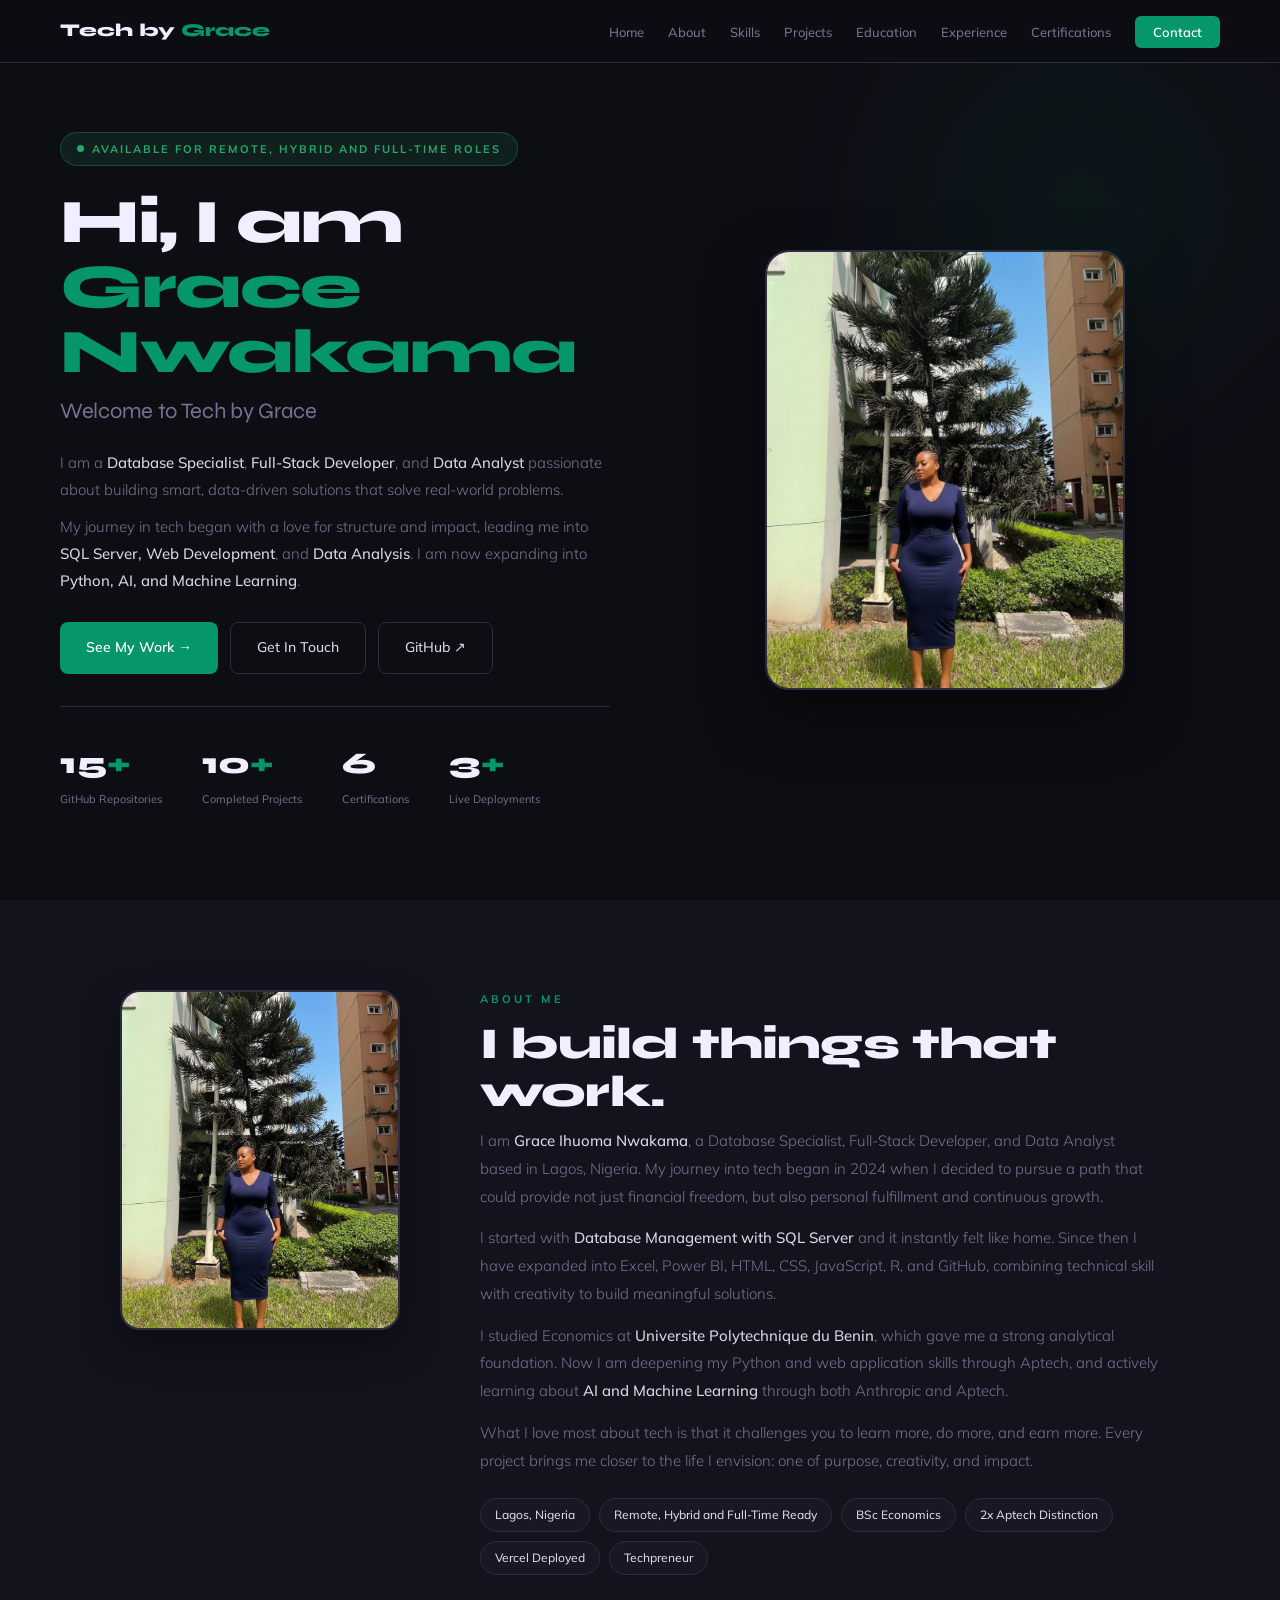
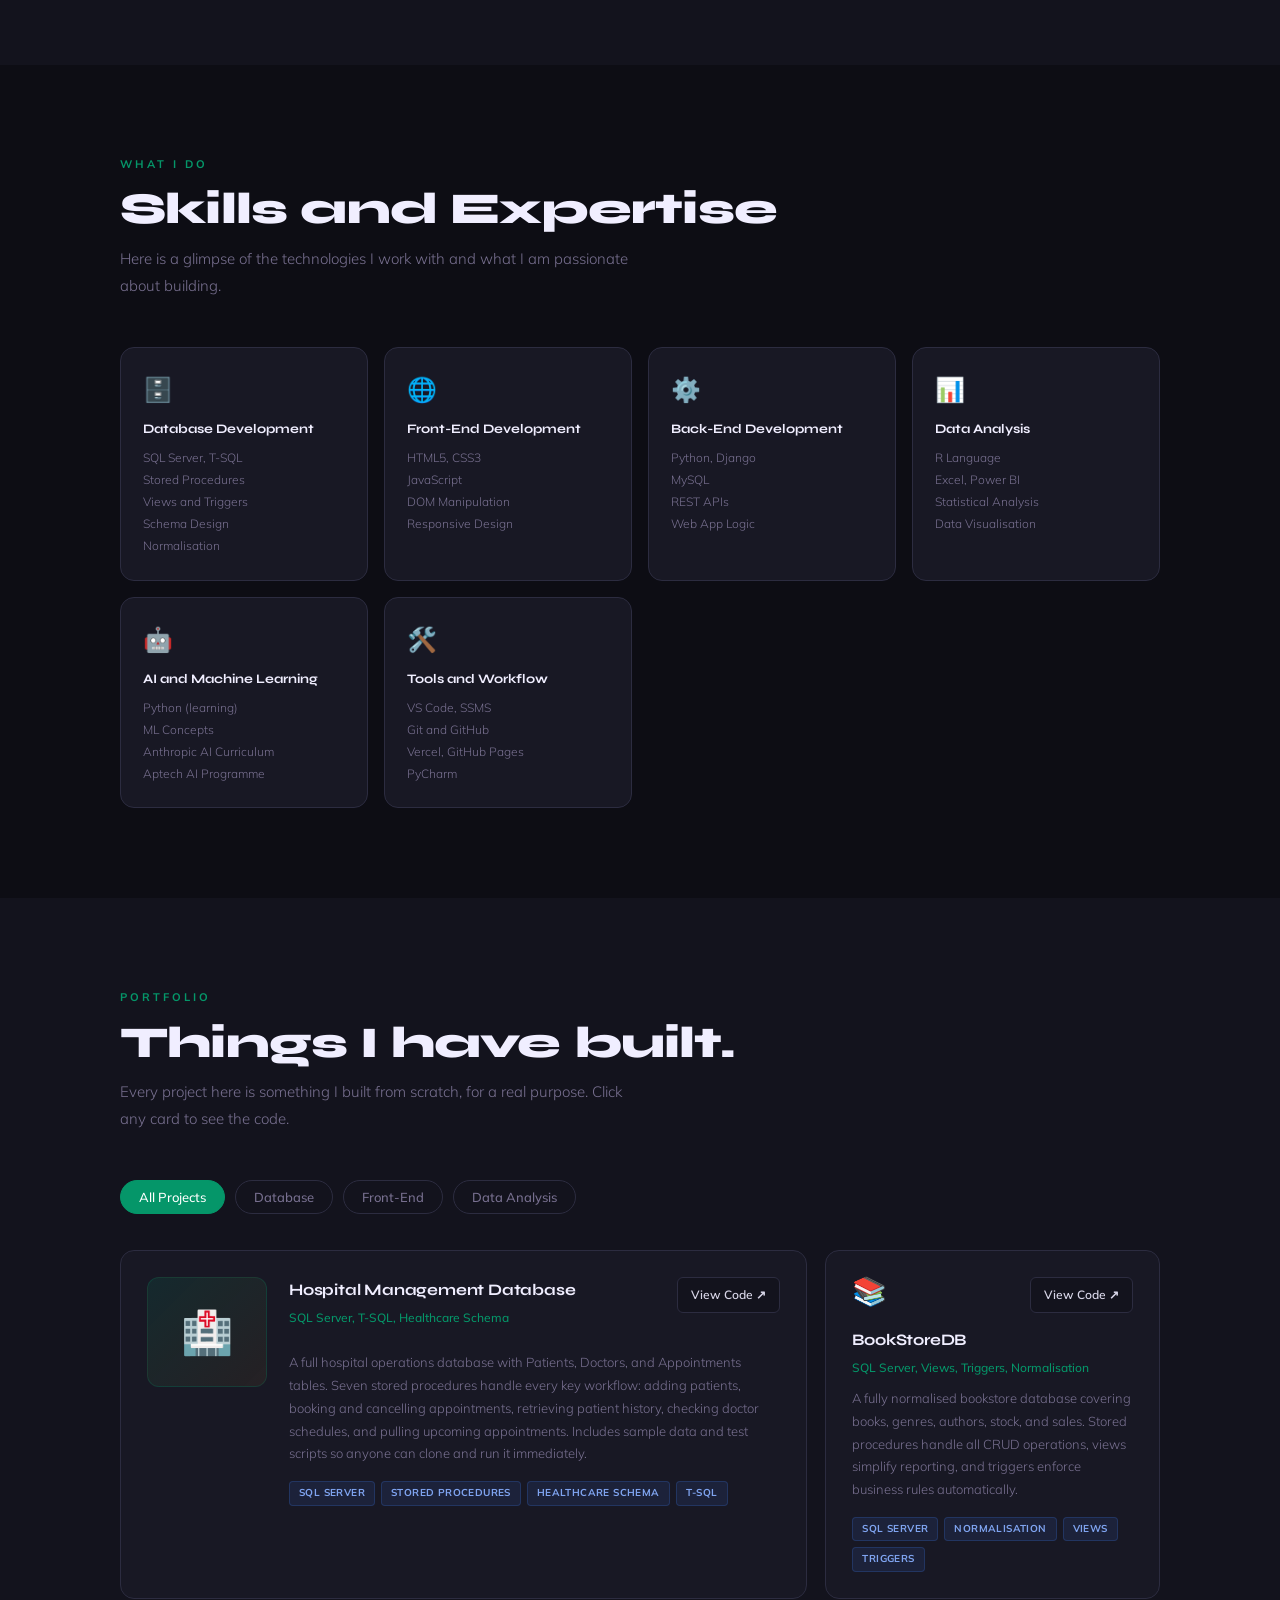
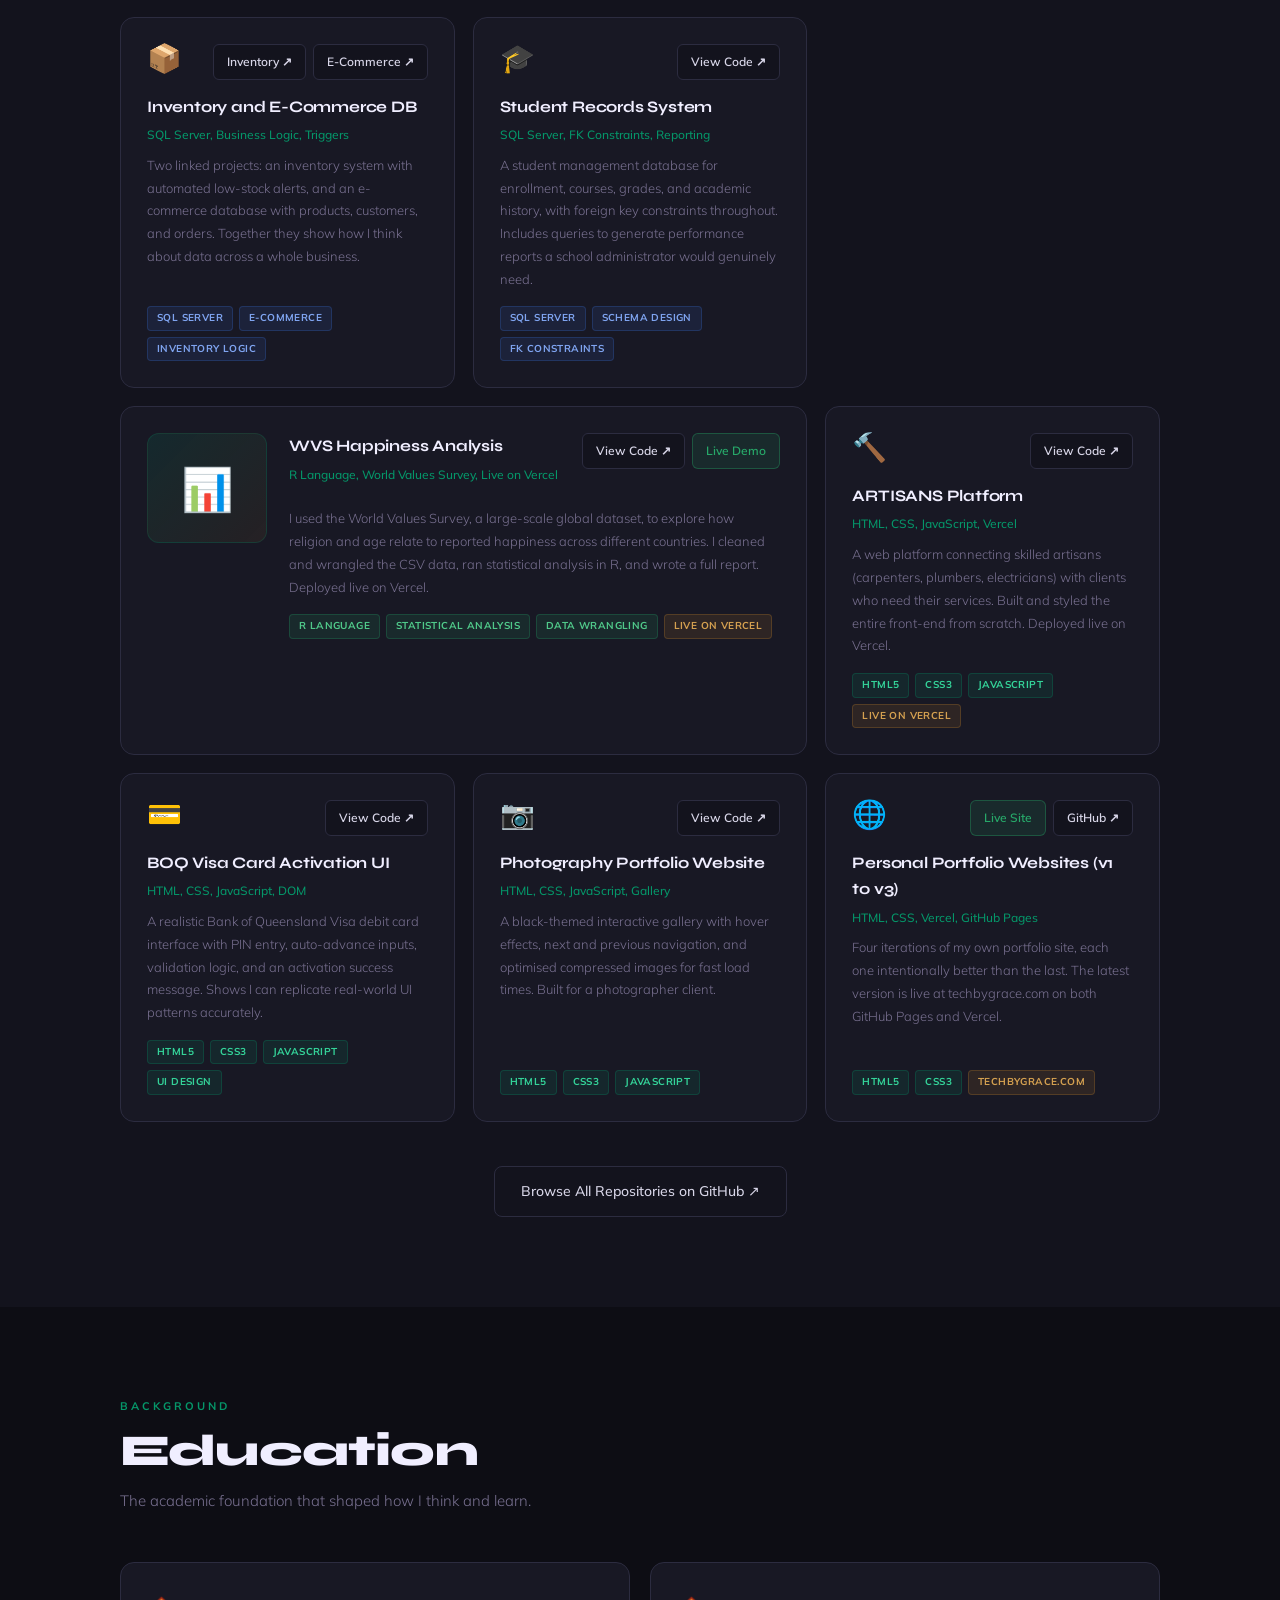
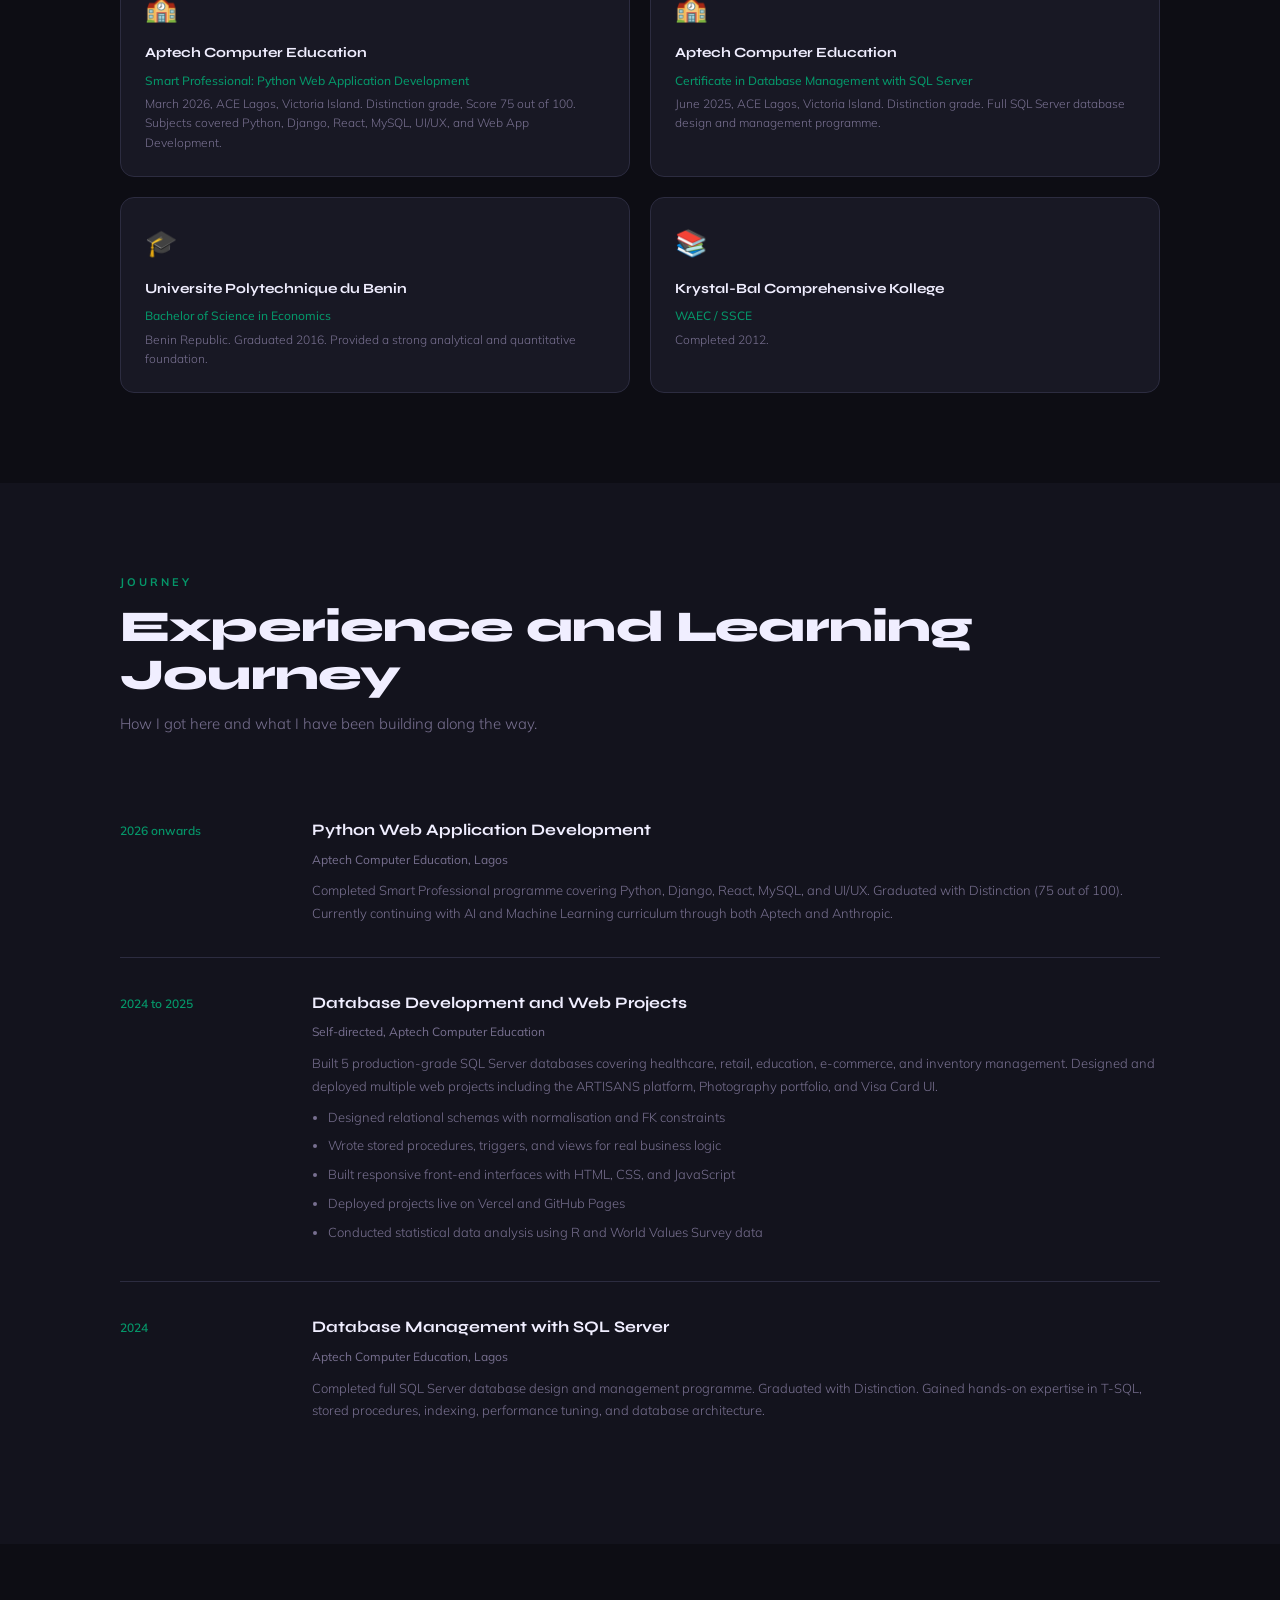
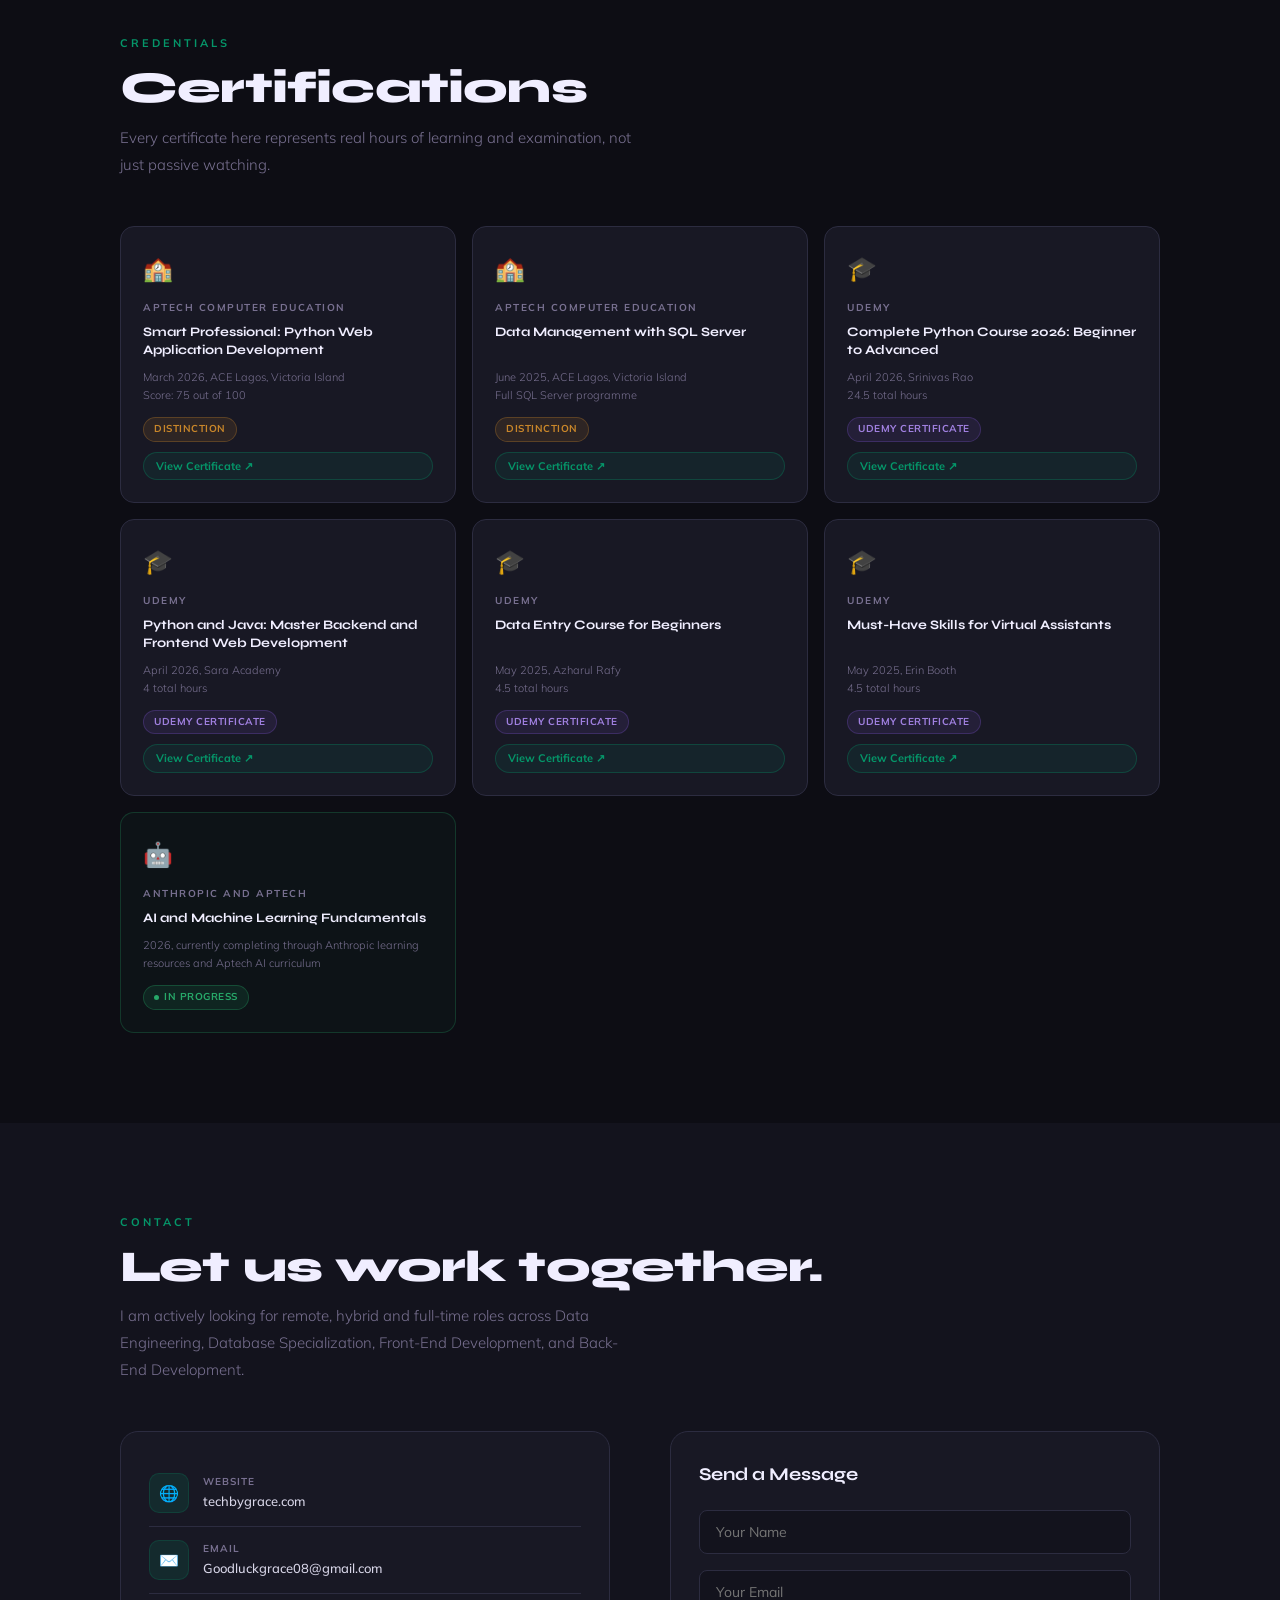
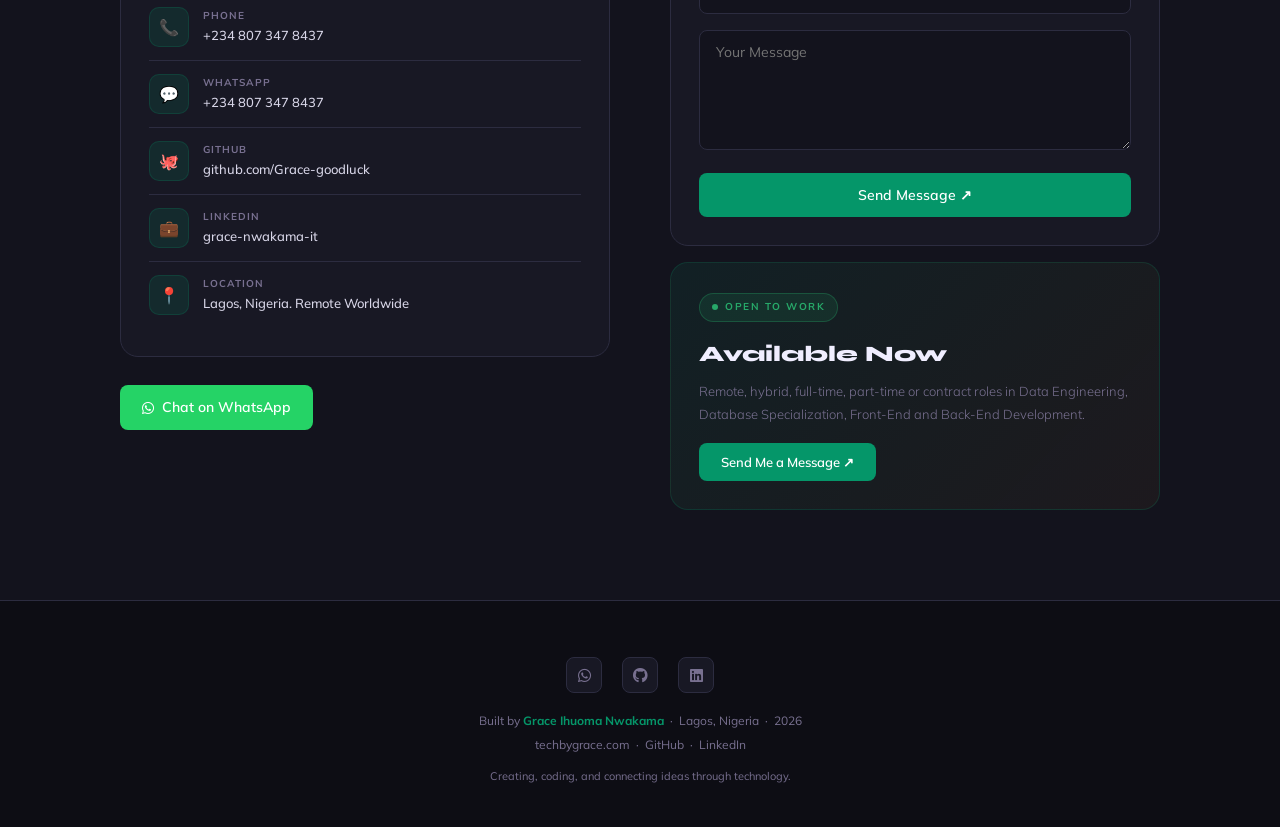
==== index.html @ 63e9a7b1 "Update index.html" ====
<!DOCTYPE html>
<html lang="en">
<head>
<meta charset="UTF-8">
<meta name="viewport" content="width=device-width, initial-scale=1.0">
<title>Tech by Grace | Grace Ihuoma Nwakama</title>
<link href="https://fonts.googleapis.com/css2?family=Syne:wght@400;700;800&family=Mulish:wght@300;400;500;600&display=swap" rel="stylesheet">
<link rel="stylesheet" href="https://cdnjs.cloudflare.com/ajax/libs/font-awesome/6.5.0/css/all.min.css">
<style>
*,*::before,*::after{margin:0;padding:0;box-sizing:border-box;}
:root{
  --bg:#0d0d14;
  --surface:#13131d;
  --card:#181824;
  --card2:#1e1e2c;
  --border:#2c2c40;
  --accent:#059669;
  --accent-dim:rgba(5,150,105,0.15);
  --gold:#c8862a;
  --green:#27a869;
  --green-dim:rgba(39,168,105,0.12);
  --text:#d8d6e8;
  --muted:#787090;
  --white:#f0eeff;
  --fd:'Syne',sans-serif;
  --fb:'Mulish',sans-serif;
  --rad:14px;
}
html{scroll-behavior:smooth;}
body{font-family:var(--fb);background-color:var(--bg);color:var(--text);line-height:1.65;overflow-x:hidden;}

/* NAV */
nav{position:fixed;top:0;left:0;right:0;z-index:200;display:flex;justify-content:space-between;align-items:center;padding:16px 60px;background-color:rgba(13,13,20,0.97);border-bottom:1px solid var(--border);}
.logo{font-family:var(--fd);font-weight:800;font-size:18px;color:var(--white);text-decoration:none;}
.logo em{color:var(--accent);font-style:normal;}
.nav-links{display:flex;gap:24px;list-style:none;align-items:center;}
.nav-links a{color:var(--muted);text-decoration:none;font-size:13px;font-weight:500;transition:color 0.2s;}
.nav-links a:hover{color:var(--white);}
.nav-btn{background:var(--accent)!important;color:white!important;padding:8px 18px;border-radius:6px;font-weight:600!important;}
.menu-toggle{display:none;flex-direction:column;gap:5px;cursor:pointer;padding:4px;}
.menu-toggle span{width:24px;height:2px;background:var(--white);border-radius:2px;transition:all 0.3s;}
@media(max-width:900px){
  nav{padding:14px 20px;}
  .menu-toggle{display:flex;}
  .nav-links{display:none;position:absolute;top:60px;left:0;right:0;background:rgba(13,13,20,0.98);flex-direction:column;padding:20px;gap:16px;border-bottom:1px solid var(--border);}
  .nav-links.open{display:flex;}
}

/* HERO */
#home{min-height:100vh;display:grid;grid-template-columns:1fr 1fr;align-items:center;gap:60px;padding:120px 60px 80px;position:relative;background-color:var(--bg);}
.hero-glow{position:absolute;pointer-events:none;border-radius:50%;width:600px;height:600px;background:radial-gradient(circle,rgba(5,150,105,0.08) 0%,transparent 70%);top:-100px;right:-100px;}

.avail-badge{display:inline-flex;align-items:center;gap:8px;background-color:var(--green-dim);border:1px solid rgba(39,168,105,0.3);color:var(--green);font-size:11px;font-weight:700;letter-spacing:2px;text-transform:uppercase;padding:7px 16px;border-radius:100px;margin-bottom:24px;width:fit-content;}
.avail-badge::before{content:'';width:7px;height:7px;background:var(--green);border-radius:50%;animation:blink 2s infinite;}
@keyframes blink{0%,100%{opacity:1;}50%{opacity:0.3;}}

.hero-text h1{font-family:var(--fd);font-size:clamp(36px,5vw,62px);font-weight:800;line-height:1.05;letter-spacing:-1.5px;color:var(--white);margin-bottom:8px;}
.hero-text h1 em{color:var(--accent);font-style:normal;}
.hero-text h2{font-family:var(--fd);font-size:clamp(16px,2vw,22px);font-weight:400;color:var(--muted);margin-bottom:20px;letter-spacing:-0.3px;}
.hero-text p{font-size:15px;color:var(--muted);font-weight:300;line-height:1.8;margin-bottom:10px;}
.hero-text p strong{color:var(--text);font-weight:500;}
.hero-btns{display:flex;gap:12px;flex-wrap:wrap;margin-top:28px;}

.btn-fill{display:inline-flex;align-items:center;gap:8px;background:var(--accent);color:white;text-decoration:none;padding:13px 26px;border-radius:8px;font-weight:600;font-size:14px;font-family:var(--fb);transition:opacity 0.2s,transform 0.2s;}
.btn-fill:hover{opacity:0.88;transform:translateY(-2px);}
.btn-ghost{display:inline-flex;align-items:center;gap:8px;background:transparent;color:var(--text);text-decoration:none;padding:13px 26px;border-radius:8px;font-weight:500;font-size:14px;font-family:var(--fb);border:1px solid var(--border);transition:border-color 0.2s,color 0.2s;}
.btn-ghost:hover{border-color:var(--accent);color:var(--accent);}

.hero-photo{display:flex;justify-content:center;align-items:center;}
.hero-photo img{width:360px;height:440px;object-fit:cover;object-position:center top;border-radius:24px;border:2px solid var(--border);box-shadow:0 24px 60px rgba(0,0,0,0.5);transition:transform 0.4s;}
.hero-photo img:hover{transform:scale(1.02);}

.hero-stats{display:flex;gap:40px;flex-wrap:wrap;padding-top:32px;border-top:1px solid var(--border);margin-top:32px;}
.stat-num{font-family:var(--fd);font-size:30px;font-weight:800;color:var(--white);}
.stat-num span{color:var(--accent);}
.stat-label{font-size:11px;color:var(--muted);margin-top:2px;}

@media(max-width:900px){
  #home{grid-template-columns:1fr;padding:100px 20px 60px;text-align:center;}
  .hero-photo{order:-1;}
  .hero-photo img{width:240px;height:300px;}
  .hero-btns{justify-content:center;}
  .avail-badge{margin:0 auto 24px;}
  .hero-stats{justify-content:center;gap:24px;}
}

/* SECTIONS */
.sec-dark{background-color:var(--surface);padding:90px 0;}
.sec-main{background-color:var(--bg);padding:90px 0;}
.sec-gold{background:linear-gradient(135deg,rgba(200,134,42,0.08),rgba(5,150,105,0.06));padding:90px 0;}
.wrap{max-width:1160px;margin:0 auto;padding:0 60px;}
@media(max-width:900px){.wrap{padding:0 20px;}}

.eyebrow{font-size:11px;font-weight:700;letter-spacing:3px;text-transform:uppercase;color:var(--accent);margin-bottom:12px;}
h2.sec-title{font-family:var(--fd);font-size:clamp(28px,4vw,44px);font-weight:800;color:var(--white);letter-spacing:-0.8px;line-height:1.08;margin-bottom:12px;}
.sec-sub{font-size:15px;color:var(--muted);max-width:520px;font-weight:300;line-height:1.8;margin-bottom:48px;}

/* ABOUT */
.about-grid{display:grid;grid-template-columns:300px 1fr;gap:60px;align-items:start;}
.about-photo img{width:280px;height:340px;object-fit:cover;object-position:center top;border-radius:20px;border:2px solid var(--border);box-shadow:0 16px 40px rgba(0,0,0,0.4);}
.about-body p{font-size:15px;color:var(--muted);line-height:1.85;margin-bottom:14px;font-weight:300;}
.about-body p strong{color:var(--text);font-weight:500;}
.chips{display:flex;flex-wrap:wrap;gap:9px;margin-top:24px;}
.chip{background:var(--card);border:1px solid var(--border);color:var(--text);padding:6px 14px;border-radius:100px;font-size:12px;font-weight:500;}
@media(max-width:900px){.about-grid{grid-template-columns:1fr;}.about-photo img{width:200px;height:240px;margin:0 auto;display:block;}}

/* SKILLS GRID */
.skill-grid{display:grid;grid-template-columns:repeat(auto-fit,minmax(200px,1fr));gap:16px;margin-top:40px;}
.sk{background:var(--card);border:1px solid var(--border);border-radius:var(--rad);padding:22px;transition:border-color 0.25s,transform 0.25s;}
.sk:hover{border-color:rgba(5,150,105,0.45);transform:translateY(-2px);}
.sk-ico{font-size:24px;margin-bottom:10px;}
.sk-name{font-family:var(--fd);font-size:13px;font-weight:700;color:var(--white);margin-bottom:6px;}
.sk-list{font-size:12px;color:var(--muted);line-height:1.85;font-weight:300;}

/* PROJECTS */
.filter-bar{display:flex;gap:10px;margin-bottom:36px;flex-wrap:wrap;}
.fb{background:transparent;border:1px solid var(--border);color:var(--muted);padding:8px 18px;border-radius:100px;font-size:13px;font-weight:500;cursor:pointer;font-family:var(--fb);transition:all 0.2s;}
.fb:hover{border-color:var(--accent);color:var(--text);}
.fb.on{background:var(--accent);border-color:var(--accent);color:white;}

.pg{display:grid;grid-template-columns:repeat(3,1fr);gap:18px;}
@media(max-width:1000px){.pg{grid-template-columns:repeat(2,1fr);}}
@media(max-width:600px){.pg{grid-template-columns:1fr;}}

.pc{background:var(--card);border:1px solid var(--border);border-radius:var(--rad);padding:26px;display:flex;flex-direction:column;transition:border-color 0.25s,transform 0.25s,background 0.25s;}
.pc:hover{border-color:rgba(5,150,105,0.4);background:var(--card2);transform:translateY(-4px);}
.pc.feat{grid-column:span 2;}
@media(max-width:600px){.pc.feat{grid-column:span 1;}}
.pc.feat .feat-inner{display:flex;gap:22px;align-items:flex-start;}
.pc.feat .feat-icon{width:120px;height:110px;flex-shrink:0;background:linear-gradient(135deg,rgba(5,150,105,0.14),rgba(200,134,42,0.08));border:1px solid rgba(5,150,105,0.2);border-radius:12px;display:flex;align-items:center;justify-content:center;font-size:42px;}
@media(max-width:700px){.pc.feat .feat-inner{flex-direction:column;}.pc.feat .feat-icon{width:100%;height:70px;}}

.pc-top{display:flex;justify-content:space-between;align-items:flex-start;margin-bottom:14px;}
.pc-emoji{font-size:28px;line-height:1;}
.pc-btns{display:flex;gap:7px;flex-wrap:wrap;}
.cb{display:inline-flex;align-items:center;gap:5px;padding:7px 13px;border-radius:6px;font-size:12px;font-weight:600;font-family:var(--fb);text-decoration:none;white-space:nowrap;transition:all 0.2s;cursor:pointer;border:none;}
.cb-code{background:var(--surface);border:1px solid var(--border);color:var(--text);}
.cb-code:hover{background:var(--accent);border-color:var(--accent);color:white;}
.cb-live{background:var(--green-dim);border:1px solid rgba(39,168,105,0.35);color:var(--green);}
.cb-live:hover{background:var(--green);border-color:var(--green);color:white;}
.pc-name{font-family:var(--fd);font-size:16px;font-weight:700;color:var(--white);margin-bottom:5px;letter-spacing:-0.2px;}
.pc-stack{font-size:12px;color:var(--accent);font-weight:500;margin-bottom:9px;}
.pc-desc{font-size:13px;color:var(--muted);line-height:1.75;font-weight:300;flex:1;margin-bottom:16px;}
.pc-tags{display:flex;flex-wrap:wrap;gap:6px;margin-top:auto;}
.pt{font-size:10px;font-weight:700;padding:3px 9px;border-radius:4px;letter-spacing:0.4px;text-transform:uppercase;}
.pt-db{background:rgba(58,111,216,0.12);border:1px solid rgba(58,111,216,0.25);color:#7fa4f0;}
.pt-fe{background:rgba(5,150,105,0.12);border:1px solid rgba(5,150,105,0.25);color:#34d399;}
.pt-data{background:rgba(39,168,105,0.12);border:1px solid rgba(39,168,105,0.25);color:#50c98a;}
.pt-live{background:rgba(200,134,42,0.12);border:1px solid rgba(200,134,42,0.25);color:#d4a050;}

/* EDUCATION */
.edu-grid{display:grid;grid-template-columns:1fr 1fr;gap:20px;}
@media(max-width:700px){.edu-grid{grid-template-columns:1fr;}}
.edu-card{background:var(--card);border:1px solid var(--border);border-radius:var(--rad);padding:24px;transition:border-color 0.25s,transform 0.25s;}
.edu-card:hover{border-color:rgba(5,150,105,0.4);transform:translateY(-2px);}
.edu-card-icon{font-size:26px;margin-bottom:12px;}
.edu-card-title{font-family:var(--fd);font-size:14px;font-weight:700;color:var(--white);margin-bottom:6px;}
.edu-card-sub{font-size:12px;color:var(--accent);font-weight:500;margin-bottom:4px;}
.edu-card-detail{font-size:12px;color:var(--muted);font-weight:300;line-height:1.6;}

/* EXPERIENCE */
.exp-timeline{display:flex;flex-direction:column;gap:0;}
.exp-item{display:grid;grid-template-columns:160px 1fr;gap:32px;padding:32px 0;border-bottom:1px solid var(--border);}
.exp-item:last-child{border-bottom:none;}
.exp-date{font-size:12px;color:var(--accent);font-weight:600;padding-top:4px;}
.exp-title{font-family:var(--fd);font-size:16px;font-weight:700;color:var(--white);margin-bottom:6px;}
.exp-org{font-size:12px;color:var(--muted);margin-bottom:10px;}
.exp-body{font-size:13px;color:var(--muted);line-height:1.75;font-weight:300;}
.exp-body ul{padding-left:16px;margin-top:8px;}
.exp-body ul li{margin-bottom:6px;}
@media(max-width:700px){.exp-item{grid-template-columns:1fr;gap:8px;}}

/* CERTS */
.certs-grid{display:grid;grid-template-columns:repeat(3,1fr);gap:16px;}
@media(max-width:900px){.certs-grid{grid-template-columns:1fr 1fr;}}
@media(max-width:500px){.certs-grid{grid-template-columns:1fr;}}
.cert{background:var(--card);border:1px solid var(--border);border-radius:var(--rad);padding:22px;display:flex;flex-direction:column;transition:border-color 0.25s,transform 0.25s;}
.cert:hover{border-color:rgba(5,150,105,0.35);transform:translateY(-2px);}
.cert.inprog{border-color:rgba(39,168,105,0.25);background:rgba(39,168,105,0.04);}
.cert-ico{font-size:24px;margin-bottom:12px;}
.cert-platform{font-size:10px;font-weight:700;letter-spacing:1.5px;text-transform:uppercase;color:var(--muted);margin-bottom:7px;}
.cert-name{font-family:var(--fd);font-size:13px;font-weight:700;color:var(--white);line-height:1.38;margin-bottom:8px;flex:1;}
.cert-meta{font-size:11px;color:var(--muted);font-weight:300;line-height:1.7;margin-bottom:12px;}
.pill{display:inline-flex;align-items:center;gap:5px;font-size:10px;font-weight:700;padding:3px 10px;border-radius:100px;text-transform:uppercase;letter-spacing:0.5px;align-self:flex-start;}
.pill-gold{background:rgba(200,134,42,0.12);border:1px solid rgba(200,134,42,0.3);color:var(--gold);}
.pill-purple{background:rgba(120,80,200,0.12);border:1px solid rgba(120,80,200,0.3);color:#a080e0;}
.pill-green{background:var(--green-dim);border:1px solid rgba(39,168,105,0.3);color:var(--green);}
.pill-green::before{content:'';width:5px;height:5px;background:var(--green);border-radius:50%;animation:blink 2s infinite;}
.view-cert-btn{display:inline-flex;align-items:center;gap:5px;margin-top:10px;font-size:11px;font-weight:700;color:var(--accent);text-decoration:none;background:rgba(5,150,105,0.1);border:1px solid rgba(5,150,105,0.3);padding:4px 12px;border-radius:100px;}
.view-cert-btn:hover{background:var(--accent);color:white;}

/* CONTACT */
.contact-grid{display:grid;grid-template-columns:1fr 1fr;gap:60px;align-items:start;}
@media(max-width:800px){.contact-grid{grid-template-columns:1fr;}}
.contact-card{background:var(--card);border:1px solid var(--border);border-radius:18px;padding:28px;margin-bottom:16px;}
.clink{display:flex;align-items:center;gap:14px;padding:13px 0;border-bottom:1px solid var(--border);text-decoration:none;transition:all 0.2s;}
.clink:last-child{border-bottom:none;}
.clink:hover .clink-label{color:var(--accent);}
.clink-ico{width:40px;height:40px;background:var(--accent-dim);border:1px solid rgba(5,150,105,0.2);border-radius:10px;display:flex;align-items:center;justify-content:center;font-size:16px;flex-shrink:0;transition:background 0.2s;}
.clink:hover .clink-ico{background:var(--accent);}
.clink-type{font-size:10px;font-weight:700;letter-spacing:1px;text-transform:uppercase;color:var(--muted);}
.clink-label{font-size:13px;font-weight:500;color:var(--text);transition:color 0.2s;}

.contact-form-card{background:var(--card);border:1px solid var(--border);border-radius:18px;padding:28px;}
.contact-form-card h3{font-family:var(--fd);font-size:18px;font-weight:700;color:var(--white);margin-bottom:20px;}
.form-group{margin-bottom:16px;}
.form-group input,.form-group textarea{width:100%;background:var(--surface);border:1px solid var(--border);color:var(--text);padding:12px 16px;border-radius:8px;font-size:14px;font-family:var(--fb);outline:none;transition:border-color 0.2s;}
.form-group input:focus,.form-group textarea:focus{border-color:var(--accent);}
.form-group textarea{resize:vertical;min-height:120px;}

.otw{background:linear-gradient(135deg,rgba(5,150,105,0.1),rgba(200,134,42,0.06));border:1px solid rgba(5,150,105,0.2);border-radius:18px;padding:28px;margin-top:16px;}
.otw-badge{display:inline-flex;align-items:center;gap:7px;background:var(--green-dim);border:1px solid rgba(39,168,105,0.3);color:var(--green);font-size:10px;font-weight:700;letter-spacing:1.5px;text-transform:uppercase;padding:5px 12px;border-radius:100px;margin-bottom:14px;}
.otw-badge::before{content:'';width:6px;height:6px;background:var(--green);border-radius:50%;animation:blink 2s infinite;}
.otw-title{font-family:var(--fd);font-size:22px;font-weight:800;color:var(--white);margin-bottom:8px;}
.otw-body{font-size:13px;color:var(--muted);line-height:1.75;font-weight:300;margin-bottom:18px;}

/* WHATSAPP */
.wa-btn{display:inline-flex;align-items:center;gap:8px;background:#25D366;color:white;text-decoration:none;padding:11px 22px;border-radius:8px;font-weight:600;font-size:14px;font-family:var(--fb);transition:opacity 0.2s,transform 0.2s;margin-top:12px;}
.wa-btn:hover{opacity:0.88;transform:translateY(-2px);}

/* FOOTER */
footer{text-align:center;padding:40px 60px;border-top:1px solid var(--border);color:var(--muted);font-size:12px;line-height:2;}
footer a{color:var(--muted);text-decoration:none;}
footer a:hover{color:var(--accent);}
footer strong{color:var(--accent);}
.footer-social{display:flex;justify-content:center;gap:20px;margin:16px 0;}
.footer-social a{width:36px;height:36px;background:var(--card);border:1px solid var(--border);border-radius:8px;display:flex;align-items:center;justify-content:center;color:var(--muted);text-decoration:none;font-size:15px;transition:all 0.2s;}
.footer-social a:hover{background:var(--accent);border-color:var(--accent);color:white;}
</style>
</head>
<body>

<!-- NAV -->
<nav>
  <a class="logo" href="#home">Tech by <em>Grace</em></a>
  <div class="menu-toggle" id="menu-toggle">
    <span></span><span></span><span></span>
  </div>
  <ul class="nav-links" id="nav-links">
    <li><a href="#home">Home</a></li>
    <li><a href="#about">About</a></li>
    <li><a href="#skills">Skills</a></li>
    <li><a href="#projects">Projects</a></li>
    <li><a href="#education">Education</a></li>
    <li><a href="#experience">Experience</a></li>
    <li><a href="#certifications">Certifications</a></li>
    <li><a href="#contact" class="nav-btn">Contact</a></li>
  </ul>
</nav>

<!-- HOME / HERO -->
<section id="home">
  <div class="hero-glow"></div>
  <div class="hero-text">
    <div class="avail-badge">Available for Remote, Hybrid and Full-Time Roles</div>
    <h1>Hi, I am <em>Grace Nwakama</em></h1>
    <h2>Welcome to Tech by Grace</h2>
    <p>I am a <strong>Database Specialist</strong>, <strong>Full-Stack Developer</strong>, and <strong>Data Analyst</strong> passionate about building smart, data-driven solutions that solve real-world problems.</p>
    <p>My journey in tech began with a love for structure and impact, leading me into <strong>SQL Server, Web Development</strong>, and <strong>Data Analysis</strong>. I am now expanding into <strong>Python, AI, and Machine Learning</strong>.</p>
    <div class="hero-btns">
      <a href="#projects" class="btn-fill">See My Work &rarr;</a>
      <a href="#contact" class="btn-ghost">Get In Touch</a>
      <a href="https://github.com/Grace-goodluck" target="_blank" class="btn-ghost">GitHub &nearr;</a>
    </div>
    <div class="hero-stats">
      <div><div class="stat-num">15<span>+</span></div><div class="stat-label">GitHub Repositories</div></div>
      <div><div class="stat-num">10<span>+</span></div><div class="stat-label">Completed Projects</div></div>
      <div><div class="stat-num">6</div><div class="stat-label">Certifications</div></div>
      <div><div class="stat-num">3<span>+</span></div><div class="stat-label">Live Deployments</div></div>
    </div>
  </div>
  <div class="hero-photo">
    <img src="[data-uri]" alt="Grace Ihuoma Nwakama">
  </div>
</section>

<!-- ABOUT -->
<div id="about" class="sec-dark">
<div class="wrap">
  <div class="about-grid">
    <div class="about-photo">
      <img src="[data-uri]" alt="Grace Nwakama">
    </div>
    <div class="about-body">
      <div class="eyebrow">About Me</div>
      <h2 class="sec-title">I build things that work.</h2>
      <p>I am <strong>Grace Ihuoma Nwakama</strong>, a Database Specialist, Full-Stack Developer, and Data Analyst based in Lagos, Nigeria. My journey into tech began in 2024 when I decided to pursue a path that could provide not just financial freedom, but also personal fulfillment and continuous growth.</p>
      <p>I started with <strong>Database Management with SQL Server</strong> and it instantly felt like home. Since then I have expanded into Excel, Power BI, HTML, CSS, JavaScript, R, and GitHub, combining technical skill with creativity to build meaningful solutions.</p>
      <p>I studied Economics at <strong>Universite Polytechnique du Benin</strong>, which gave me a strong analytical foundation. Now I am deepening my Python and web application skills through Aptech, and actively learning about <strong>AI and Machine Learning</strong> through both Anthropic and Aptech.</p>
      <p>What I love most about tech is that it challenges you to learn more, do more, and earn more. Every project brings me closer to the life I envision: one of purpose, creativity, and impact.</p>
      <div class="chips">
        <span class="chip">Lagos, Nigeria</span>
        <span class="chip">Remote, Hybrid and Full-Time Ready</span>
        <span class="chip">BSc Economics</span>
        <span class="chip">2x Aptech Distinction</span>
        <span class="chip">Vercel Deployed</span>
        <span class="chip">Techpreneur</span>
      </div>
    </div>
  </div>
</div>
</div>

<!-- SKILLS -->
<div id="skills" class="sec-main">
<div class="wrap">
  <div class="eyebrow">What I Do</div>
  <h2 class="sec-title">Skills and Expertise</h2>
  <p class="sec-sub">Here is a glimpse of the technologies I work with and what I am passionate about building.</p>
  <div class="skill-grid">
    <div class="sk"><div class="sk-ico">🗄️</div><div class="sk-name">Database Development</div><div class="sk-list">SQL Server, T-SQL<br>Stored Procedures<br>Views and Triggers<br>Schema Design<br>Normalisation</div></div>
    <div class="sk"><div class="sk-ico">🌐</div><div class="sk-name">Front-End Development</div><div class="sk-list">HTML5, CSS3<br>JavaScript<br>DOM Manipulation<br>Responsive Design</div></div>
    <div class="sk"><div class="sk-ico">⚙️</div><div class="sk-name">Back-End Development</div><div class="sk-list">Python, Django<br>MySQL<br>REST APIs<br>Web App Logic</div></div>
    <div class="sk"><div class="sk-ico">📊</div><div class="sk-name">Data Analysis</div><div class="sk-list">R Language<br>Excel, Power BI<br>Statistical Analysis<br>Data Visualisation</div></div>
    <div class="sk"><div class="sk-ico">🤖</div><div class="sk-name">AI and Machine Learning</div><div class="sk-list">Python (learning)<br>ML Concepts<br>Anthropic AI Curriculum<br>Aptech AI Programme</div></div>
    <div class="sk"><div class="sk-ico">🛠️</div><div class="sk-name">Tools and Workflow</div><div class="sk-list">VS Code, SSMS<br>Git and GitHub<br>Vercel, GitHub Pages<br>PyCharm</div></div>
  </div>
</div>
</div>

<!-- PROJECTS -->
<div id="projects" class="sec-dark">
<div class="wrap">
  <div class="eyebrow">Portfolio</div>
  <h2 class="sec-title">Things I have built.</h2>
  <p class="sec-sub">Every project here is something I built from scratch, for a real purpose. Click any card to see the code.</p>
  <div class="filter-bar">
    <button class="fb on" onclick="filter('all',this)">All Projects</button>
    <button class="fb" onclick="filter('db',this)">Database</button>
    <button class="fb" onclick="filter('fe',this)">Front-End</button>
    <button class="fb" onclick="filter('data',this)">Data Analysis</button>
  </div>
  <div class="pg" id="pg">

    <div class="pc feat" data-c="db">
      <div class="feat-inner">
        <div class="feat-icon">🏥</div>
        <div style="flex:1;">
          <div class="pc-top">
            <div><div class="pc-name">Hospital Management Database</div><div class="pc-stack">SQL Server, T-SQL, Healthcare Schema</div></div>
            <div class="pc-btns"><a class="cb cb-code" href="https://github.com/Grace-goodluck/HospitalManagementDB" target="_blank">View Code &nearr;</a></div>
          </div>
          <p class="pc-desc">A full hospital operations database with Patients, Doctors, and Appointments tables. Seven stored procedures handle every key workflow: adding patients, booking and cancelling appointments, retrieving patient history, checking doctor schedules, and pulling upcoming appointments. Includes sample data and test scripts so anyone can clone and run it immediately.</p>
          <div class="pc-tags"><span class="pt pt-db">SQL Server</span><span class="pt pt-db">Stored Procedures</span><span class="pt pt-db">Healthcare Schema</span><span class="pt pt-db">T-SQL</span></div>
        </div>
      </div>
    </div>

    <div class="pc" data-c="db">
      <div class="pc-top"><div class="pc-emoji">📚</div><div class="pc-btns"><a class="cb cb-code" href="https://github.com/Grace-goodluck/BookStoreDB" target="_blank">View Code &nearr;</a></div></div>
      <div class="pc-name">BookStoreDB</div>
      <div class="pc-stack">SQL Server, Views, Triggers, Normalisation</div>
      <p class="pc-desc">A fully normalised bookstore database covering books, genres, authors, stock, and sales. Stored procedures handle all CRUD operations, views simplify reporting, and triggers enforce business rules automatically.</p>
      <div class="pc-tags"><span class="pt pt-db">SQL Server</span><span class="pt pt-db">Normalisation</span><span class="pt pt-db">Views</span><span class="pt pt-db">Triggers</span></div>
    </div>

    <div class="pc" data-c="db">
      <div class="pc-top"><div class="pc-emoji">📦</div><div class="pc-btns"><a class="cb cb-code" href="https://github.com/Grace-goodluck/InventoryControlSQLProject" target="_blank">Inventory &nearr;</a><a class="cb cb-code" href="https://github.com/Grace-goodluck/E-commerce-Database-SQL" target="_blank">E-Commerce &nearr;</a></div></div>
      <div class="pc-name">Inventory and E-Commerce DB</div>
      <div class="pc-stack">SQL Server, Business Logic, Triggers</div>
      <p class="pc-desc">Two linked projects: an inventory system with automated low-stock alerts, and an e-commerce database with products, customers, and orders. Together they show how I think about data across a whole business.</p>
      <div class="pc-tags"><span class="pt pt-db">SQL Server</span><span class="pt pt-db">E-Commerce</span><span class="pt pt-db">Inventory Logic</span></div>
    </div>

    <div class="pc" data-c="db">
      <div class="pc-top"><div class="pc-emoji">🎓</div><div class="pc-btns"><a class="cb cb-code" href="https://github.com/Grace-goodluck/StudentRecordsSQLProject" target="_blank">View Code &nearr;</a></div></div>
      <div class="pc-name">Student Records System</div>
      <div class="pc-stack">SQL Server, FK Constraints, Reporting</div>
      <p class="pc-desc">A student management database for enrollment, courses, grades, and academic history, with foreign key constraints throughout. Includes queries to generate performance reports a school administrator would genuinely need.</p>
      <div class="pc-tags"><span class="pt pt-db">SQL Server</span><span class="pt pt-db">Schema Design</span><span class="pt pt-db">FK Constraints</span></div>
    </div>

    <div class="pc feat" data-c="data">
      <div class="feat-inner">
        <div class="feat-icon">📊</div>
        <div style="flex:1;">
          <div class="pc-top">
            <div><div class="pc-name">WVS Happiness Analysis</div><div class="pc-stack">R Language, World Values Survey, Live on Vercel</div></div>
            <div class="pc-btns"><a class="cb cb-code" href="https://github.com/Grace-goodluck/WVS_happiness-analysis" target="_blank">View Code &nearr;</a><a class="cb cb-live" href="https://wvs-happiness-analysis.vercel.app" target="_blank">Live Demo</a></div>
          </div>
          <p class="pc-desc">I used the World Values Survey, a large-scale global dataset, to explore how religion and age relate to reported happiness across different countries. I cleaned and wrangled the CSV data, ran statistical analysis in R, and wrote a full report. Deployed live on Vercel.</p>
          <div class="pc-tags"><span class="pt pt-data">R Language</span><span class="pt pt-data">Statistical Analysis</span><span class="pt pt-data">Data Wrangling</span><span class="pt pt-live">Live on Vercel</span></div>
        </div>
      </div>
    </div>

    <div class="pc" data-c="fe">
      <div class="pc-top"><div class="pc-emoji">🔨</div><div class="pc-btns"><a class="cb cb-code" href="https://github.com/Grace-goodluck/ARTISANS-" target="_blank">View Code &nearr;</a></div></div>
      <div class="pc-name">ARTISANS Platform</div>
      <div class="pc-stack">HTML, CSS, JavaScript, Vercel</div>
      <p class="pc-desc">A web platform connecting skilled artisans (carpenters, plumbers, electricians) with clients who need their services. Built and styled the entire front-end from scratch. Deployed live on Vercel.</p>
      <div class="pc-tags"><span class="pt pt-fe">HTML5</span><span class="pt pt-fe">CSS3</span><span class="pt pt-fe">JavaScript</span><span class="pt pt-live">Live on Vercel</span></div>
    </div>

    <div class="pc" data-c="fe">
      <div class="pc-top"><div class="pc-emoji">💳</div><div class="pc-btns"><a class="cb cb-code" href="https://github.com/Grace-goodluck/visa-card-activation" target="_blank">View Code &nearr;</a></div></div>
      <div class="pc-name">BOQ Visa Card Activation UI</div>
      <div class="pc-stack">HTML, CSS, JavaScript, DOM</div>
      <p class="pc-desc">A realistic Bank of Queensland Visa debit card interface with PIN entry, auto-advance inputs, validation logic, and an activation success message. Shows I can replicate real-world UI patterns accurately.</p>
      <div class="pc-tags"><span class="pt pt-fe">HTML5</span><span class="pt pt-fe">CSS3</span><span class="pt pt-fe">JavaScript</span><span class="pt pt-fe">UI Design</span></div>
    </div>

    <div class="pc" data-c="fe">
      <div class="pc-top"><div class="pc-emoji">📷</div><div class="pc-btns"><a class="cb cb-code" href="https://github.com/Grace-goodluck/Photography_mobileupdated" target="_blank">View Code &nearr;</a></div></div>
      <div class="pc-name">Photography Portfolio Website</div>
      <div class="pc-stack">HTML, CSS, JavaScript, Gallery</div>
      <p class="pc-desc">A black-themed interactive gallery with hover effects, next and previous navigation, and optimised compressed images for fast load times. Built for a photographer client.</p>
      <div class="pc-tags"><span class="pt pt-fe">HTML5</span><span class="pt pt-fe">CSS3</span><span class="pt pt-fe">JavaScript</span></div>
    </div>

    <div class="pc" data-c="fe">
      <div class="pc-top"><div class="pc-emoji">🌐</div><div class="pc-btns"><a class="cb cb-live" href="https://techbygrace.com" target="_blank">Live Site</a><a class="cb cb-code" href="https://github.com/Grace-goodluck/Grace-goodluck.github.io" target="_blank">GitHub &nearr;</a></div></div>
      <div class="pc-name">Personal Portfolio Websites (v1 to v3)</div>
      <div class="pc-stack">HTML, CSS, Vercel, GitHub Pages</div>
      <p class="pc-desc">Four iterations of my own portfolio site, each one intentionally better than the last. The latest version is live at techbygrace.com on both GitHub Pages and Vercel.</p>
      <div class="pc-tags"><span class="pt pt-fe">HTML5</span><span class="pt pt-fe">CSS3</span><span class="pt pt-live">techbygrace.com</span></div>
    </div>

  </div>
  <div style="text-align:center;margin-top:44px;">
    <a href="https://github.com/Grace-goodluck" target="_blank" class="btn-ghost">Browse All Repositories on GitHub &nearr;</a>
  </div>
</div>
</div>

<!-- EDUCATION -->
<div id="education" class="sec-main">
<div class="wrap">
  <div class="eyebrow">Background</div>
  <h2 class="sec-title">Education</h2>
  <p class="sec-sub">The academic foundation that shaped how I think and learn.</p>
  <div class="edu-grid">
    <div class="edu-card">
      <div class="edu-card-icon">🏫</div>
      <div class="edu-card-title">Aptech Computer Education</div>
      <div class="edu-card-sub">Smart Professional: Python Web Application Development</div>
      <div class="edu-card-detail">March 2026, ACE Lagos, Victoria Island. Distinction grade, Score 75 out of 100. Subjects covered Python, Django, React, MySQL, UI/UX, and Web App Development.</div>
    </div>
    <div class="edu-card">
      <div class="edu-card-icon">🏫</div>
      <div class="edu-card-title">Aptech Computer Education</div>
      <div class="edu-card-sub">Certificate in Database Management with SQL Server</div>
      <div class="edu-card-detail">June 2025, ACE Lagos, Victoria Island. Distinction grade. Full SQL Server database design and management programme.</div>
    </div>
    <div class="edu-card">
      <div class="edu-card-icon">🎓</div>
      <div class="edu-card-title">Universite Polytechnique du Benin</div>
      <div class="edu-card-sub">Bachelor of Science in Economics</div>
      <div class="edu-card-detail">Benin Republic. Graduated 2016. Provided a strong analytical and quantitative foundation.</div>
    </div>
    <div class="edu-card">
      <div class="edu-card-icon">📚</div>
      <div class="edu-card-title">Krystal-Bal Comprehensive Kollege</div>
      <div class="edu-card-sub">WAEC / SSCE</div>
      <div class="edu-card-detail">Completed 2012.</div>
    </div>
  </div>
</div>
</div>

<!-- EXPERIENCE -->
<div id="experience" class="sec-dark">
<div class="wrap">
  <div class="eyebrow">Journey</div>
  <h2 class="sec-title">Experience and Learning Journey</h2>
  <p class="sec-sub">How I got here and what I have been building along the way.</p>
  <div class="exp-timeline">
    <div class="exp-item">
      <div class="exp-date">2026 onwards</div>
      <div>
        <div class="exp-title">Python Web Application Development</div>
        <div class="exp-org">Aptech Computer Education, Lagos</div>
        <div class="exp-body">Completed Smart Professional programme covering Python, Django, React, MySQL, and UI/UX. Graduated with Distinction (75 out of 100). Currently continuing with AI and Machine Learning curriculum through both Aptech and Anthropic.</div>
      </div>
    </div>
    <div class="exp-item">
      <div class="exp-date">2024 to 2025</div>
      <div>
        <div class="exp-title">Database Development and Web Projects</div>
        <div class="exp-org">Self-directed, Aptech Computer Education</div>
        <div class="exp-body">
          <p>Built 5 production-grade SQL Server databases covering healthcare, retail, education, e-commerce, and inventory management. Designed and deployed multiple web projects including the ARTISANS platform, Photography portfolio, and Visa Card UI.</p>
          <ul>
            <li>Designed relational schemas with normalisation and FK constraints</li>
            <li>Wrote stored procedures, triggers, and views for real business logic</li>
            <li>Built responsive front-end interfaces with HTML, CSS, and JavaScript</li>
            <li>Deployed projects live on Vercel and GitHub Pages</li>
            <li>Conducted statistical data analysis using R and World Values Survey data</li>
          </ul>
        </div>
      </div>
    </div>
    <div class="exp-item">
      <div class="exp-date">2024</div>
      <div>
        <div class="exp-title">Database Management with SQL Server</div>
        <div class="exp-org">Aptech Computer Education, Lagos</div>
        <div class="exp-body">Completed full SQL Server database design and management programme. Graduated with Distinction. Gained hands-on expertise in T-SQL, stored procedures, indexing, performance tuning, and database architecture.</div>
      </div>
    </div>
  </div>
</div>
</div>

<!-- CERTIFICATIONS -->
<div id="certifications" class="sec-main">
<div class="wrap">
  <div class="eyebrow">Credentials</div>
  <h2 class="sec-title">Certifications</h2>
  <p class="sec-sub">Every certificate here represents real hours of learning and examination, not just passive watching.</p>
  <div class="certs-grid">
    <div class="cert">
      <div class="cert-ico">🏫</div>
      <div class="cert-platform">Aptech Computer Education</div>
      <div class="cert-name">Smart Professional: Python Web Application Development</div>
      <div class="cert-meta">March 2026, ACE Lagos, Victoria Island<br>Score: 75 out of 100</div>
      <span class="pill pill-gold">Distinction</span>
      <a class="view-cert-btn" href="https://drive.google.com/file/d/1j-6Uyh8hScHeMguj0UTYbAtR9dIFBCGE/view?usp=drivesdk" target="_blank">View Certificate &nearr;</a>
    </div>
    <div class="cert">
      <div class="cert-ico">🏫</div>
      <div class="cert-platform">Aptech Computer Education</div>
      <div class="cert-name">Data Management with SQL Server</div>
      <div class="cert-meta">June 2025, ACE Lagos, Victoria Island<br>Full SQL Server programme</div>
      <span class="pill pill-gold">Distinction</span>
      <a class="view-cert-btn" href="https://drive.google.com/file/d/1mUeTyFSEmJYVe_BIez62v5AB01f_P6A8/view?usp=drivesdk" target="_blank">View Certificate &nearr;</a>
    </div>
    <div class="cert">
      <div class="cert-ico">🎓</div>
      <div class="cert-platform">Udemy</div>
      <div class="cert-name">Complete Python Course 2026: Beginner to Advanced</div>
      <div class="cert-meta">April 2026, Srinivas Rao<br>24.5 total hours</div>
      <span class="pill pill-purple">Udemy Certificate</span>
      <a class="view-cert-btn" href="https://ude.my/UC-0f51baed-0dbd-43f7-9681-79aa3f6e2f0e" target="_blank">View Certificate &nearr;</a>
    </div>
    <div class="cert">
      <div class="cert-ico">🎓</div>
      <div class="cert-platform">Udemy</div>
      <div class="cert-name">Python and Java: Master Backend and Frontend Web Development</div>
      <div class="cert-meta">April 2026, Sara Academy<br>4 total hours</div>
      <span class="pill pill-purple">Udemy Certificate</span>
      <a class="view-cert-btn" href="https://ude.my/UC-002814f6-e1d9-4651-81d4-9d2e7ca4eb3f" target="_blank">View Certificate &nearr;</a>
    </div>
    <div class="cert">
      <div class="cert-ico">🎓</div>
      <div class="cert-platform">Udemy</div>
      <div class="cert-name">Data Entry Course for Beginners</div>
      <div class="cert-meta">May 2025, Azharul Rafy<br>4.5 total hours</div>
      <span class="pill pill-purple">Udemy Certificate</span>
      <a class="view-cert-btn" href="https://ude.my/UC-ad963cf5-80ae-4e94-9adb-21c85103e974" target="_blank">View Certificate &nearr;</a>
    </div>
    <div class="cert">
      <div class="cert-ico">🎓</div>
      <div class="cert-platform">Udemy</div>
      <div class="cert-name">Must-Have Skills for Virtual Assistants</div>
      <div class="cert-meta">May 2025, Erin Booth<br>4.5 total hours</div>
      <span class="pill pill-purple">Udemy Certificate</span>
      <a class="view-cert-btn" href="https://ude.my/UC-7b0cb166-8e14-42ce-ad32-47e17d42e681" target="_blank">View Certificate &nearr;</a>
    </div>
    <div class="cert inprog">
      <div class="cert-ico">🤖</div>
      <div class="cert-platform">Anthropic and Aptech</div>
      <div class="cert-name">AI and Machine Learning Fundamentals</div>
      <div class="cert-meta">2026, currently completing through Anthropic learning resources and Aptech AI curriculum</div>
      <span class="pill pill-green">In Progress</span>
    </div>
  </div>
</div>
</div>

<!-- CONTACT -->
<div id="contact" class="sec-dark">
<div class="wrap">
  <div class="eyebrow">Contact</div>
  <h2 class="sec-title">Let us work together.</h2>
  <p class="sec-sub">I am actively looking for remote, hybrid and full-time roles across Data Engineering, Database Specialization, Front-End Development, and Back-End Development.</p>
  <div class="contact-grid">
    <div>
      <div class="contact-card">
        <a class="clink" href="https://techbygrace.com" target="_blank"><div class="clink-ico">🌐</div><div><div class="clink-type">Website</div><div class="clink-label">techbygrace.com</div></div></a>
        <a class="clink" href="mailto:Goodluckgrace08@gmail.com"><div class="clink-ico">✉️</div><div><div class="clink-type">Email</div><div class="clink-label">Goodluckgrace08@gmail.com</div></div></a>
        <a class="clink" href="tel:+2348073478437"><div class="clink-ico">📞</div><div><div class="clink-type">Phone</div><div class="clink-label">+234 807 347 8437</div></div></a>
        <a class="clink" href="https://wa.me/2348073478437" target="_blank"><div class="clink-ico">💬</div><div><div class="clink-type">WhatsApp</div><div class="clink-label">+234 807 347 8437</div></div></a>
        <a class="clink" href="https://github.com/Grace-goodluck" target="_blank"><div class="clink-ico">🐙</div><div><div class="clink-type">GitHub</div><div class="clink-label">github.com/Grace-goodluck</div></div></a>
        <a class="clink" href="https://www.linkedin.com/in/grace-nwakama-it/" target="_blank"><div class="clink-ico">💼</div><div><div class="clink-type">LinkedIn</div><div class="clink-label">grace-nwakama-it</div></div></a>
        <div class="clink" style="cursor:default;"><div class="clink-ico">📍</div><div><div class="clink-type">Location</div><div class="clink-label">Lagos, Nigeria. Remote Worldwide</div></div></div>
      </div>
      <a href="https://wa.me/2348073478437" target="_blank" class="wa-btn"><i class="fab fa-whatsapp"></i> Chat on WhatsApp</a>
    </div>
    <div>
      <div class="contact-form-card">
        <h3>Send a Message</h3>
        <div class="form-group"><input type="text" placeholder="Your Name" id="fname"></div>
        <div class="form-group"><input type="email" placeholder="Your Email" id="femail"></div>
        <div class="form-group"><textarea placeholder="Your Message" id="fmsg"></textarea></div>
        <button onclick="sendForm()" class="btn-fill" style="width:100%;justify-content:center;border:none;cursor:pointer;">Send Message &nearr;</button>
        <div id="form-tip" style="display:none;margin-top:12px;background:rgba(39,168,105,0.1);border:1px solid rgba(39,168,105,0.3);border-radius:8px;padding:12px;font-size:13px;color:#50c98a;line-height:1.6;">Your email app should have opened. If it did not, email me directly at Goodluckgrace08@gmail.com</div>
      </div>
      <div class="otw" style="margin-top:16px;">
        <div class="otw-badge">Open to Work</div>
        <div class="otw-title">Available Now</div>
        <p class="otw-body">Remote, hybrid, full-time, part-time or contract roles in Data Engineering, Database Specialization, Front-End and Back-End Development.</p>
        <button onclick="sendMessage()" class="btn-fill" style="font-size:13px;padding:11px 22px;border:none;cursor:pointer;">Send Me a Message &nearr;</button>
        <div id="mail-tip" style="display:none;margin-top:12px;background:rgba(39,168,105,0.1);border:1px solid rgba(39,168,105,0.3);border-radius:8px;padding:12px;font-size:13px;color:#50c98a;">Your email app should have opened. If not, email: Goodluckgrace08@gmail.com</div>
      </div>
    </div>
  </div>
</div>
</div>

<footer>
  <div class="footer-social">
    <a href="https://wa.me/2348073478437" target="_blank"><i class="fab fa-whatsapp"></i></a>
    <a href="https://github.com/Grace-goodluck" target="_blank"><i class="fab fa-github"></i></a>
    <a href="https://www.linkedin.com/in/grace-nwakama-it/" target="_blank"><i class="fab fa-linkedin"></i></a>
  </div>
  Built by <strong>Grace Ihuoma Nwakama</strong> &nbsp;&middot;&nbsp; Lagos, Nigeria &nbsp;&middot;&nbsp; 2026<br>
  <a href="https://techbygrace.com">techbygrace.com</a> &nbsp;&middot;&nbsp;
  <a href="https://github.com/Grace-goodluck" target="_blank">GitHub</a> &nbsp;&middot;&nbsp;
  <a href="https://www.linkedin.com/in/grace-nwakama-it/" target="_blank">LinkedIn</a><br>
  <span style="font-size:11px;margin-top:8px;display:block;">Creating, coding, and connecting ideas through technology.</span>
</footer>

<script>
function filter(cat, btn) {
  document.querySelectorAll('.fb').forEach(b => b.classList.remove('on'));
  btn.classList.add('on');
  document.querySelectorAll('.pc').forEach(card => {
    card.style.display = (cat === 'all' || card.dataset.c === cat) ? '' : 'none';
  });
}

function sendMessage() {
  var email = 'Goodluckgrace08@gmail.com';
  var subject = encodeURIComponent('Hello Grace, I found your portfolio');
  var body = encodeURIComponent('Hi Grace,\n\nI came across your portfolio and would love to connect.\n\nBest regards,');
  window.location.href = 'mailto:' + email + '?subject=' + subject + '&body=' + body;
  setTimeout(function() { document.getElementById('mail-tip').style.display = 'block'; }, 800);
}

function sendForm() {
  var name = document.getElementById('fname').value || 'Someone';
  var email = document.getElementById('femail').value || '';
  var msg = document.getElementById('fmsg').value || '';
  var subject = encodeURIComponent('Message from ' + name + ' via techbygrace.com');
  var body = encodeURIComponent('Name: ' + name + '\nEmail: ' + email + '\n\nMessage:\n' + msg);
  window.location.href = 'mailto:Goodluckgrace08@gmail.com?subject=' + subject + '&body=' + body;
  setTimeout(function() { document.getElementById('form-tip').style.display = 'block'; }, 800);
}

document.getElementById('menu-toggle').addEventListener('click', function() {
  document.getElementById('nav-links').classList.toggle('open');
});

const io = new IntersectionObserver(entries => {
  entries.forEach(e => {
    if (e.isIntersecting) {
      e.target.style.opacity = '1';
      e.target.style.transform = 'translateY(0)';
      io.unobserve(e.target);
    }
  });
}, { threshold: 0.06 });

document.querySelectorAll('.pc, .sk, .cert, .edu-card, .exp-item, .contact-card, .otw').forEach((el, i) => {
  el.style.opacity = '0';
  el.style.transform = 'translateY(16px)';
  el.style.transition = `opacity 0.5s ${i * 50}ms ease, transform 0.5s ${i * 50}ms ease, border-color 0.25s, background 0.25s`;
  io.observe(el);
});
</script>
</body>
</html>
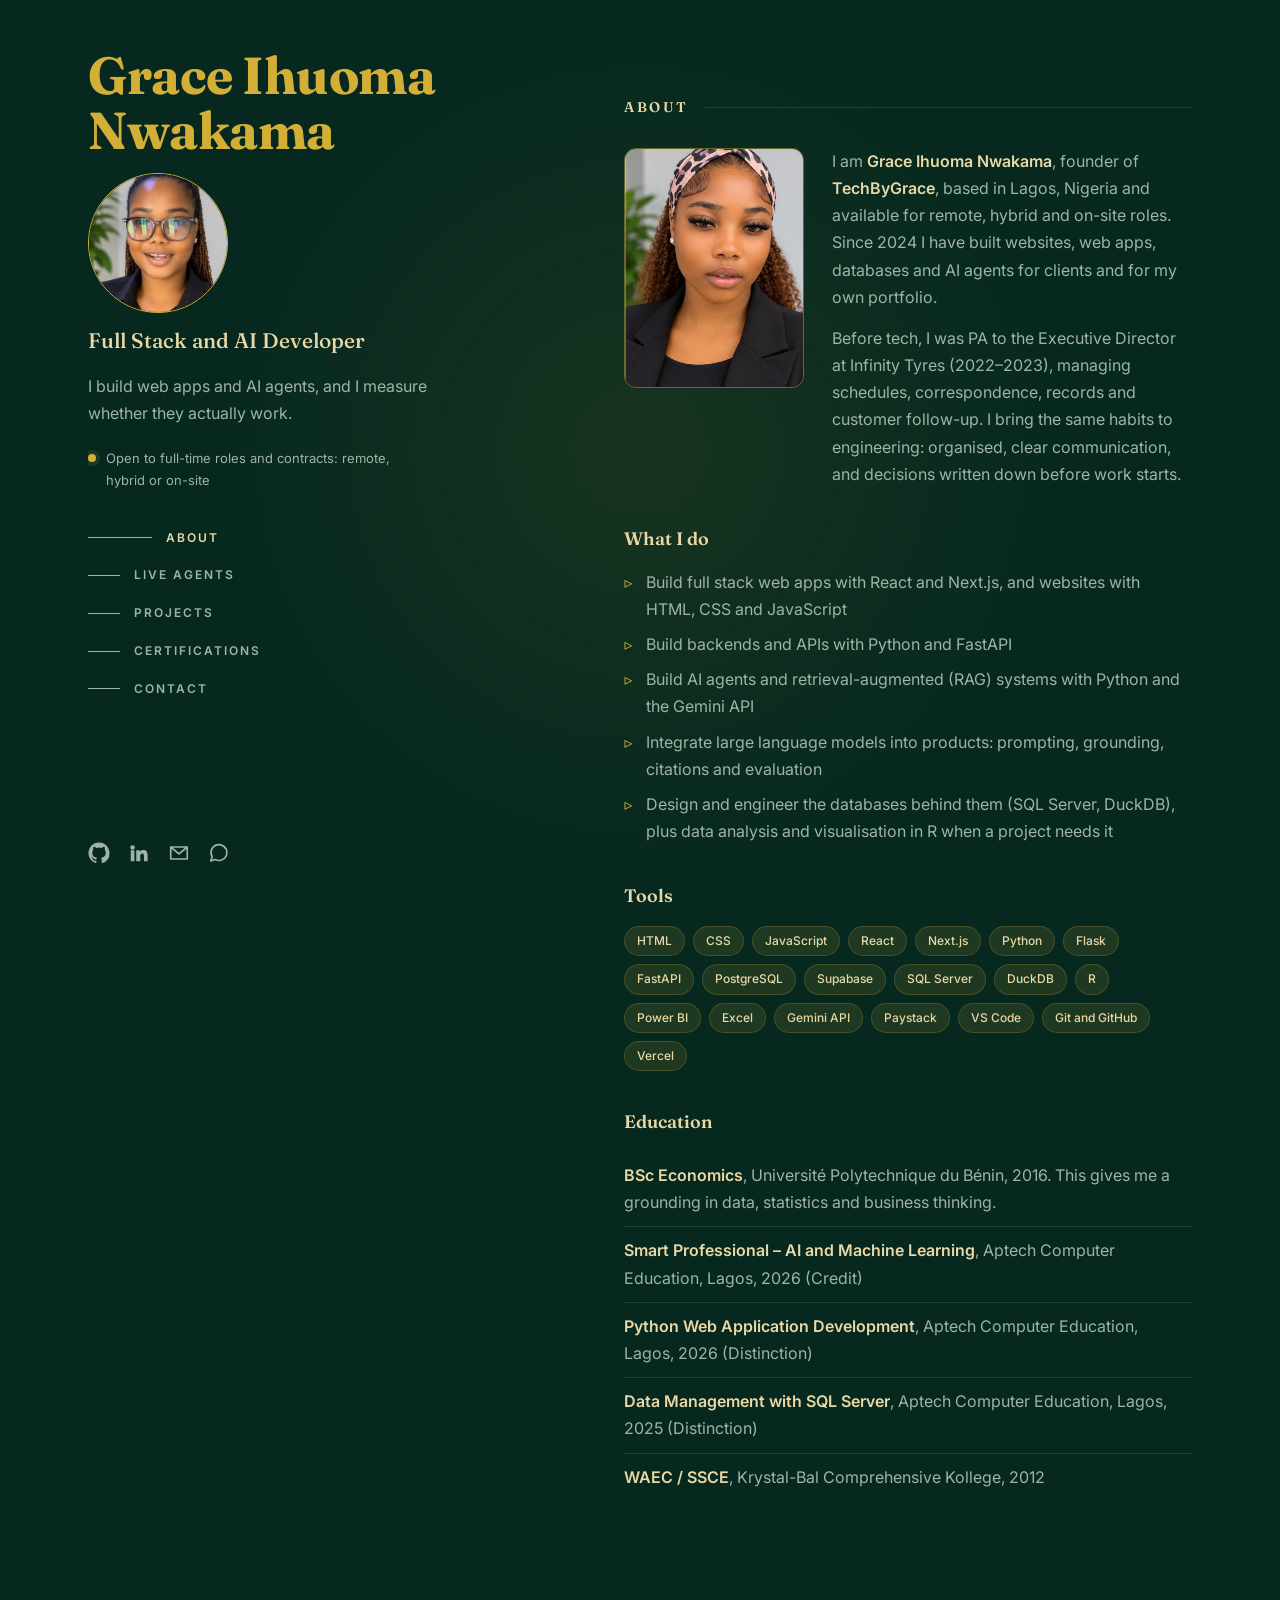
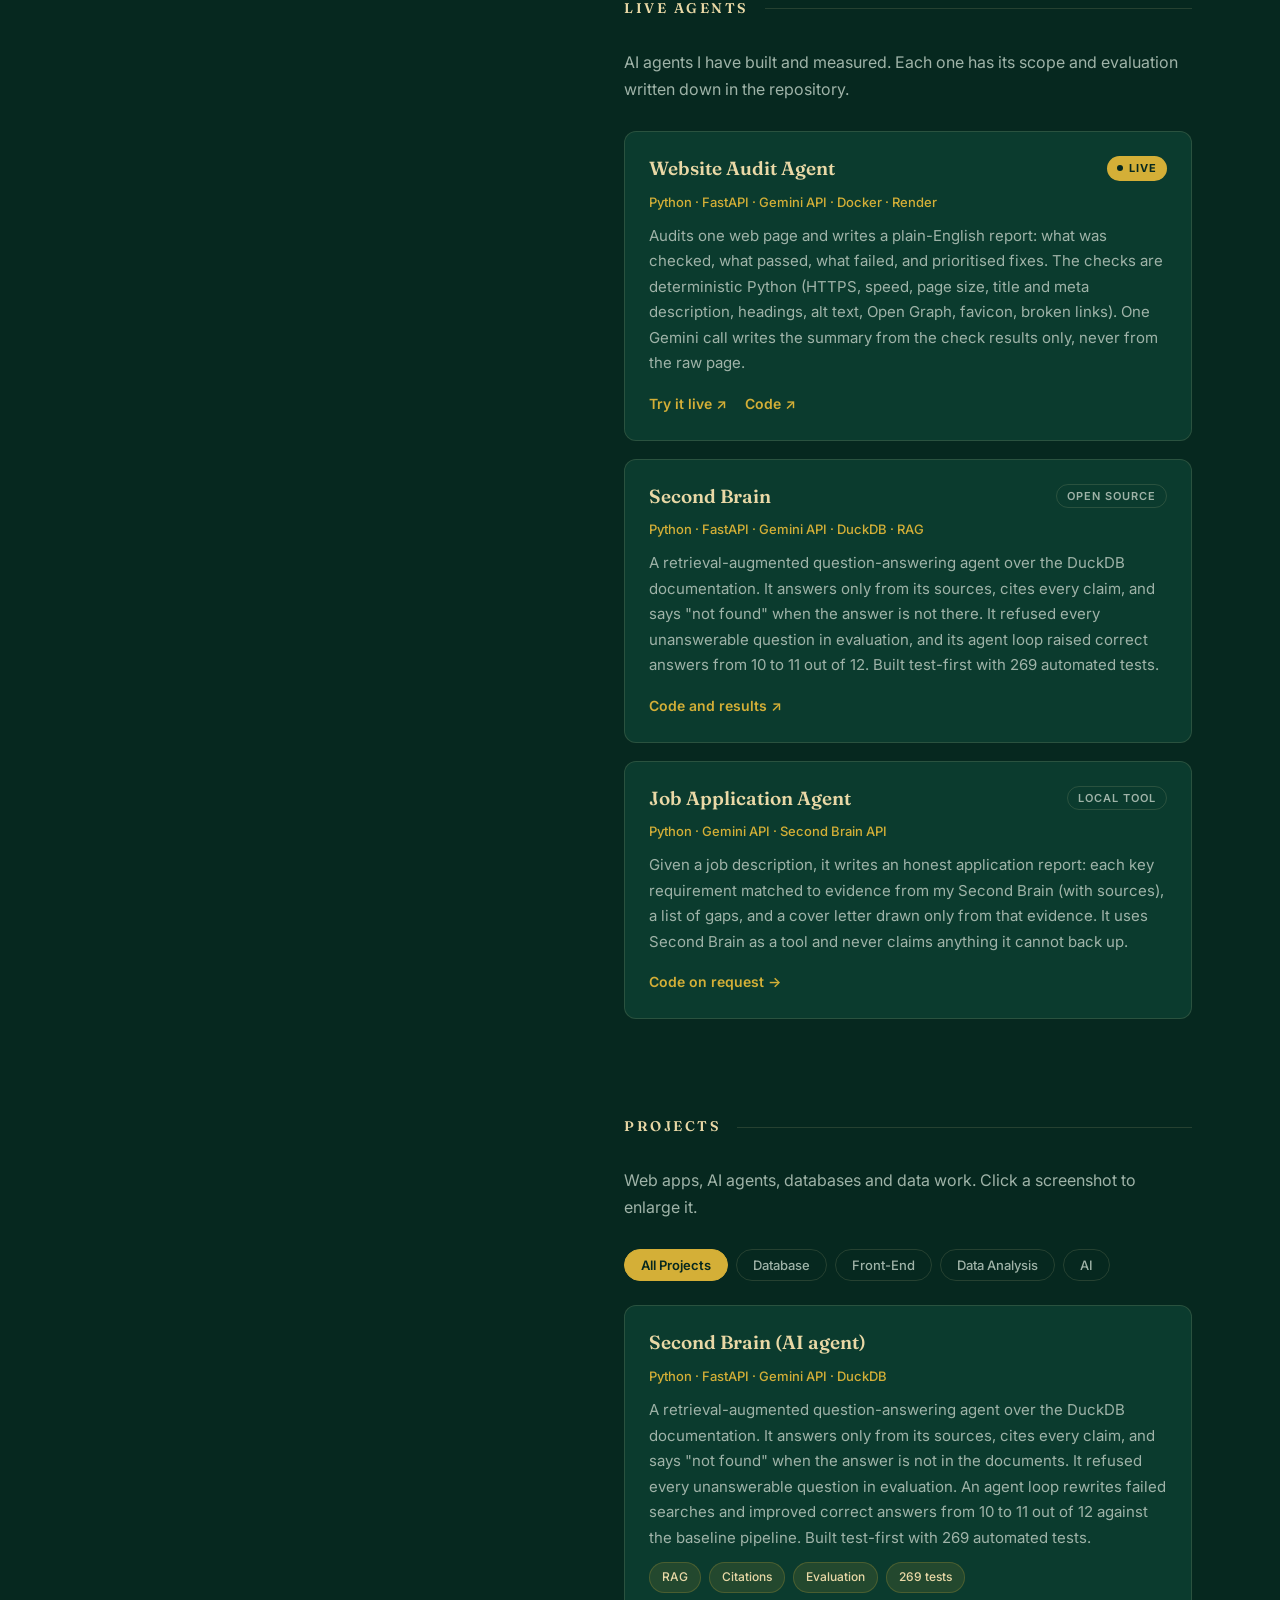
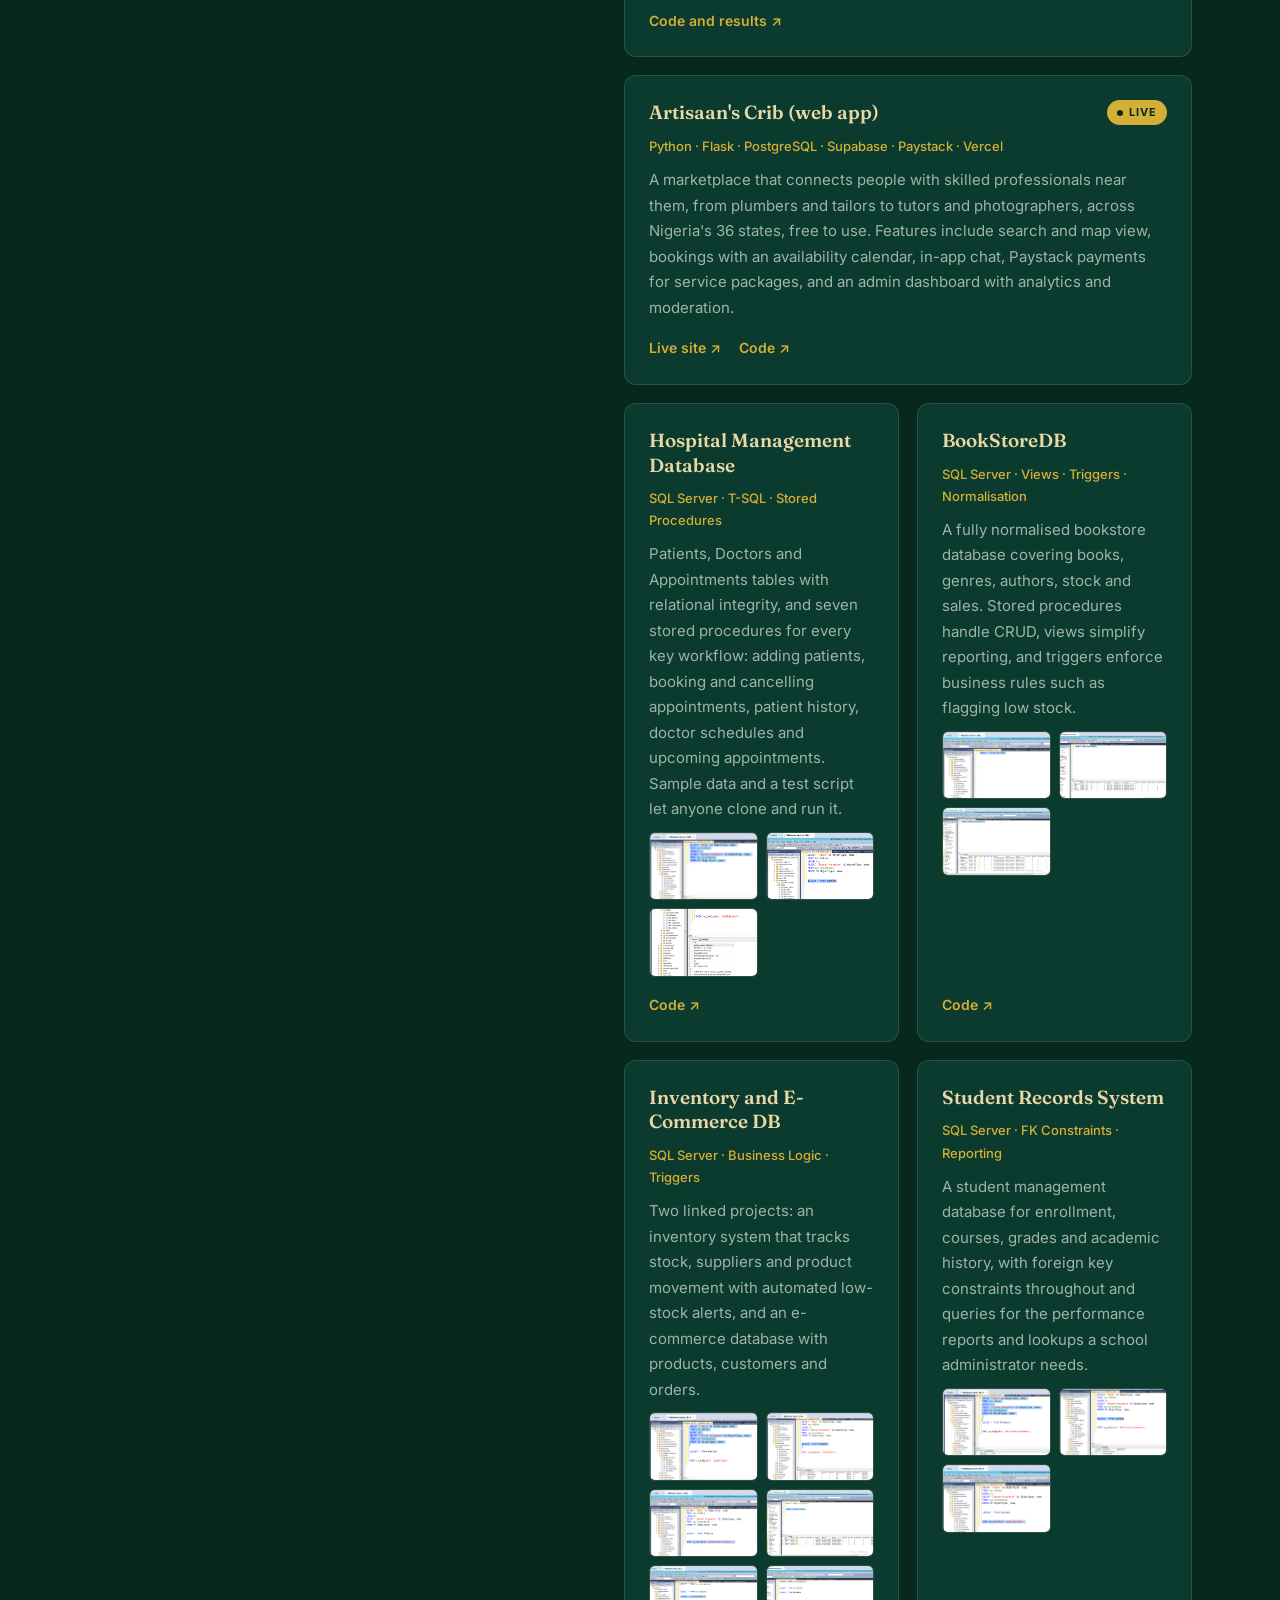
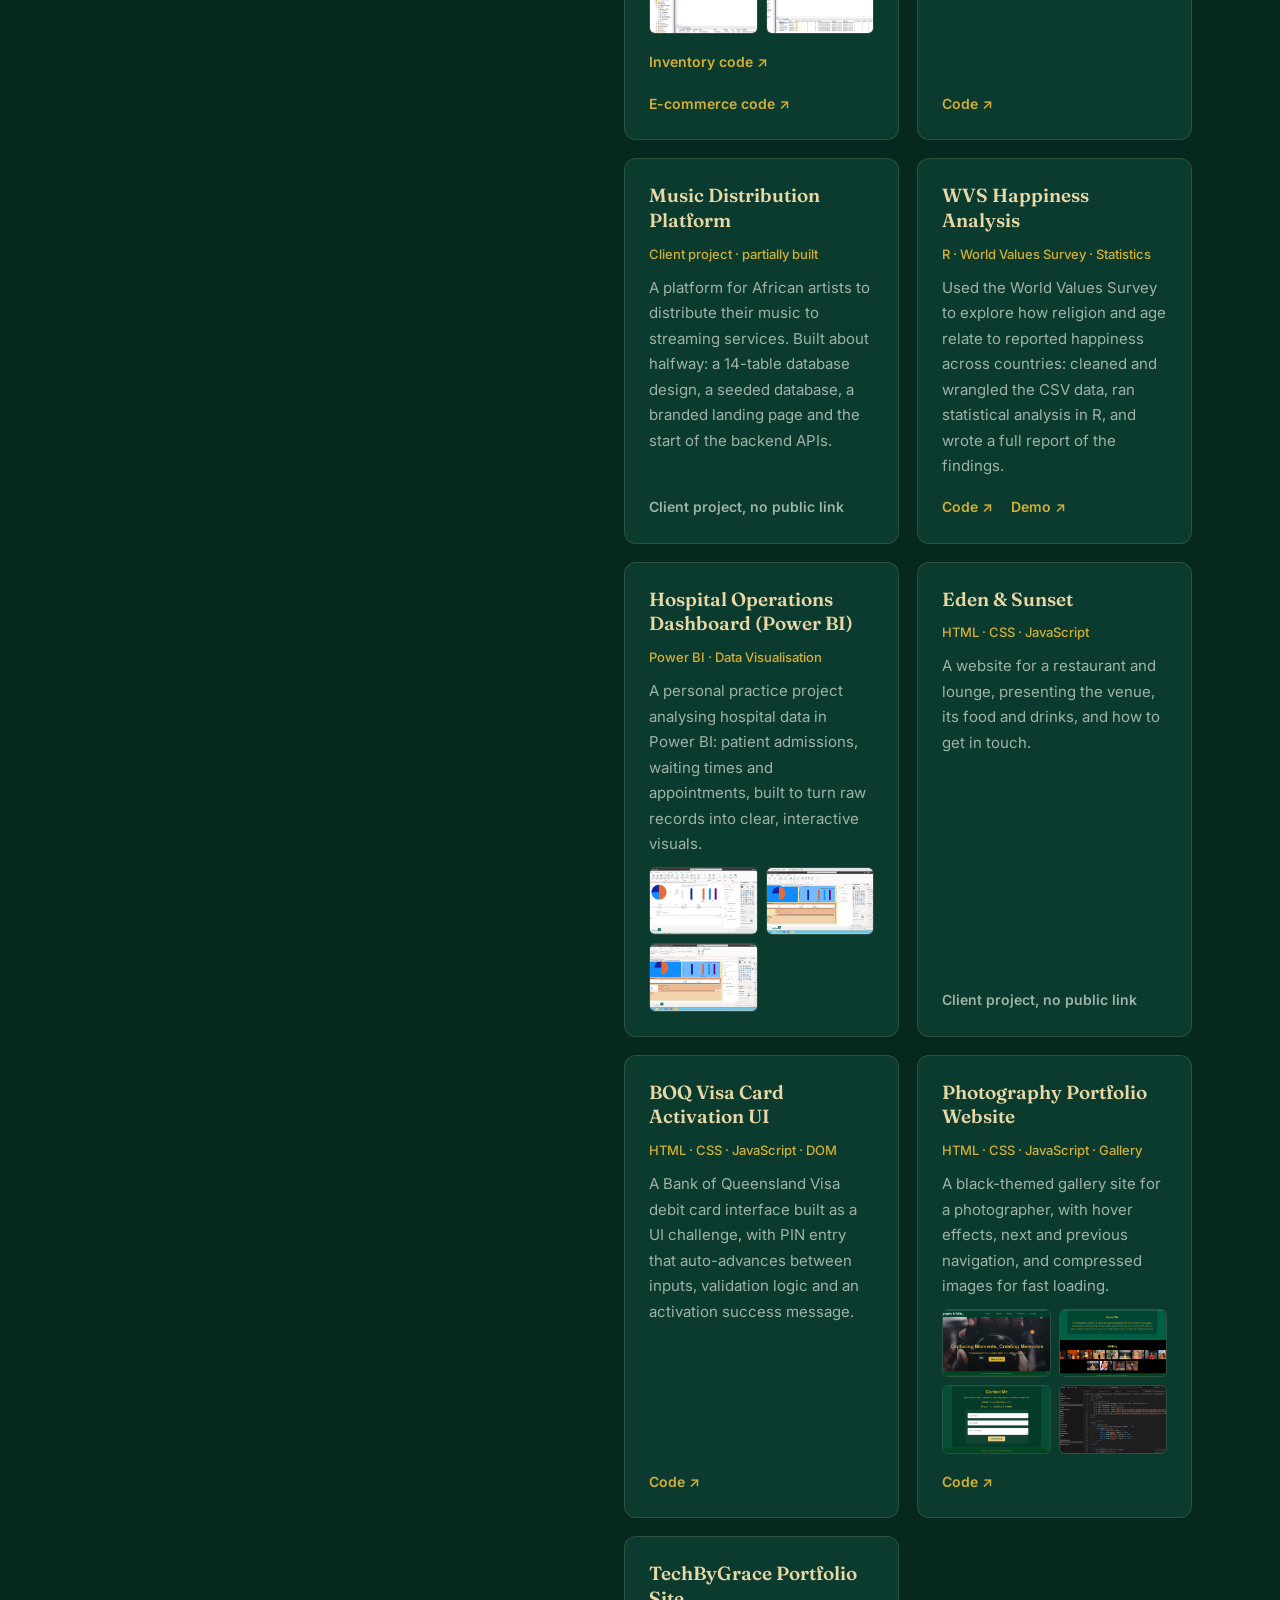
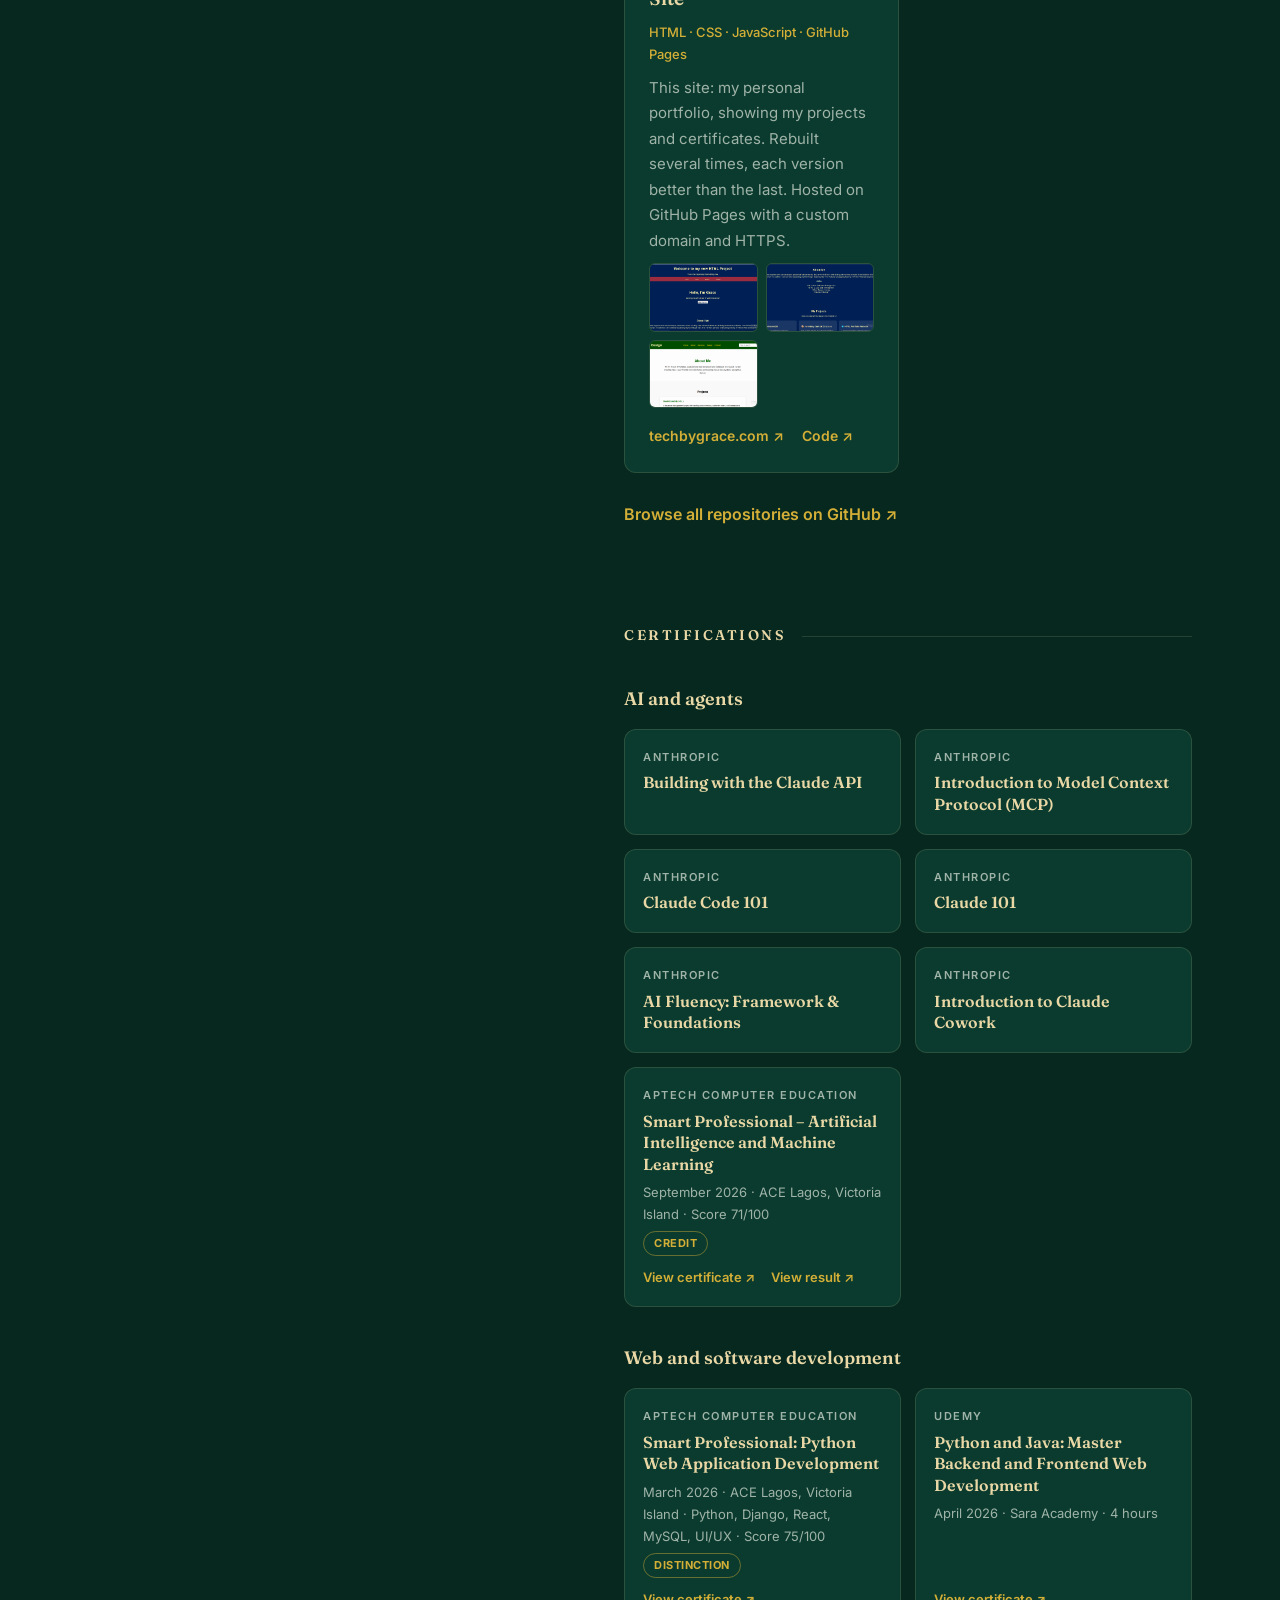
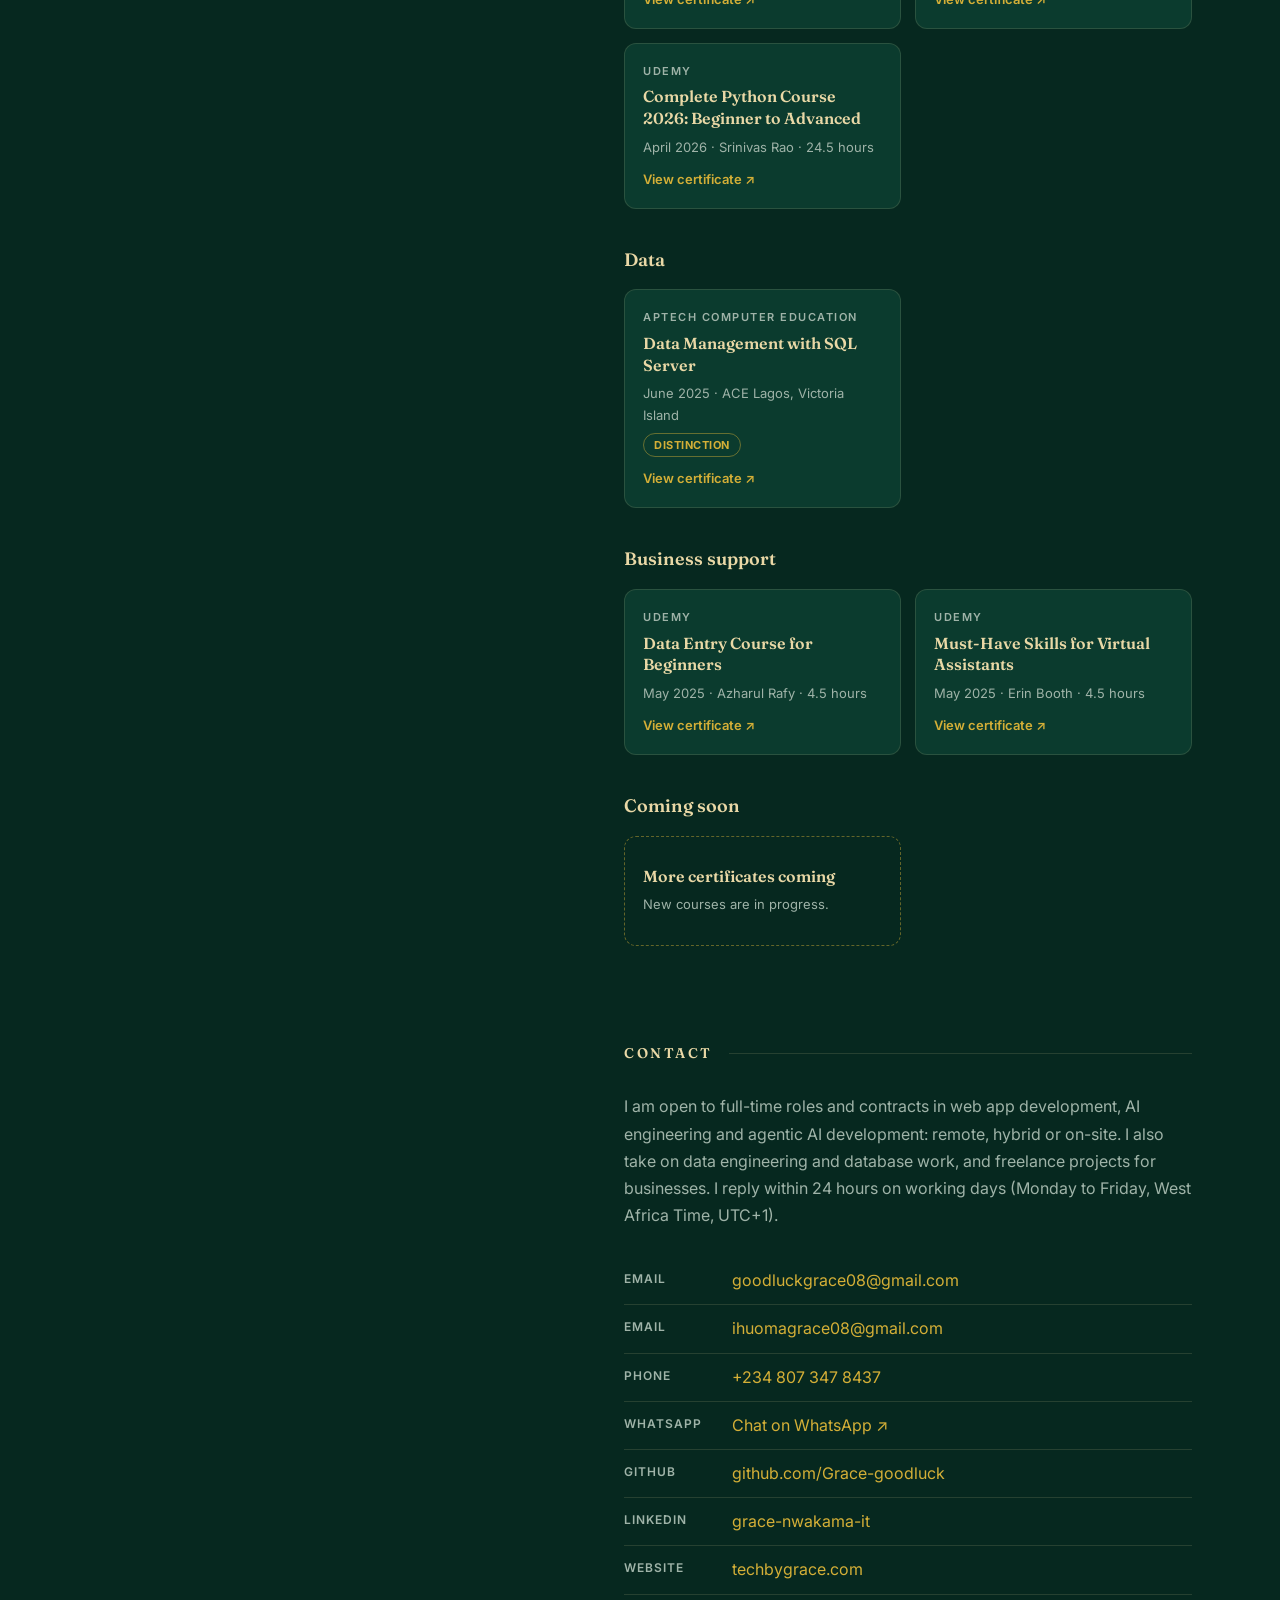
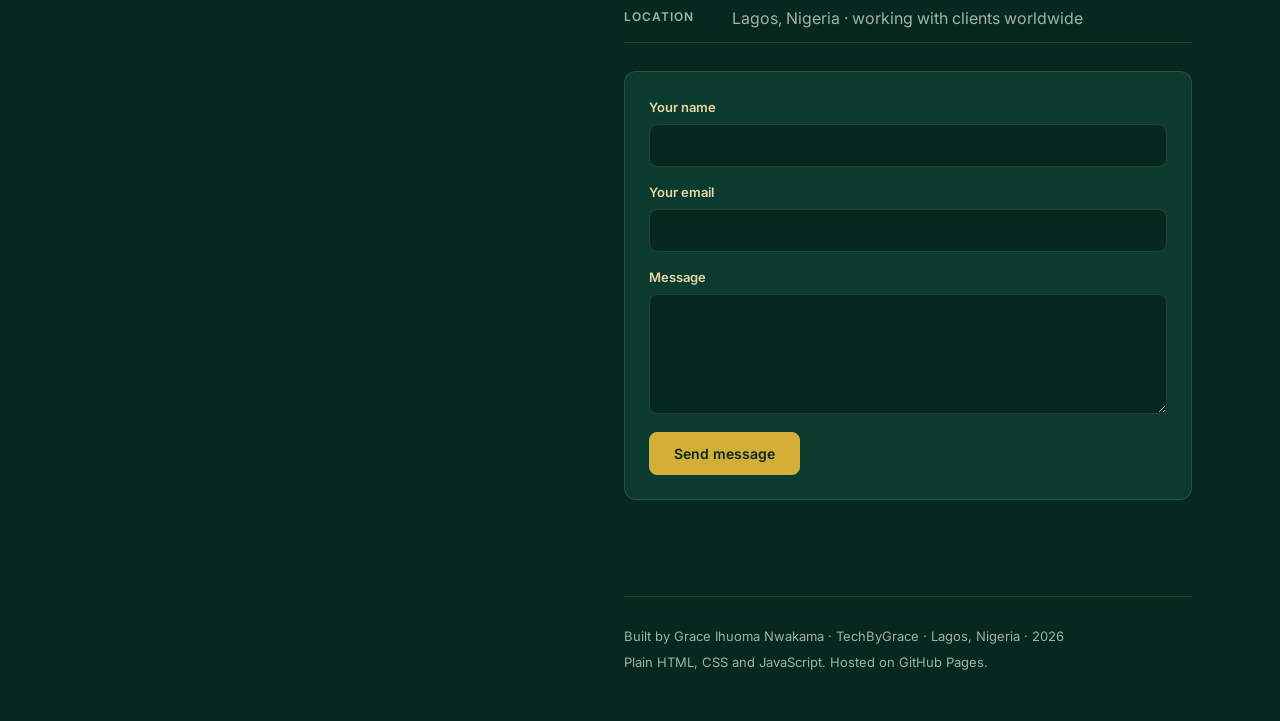
==== commit 6e265b6c: "Redesign: one-page emerald and gold site, new photos, redacted Aptech AI certificate" ====
--- a/index.html
+++ b/index.html
@@ -3,671 +3,462 @@
 <head>
 <meta charset="UTF-8">
 <meta name="viewport" content="width=device-width, initial-scale=1.0">
-<title>Tech by Grace | Grace Ihuoma Nwakama</title>
-<link href="https://fonts.googleapis.com/css2?family=Syne:wght@400;700;800&family=Mulish:wght@300;400;500;600&display=swap" rel="stylesheet">
-<link rel="stylesheet" href="https://cdnjs.cloudflare.com/ajax/libs/font-awesome/6.5.0/css/all.min.css">
-<style>
-*,*::before,*::after{margin:0;padding:0;box-sizing:border-box;}
-:root{
-  --bg:#0d0d14;
-  --surface:#13131d;
-  --card:#181824;
-  --card2:#1e1e2c;
-  --border:#2c2c40;
-  --accent:#059669;
-  --accent-dim:rgba(5,150,105,0.15);
-  --gold:#c8862a;
-  --green:#27a869;
-  --green-dim:rgba(39,168,105,0.12);
-  --text:#d8d6e8;
-  --muted:#787090;
-  --white:#f0eeff;
-  --fd:'Syne',sans-serif;
-  --fb:'Mulish',sans-serif;
-  --rad:14px;
-}
-html{scroll-behavior:smooth;}
-body{font-family:var(--fb);background-color:var(--bg);color:var(--text);line-height:1.65;overflow-x:hidden;}
-
-/* NAV */
-nav{position:fixed;top:0;left:0;right:0;z-index:200;display:flex;justify-content:space-between;align-items:center;padding:16px 60px;background-color:rgba(13,13,20,0.97);border-bottom:1px solid var(--border);}
-.logo{font-family:var(--fd);font-weight:800;font-size:18px;color:var(--white);text-decoration:none;}
-.logo em{color:var(--accent);font-style:normal;}
-.nav-links{display:flex;gap:24px;list-style:none;align-items:center;}
-.nav-links a{color:var(--muted);text-decoration:none;font-size:13px;font-weight:500;transition:color 0.2s;}
-.nav-links a:hover{color:var(--white);}
-.nav-btn{background:var(--accent)!important;color:white!important;padding:8px 18px;border-radius:6px;font-weight:600!important;}
-.menu-toggle{display:none;flex-direction:column;gap:5px;cursor:pointer;padding:4px;}
-.menu-toggle span{width:24px;height:2px;background:var(--white);border-radius:2px;transition:all 0.3s;}
-@media(max-width:900px){
-  nav{padding:14px 20px;}
-  .menu-toggle{display:flex;}
-  .nav-links{display:none;position:absolute;top:60px;left:0;right:0;background:rgba(13,13,20,0.98);flex-direction:column;padding:20px;gap:16px;border-bottom:1px solid var(--border);}
-  .nav-links.open{display:flex;}
-}
-
-/* HERO */
-#home{min-height:100vh;display:grid;grid-template-columns:1fr 1fr;align-items:center;gap:60px;padding:120px 60px 80px;position:relative;background-color:var(--bg);}
-.hero-glow{position:absolute;pointer-events:none;border-radius:50%;width:600px;height:600px;background:radial-gradient(circle,rgba(5,150,105,0.08) 0%,transparent 70%);top:-100px;right:-100px;}
-
-.avail-badge{display:inline-flex;align-items:center;gap:8px;background-color:var(--green-dim);border:1px solid rgba(39,168,105,0.3);color:var(--green);font-size:11px;font-weight:700;letter-spacing:2px;text-transform:uppercase;padding:7px 16px;border-radius:100px;margin-bottom:24px;width:fit-content;}
-.avail-badge::before{content:'';width:7px;height:7px;background:var(--green);border-radius:50%;animation:blink 2s infinite;}
-@keyframes blink{0%,100%{opacity:1;}50%{opacity:0.3;}}
-
-.hero-text h1{font-family:var(--fd);font-size:clamp(36px,5vw,62px);font-weight:800;line-height:1.05;letter-spacing:-1.5px;color:var(--white);margin-bottom:8px;}
-.hero-text h1 em{color:var(--accent);font-style:normal;}
-.hero-text h2{font-family:var(--fd);font-size:clamp(16px,2vw,22px);font-weight:400;color:var(--muted);margin-bottom:20px;letter-spacing:-0.3px;}
-.hero-text p{font-size:15px;color:var(--muted);font-weight:300;line-height:1.8;margin-bottom:10px;}
-.hero-text p strong{color:var(--text);font-weight:500;}
-.hero-btns{display:flex;gap:12px;flex-wrap:wrap;margin-top:28px;}
-
-.btn-fill{display:inline-flex;align-items:center;gap:8px;background:var(--accent);color:white;text-decoration:none;padding:13px 26px;border-radius:8px;font-weight:600;font-size:14px;font-family:var(--fb);transition:opacity 0.2s,transform 0.2s;}
-.btn-fill:hover{opacity:0.88;transform:translateY(-2px);}
-.btn-ghost{display:inline-flex;align-items:center;gap:8px;background:transparent;color:var(--text);text-decoration:none;padding:13px 26px;border-radius:8px;font-weight:500;font-size:14px;font-family:var(--fb);border:1px solid var(--border);transition:border-color 0.2s,color 0.2s;}
-.btn-ghost:hover{border-color:var(--accent);color:var(--accent);}
-
-.hero-photo{display:flex;justify-content:center;align-items:center;}
-.hero-photo img{width:360px;height:440px;object-fit:cover;object-position:center top;border-radius:24px;border:2px solid var(--border);box-shadow:0 24px 60px rgba(0,0,0,0.5);transition:transform 0.4s;}
-.hero-photo img:hover{transform:scale(1.02);}
-
-.hero-stats{display:flex;gap:40px;flex-wrap:wrap;padding-top:32px;border-top:1px solid var(--border);margin-top:32px;}
-.stat-num{font-family:var(--fd);font-size:30px;font-weight:800;color:var(--white);}
-.stat-num span{color:var(--accent);}
-.stat-label{font-size:11px;color:var(--muted);margin-top:2px;}
-
-@media(max-width:900px){
-  #home{grid-template-columns:1fr;padding:100px 20px 60px;text-align:center;}
-  .hero-photo{order:-1;}
-  .hero-photo img{width:240px;height:300px;}
-  .hero-btns{justify-content:center;}
-  .avail-badge{margin:0 auto 24px;}
-  .hero-stats{justify-content:center;gap:24px;}
-}
-
-/* SECTIONS */
-.sec-dark{background-color:var(--surface);padding:90px 0;}
-.sec-main{background-color:var(--bg);padding:90px 0;}
-.sec-gold{background:linear-gradient(135deg,rgba(200,134,42,0.08),rgba(5,150,105,0.06));padding:90px 0;}
-.wrap{max-width:1160px;margin:0 auto;padding:0 60px;}
-@media(max-width:900px){.wrap{padding:0 20px;}}
-
-.eyebrow{font-size:11px;font-weight:700;letter-spacing:3px;text-transform:uppercase;color:var(--accent);margin-bottom:12px;}
-h2.sec-title{font-family:var(--fd);font-size:clamp(28px,4vw,44px);font-weight:800;color:var(--white);letter-spacing:-0.8px;line-height:1.08;margin-bottom:12px;}
-.sec-sub{font-size:15px;color:var(--muted);max-width:520px;font-weight:300;line-height:1.8;margin-bottom:48px;}
-
-/* ABOUT */
-.about-grid{display:grid;grid-template-columns:300px 1fr;gap:60px;align-items:start;}
-.about-photo img{width:280px;height:340px;object-fit:cover;object-position:center top;border-radius:20px;border:2px solid var(--border);box-shadow:0 16px 40px rgba(0,0,0,0.4);}
-.about-body p{font-size:15px;color:var(--muted);line-height:1.85;margin-bottom:14px;font-weight:300;}
-.about-body p strong{color:var(--text);font-weight:500;}
-.chips{display:flex;flex-wrap:wrap;gap:9px;margin-top:24px;}
-.chip{background:var(--card);border:1px solid var(--border);color:var(--text);padding:6px 14px;border-radius:100px;font-size:12px;font-weight:500;}
-@media(max-width:900px){.about-grid{grid-template-columns:1fr;}.about-photo img{width:200px;height:240px;margin:0 auto;display:block;}}
-
-/* SKILLS GRID */
-.skill-grid{display:grid;grid-template-columns:repeat(auto-fit,minmax(200px,1fr));gap:16px;margin-top:40px;}
-.sk{background:var(--card);border:1px solid var(--border);border-radius:var(--rad);padding:22px;transition:border-color 0.25s,transform 0.25s;}
-.sk:hover{border-color:rgba(5,150,105,0.45);transform:translateY(-2px);}
-.sk-ico{font-size:24px;margin-bottom:10px;}
-.sk-name{font-family:var(--fd);font-size:13px;font-weight:700;color:var(--white);margin-bottom:6px;}
-.sk-list{font-size:12px;color:var(--muted);line-height:1.85;font-weight:300;}
-
-/* PROJECTS */
-.filter-bar{display:flex;gap:10px;margin-bottom:36px;flex-wrap:wrap;}
-.fb{background:transparent;border:1px solid var(--border);color:var(--muted);padding:8px 18px;border-radius:100px;font-size:13px;font-weight:500;cursor:pointer;font-family:var(--fb);transition:all 0.2s;}
-.fb:hover{border-color:var(--accent);color:var(--text);}
-.fb.on{background:var(--accent);border-color:var(--accent);color:white;}
-
-.pg{display:grid;grid-template-columns:repeat(3,1fr);gap:18px;}
-@media(max-width:1000px){.pg{grid-template-columns:repeat(2,1fr);}}
-@media(max-width:600px){.pg{grid-template-columns:1fr;}}
-
-.pc{background:var(--card);border:1px solid var(--border);border-radius:var(--rad);padding:26px;display:flex;flex-direction:column;transition:border-color 0.25s,transform 0.25s,background 0.25s;}
-.pc:hover{border-color:rgba(5,150,105,0.4);background:var(--card2);transform:translateY(-4px);}
-.pc.feat{grid-column:span 2;}
-@media(max-width:600px){.pc.feat{grid-column:span 1;}}
-.pc.feat .feat-inner{display:flex;gap:22px;align-items:flex-start;}
-.pc.feat .feat-icon{width:120px;height:110px;flex-shrink:0;background:linear-gradient(135deg,rgba(5,150,105,0.14),rgba(200,134,42,0.08));border:1px solid rgba(5,150,105,0.2);border-radius:12px;display:flex;align-items:center;justify-content:center;font-size:42px;}
-@media(max-width:700px){.pc.feat .feat-inner{flex-direction:column;}.pc.feat .feat-icon{width:100%;height:70px;}}
-
-.pc-top{display:flex;justify-content:space-between;align-items:flex-start;margin-bottom:14px;}
-.pc-emoji{font-size:28px;line-height:1;}
-.pc-btns{display:flex;gap:7px;flex-wrap:wrap;}
-.cb{display:inline-flex;align-items:center;gap:5px;padding:7px 13px;border-radius:6px;font-size:12px;font-weight:600;font-family:var(--fb);text-decoration:none;white-space:nowrap;transition:all 0.2s;cursor:pointer;border:none;}
-.cb-code{background:var(--surface);border:1px solid var(--border);color:var(--text);}
-.cb-code:hover{background:var(--accent);border-color:var(--accent);color:white;}
-.cb-live{background:var(--green-dim);border:1px solid rgba(39,168,105,0.35);color:var(--green);}
-.cb-live:hover{background:var(--green);border-color:var(--green);color:white;}
-.pc-name{font-family:var(--fd);font-size:16px;font-weight:700;color:var(--white);margin-bottom:5px;letter-spacing:-0.2px;}
-.pc-stack{font-size:12px;color:var(--accent);font-weight:500;margin-bottom:9px;}
-.pc-desc{font-size:13px;color:var(--muted);line-height:1.75;font-weight:300;flex:1;margin-bottom:16px;}
-.pc-tags{display:flex;flex-wrap:wrap;gap:6px;margin-top:auto;}
-.pt{font-size:10px;font-weight:700;padding:3px 9px;border-radius:4px;letter-spacing:0.4px;text-transform:uppercase;}
-.pt-db{background:rgba(58,111,216,0.12);border:1px solid rgba(58,111,216,0.25);color:#7fa4f0;}
-.pt-fe{background:rgba(5,150,105,0.12);border:1px solid rgba(5,150,105,0.25);color:#34d399;}
-.pt-data{background:rgba(39,168,105,0.12);border:1px solid rgba(39,168,105,0.25);color:#50c98a;}
-.pt-live{background:rgba(200,134,42,0.12);border:1px solid rgba(200,134,42,0.25);color:#d4a050;}
-
-/* EDUCATION */
-.edu-grid{display:grid;grid-template-columns:1fr 1fr;gap:20px;}
-@media(max-width:700px){.edu-grid{grid-template-columns:1fr;}}
-.edu-card{background:var(--card);border:1px solid var(--border);border-radius:var(--rad);padding:24px;transition:border-color 0.25s,transform 0.25s;}
-.edu-card:hover{border-color:rgba(5,150,105,0.4);transform:translateY(-2px);}
-.edu-card-icon{font-size:26px;margin-bottom:12px;}
-.edu-card-title{font-family:var(--fd);font-size:14px;font-weight:700;color:var(--white);margin-bottom:6px;}
-.edu-card-sub{font-size:12px;color:var(--accent);font-weight:500;margin-bottom:4px;}
-.edu-card-detail{font-size:12px;color:var(--muted);font-weight:300;line-height:1.6;}
-
-/* EXPERIENCE */
-.exp-timeline{display:flex;flex-direction:column;gap:0;}
-.exp-item{display:grid;grid-template-columns:160px 1fr;gap:32px;padding:32px 0;border-bottom:1px solid var(--border);}
-.exp-item:last-child{border-bottom:none;}
-.exp-date{font-size:12px;color:var(--accent);font-weight:600;padding-top:4px;}
-.exp-title{font-family:var(--fd);font-size:16px;font-weight:700;color:var(--white);margin-bottom:6px;}
-.exp-org{font-size:12px;color:var(--muted);margin-bottom:10px;}
-.exp-body{font-size:13px;color:var(--muted);line-height:1.75;font-weight:300;}
-.exp-body ul{padding-left:16px;margin-top:8px;}
-.exp-body ul li{margin-bottom:6px;}
-@media(max-width:700px){.exp-item{grid-template-columns:1fr;gap:8px;}}
-
-/* CERTS */
-.certs-grid{display:grid;grid-template-columns:repeat(3,1fr);gap:16px;}
-@media(max-width:900px){.certs-grid{grid-template-columns:1fr 1fr;}}
-@media(max-width:500px){.certs-grid{grid-template-columns:1fr;}}
-.cert{background:var(--card);border:1px solid var(--border);border-radius:var(--rad);padding:22px;display:flex;flex-direction:column;transition:border-color 0.25s,transform 0.25s;}
-.cert:hover{border-color:rgba(5,150,105,0.35);transform:translateY(-2px);}
-.cert.inprog{border-color:rgba(39,168,105,0.25);background:rgba(39,168,105,0.04);}
-.cert-ico{font-size:24px;margin-bottom:12px;}
-.cert-platform{font-size:10px;font-weight:700;letter-spacing:1.5px;text-transform:uppercase;color:var(--muted);margin-bottom:7px;}
-.cert-name{font-family:var(--fd);font-size:13px;font-weight:700;color:var(--white);line-height:1.38;margin-bottom:8px;flex:1;}
-.cert-meta{font-size:11px;color:var(--muted);font-weight:300;line-height:1.7;margin-bottom:12px;}
-.pill{display:inline-flex;align-items:center;gap:5px;font-size:10px;font-weight:700;padding:3px 10px;border-radius:100px;text-transform:uppercase;letter-spacing:0.5px;align-self:flex-start;}
-.pill-gold{background:rgba(200,134,42,0.12);border:1px solid rgba(200,134,42,0.3);color:var(--gold);}
-.pill-purple{background:rgba(120,80,200,0.12);border:1px solid rgba(120,80,200,0.3);color:#a080e0;}
-.pill-green{background:var(--green-dim);border:1px solid rgba(39,168,105,0.3);color:var(--green);}
-.pill-green::before{content:'';width:5px;height:5px;background:var(--green);border-radius:50%;animation:blink 2s infinite;}
-.view-cert-btn{display:inline-flex;align-items:center;gap:5px;margin-top:10px;font-size:11px;font-weight:700;color:var(--accent);text-decoration:none;background:rgba(5,150,105,0.1);border:1px solid rgba(5,150,105,0.3);padding:4px 12px;border-radius:100px;}
-.view-cert-btn:hover{background:var(--accent);color:white;}
-
-/* CONTACT */
-.contact-grid{display:grid;grid-template-columns:1fr 1fr;gap:60px;align-items:start;}
-@media(max-width:800px){.contact-grid{grid-template-columns:1fr;}}
-.contact-card{background:var(--card);border:1px solid var(--border);border-radius:18px;padding:28px;margin-bottom:16px;}
-.clink{display:flex;align-items:center;gap:14px;padding:13px 0;border-bottom:1px solid var(--border);text-decoration:none;transition:all 0.2s;}
-.clink:last-child{border-bottom:none;}
-.clink:hover .clink-label{color:var(--accent);}
-.clink-ico{width:40px;height:40px;background:var(--accent-dim);border:1px solid rgba(5,150,105,0.2);border-radius:10px;display:flex;align-items:center;justify-content:center;font-size:16px;flex-shrink:0;transition:background 0.2s;}
-.clink:hover .clink-ico{background:var(--accent);}
-.clink-type{font-size:10px;font-weight:700;letter-spacing:1px;text-transform:uppercase;color:var(--muted);}
-.clink-label{font-size:13px;font-weight:500;color:var(--text);transition:color 0.2s;}
-
-.contact-form-card{background:var(--card);border:1px solid var(--border);border-radius:18px;padding:28px;}
-.contact-form-card h3{font-family:var(--fd);font-size:18px;font-weight:700;color:var(--white);margin-bottom:20px;}
-.form-group{margin-bottom:16px;}
-.form-group input,.form-group textarea{width:100%;background:var(--surface);border:1px solid var(--border);color:var(--text);padding:12px 16px;border-radius:8px;font-size:14px;font-family:var(--fb);outline:none;transition:border-color 0.2s;}
-.form-group input:focus,.form-group textarea:focus{border-color:var(--accent);}
-.form-group textarea{resize:vertical;min-height:120px;}
-
-.otw{background:linear-gradient(135deg,rgba(5,150,105,0.1),rgba(200,134,42,0.06));border:1px solid rgba(5,150,105,0.2);border-radius:18px;padding:28px;margin-top:16px;}
-.otw-badge{display:inline-flex;align-items:center;gap:7px;background:var(--green-dim);border:1px solid rgba(39,168,105,0.3);color:var(--green);font-size:10px;font-weight:700;letter-spacing:1.5px;text-transform:uppercase;padding:5px 12px;border-radius:100px;margin-bottom:14px;}
-.otw-badge::before{content:'';width:6px;height:6px;background:var(--green);border-radius:50%;animation:blink 2s infinite;}
-.otw-title{font-family:var(--fd);font-size:22px;font-weight:800;color:var(--white);margin-bottom:8px;}
-.otw-body{font-size:13px;color:var(--muted);line-height:1.75;font-weight:300;margin-bottom:18px;}
-
-/* WHATSAPP */
-.wa-btn{display:inline-flex;align-items:center;gap:8px;background:#25D366;color:white;text-decoration:none;padding:11px 22px;border-radius:8px;font-weight:600;font-size:14px;font-family:var(--fb);transition:opacity 0.2s,transform 0.2s;margin-top:12px;}
-.wa-btn:hover{opacity:0.88;transform:translateY(-2px);}
-
-/* FOOTER */
-footer{text-align:center;padding:40px 60px;border-top:1px solid var(--border);color:var(--muted);font-size:12px;line-height:2;}
-footer a{color:var(--muted);text-decoration:none;}
-footer a:hover{color:var(--accent);}
-footer strong{color:var(--accent);}
-.footer-social{display:flex;justify-content:center;gap:20px;margin:16px 0;}
-.footer-social a{width:36px;height:36px;background:var(--card);border:1px solid var(--border);border-radius:8px;display:flex;align-items:center;justify-content:center;color:var(--muted);text-decoration:none;font-size:15px;transition:all 0.2s;}
-.footer-social a:hover{background:var(--accent);border-color:var(--accent);color:white;}
-</style>
+<title>Grace Nwakama | Full Stack and AI Developer</title>
+<meta name="description" content="Grace Ihuoma Nwakama, founder of TechByGrace: full stack and AI developer in Lagos, Nigeria. I build web apps and AI agents, and I measure whether they actually work.">
+<meta property="og:title" content="Grace Nwakama | TechByGrace">
+<meta property="og:description" content="Full stack and AI developer: I build web apps and AI agents, and I measure whether they actually work.">
+<meta property="og:image" content="https://techbygrace.com/image/grace-portrait.jpg">
+<meta property="og:url" content="https://techbygrace.com/">
+<meta name="theme-color" content="#06281F">
+<link rel="icon" href="data:image/svg+xml,%3Csvg xmlns='http://www.w3.org/2000/svg' viewBox='0 0 64 64'%3E%3Crect width='64' height='64' rx='14' fill='%2306281F'/%3E%3Ctext x='32' y='45' font-family='Georgia,serif' font-size='38' font-weight='700' text-anchor='middle' fill='%23D4AF37'%3EG%3C/text%3E%3C/svg%3E">
+<link rel="preconnect" href="https://fonts.googleapis.com">
+<link rel="preconnect" href="https://fonts.gstatic.com" crossorigin>
+<link href="https://fonts.googleapis.com/css2?family=Fraunces:opsz,wght@9..144,500;9..144,600;9..144,700&family=Inter:wght@400;500;600&display=swap" rel="stylesheet">
+<link rel="stylesheet" href="style.css">
 </head>
 <body>
-
-<!-- NAV -->
-<nav>
-  <a class="logo" href="#home">Tech by <em>Grace</em></a>
-  <div class="menu-toggle" id="menu-toggle">
-    <span></span><span></span><span></span>
-  </div>
-  <ul class="nav-links" id="nav-links">
-    <li><a href="#home">Home</a></li>
-    <li><a href="#about">About</a></li>
-    <li><a href="#skills">Skills</a></li>
-    <li><a href="#projects">Projects</a></li>
-    <li><a href="#education">Education</a></li>
-    <li><a href="#experience">Experience</a></li>
-    <li><a href="#certifications">Certifications</a></li>
-    <li><a href="#contact" class="nav-btn">Contact</a></li>
-  </ul>
-</nav>
-
-<!-- HOME / HERO -->
-<section id="home">
-  <div class="hero-glow"></div>
-  <div class="hero-text">
-    <div class="avail-badge">Available for Remote, Hybrid and Full-Time Roles</div>
-    <h1>Hi, I am <em>Grace Nwakama</em></h1>
-    <h2>Welcome to Tech by Grace</h2>
-    <p>I am a <strong>Database Specialist</strong>, <strong>Full-Stack Developer</strong>, and <strong>Data Analyst</strong> passionate about building smart, data-driven solutions that solve real-world problems.</p>
-    <p>My journey in tech began with a love for structure and impact, leading me into <strong>SQL Server, Web Development</strong>, and <strong>Data Analysis</strong>. I am now expanding into <strong>Python, AI, and Machine Learning</strong>.</p>
-    <div class="hero-btns">
-      <a href="#projects" class="btn-fill">See My Work &rarr;</a>
-      <a href="#contact" class="btn-ghost">Get In Touch</a>
-      <a href="https://github.com/Grace-goodluck" target="_blank" class="btn-ghost">GitHub &nearr;</a>
+<a class="skip" href="#content">Skip to content</a>
+<div class="glow" aria-hidden="true"></div>
+
+<!-- Mobile top bar (hidden on desktop) -->
+<div class="topbar">
+  <a class="topbar-name" href="#about">Grace Nwakama</a>
+  <button class="menu-btn" type="button" aria-controls="site-nav" aria-expanded="false">Menu</button>
+</div>
+
+<div class="layout">
+
+  <!-- LEFT COLUMN (fixed on desktop) -->
+  <header class="side">
+    <div>
+      <h1 class="name"><a href="#about">Grace Ihuoma Nwakama</a></h1>
+      <img class="portrait" src="image/grace-portrait.jpg" alt="Grace Nwakama, full stack and AI developer" width="328" height="600">
+      <p class="role">Full Stack and AI Developer</p>
+      <p class="tagline">I build web apps and AI agents, and I measure whether they actually work.</p>
+      <p class="avail"><span class="dot" aria-hidden="true"></span>Open to full-time roles and contracts: remote, hybrid or on-site</p>
+
+      <nav id="site-nav" class="nav" aria-label="Sections">
+        <ul>
+          <li><a href="#about">About</a></li>
+          <li><a href="#agents">Live Agents</a></li>
+          <li><a href="#projects">Projects</a></li>
+          <li><a href="#certifications">Certifications</a></li>
+          <li><a href="#contact">Contact</a></li>
+        </ul>
+      </nav>
     </div>
-    <div class="hero-stats">
-      <div><div class="stat-num">15<span>+</span></div><div class="stat-label">GitHub Repositories</div></div>
-      <div><div class="stat-num">10<span>+</span></div><div class="stat-label">Completed Projects</div></div>
-      <div><div class="stat-num">6</div><div class="stat-label">Certifications</div></div>
-      <div><div class="stat-num">3<span>+</span></div><div class="stat-label">Live Deployments</div></div>
-    </div>
-  </div>
-  <div class="hero-photo">
-    <img src="[data-uri]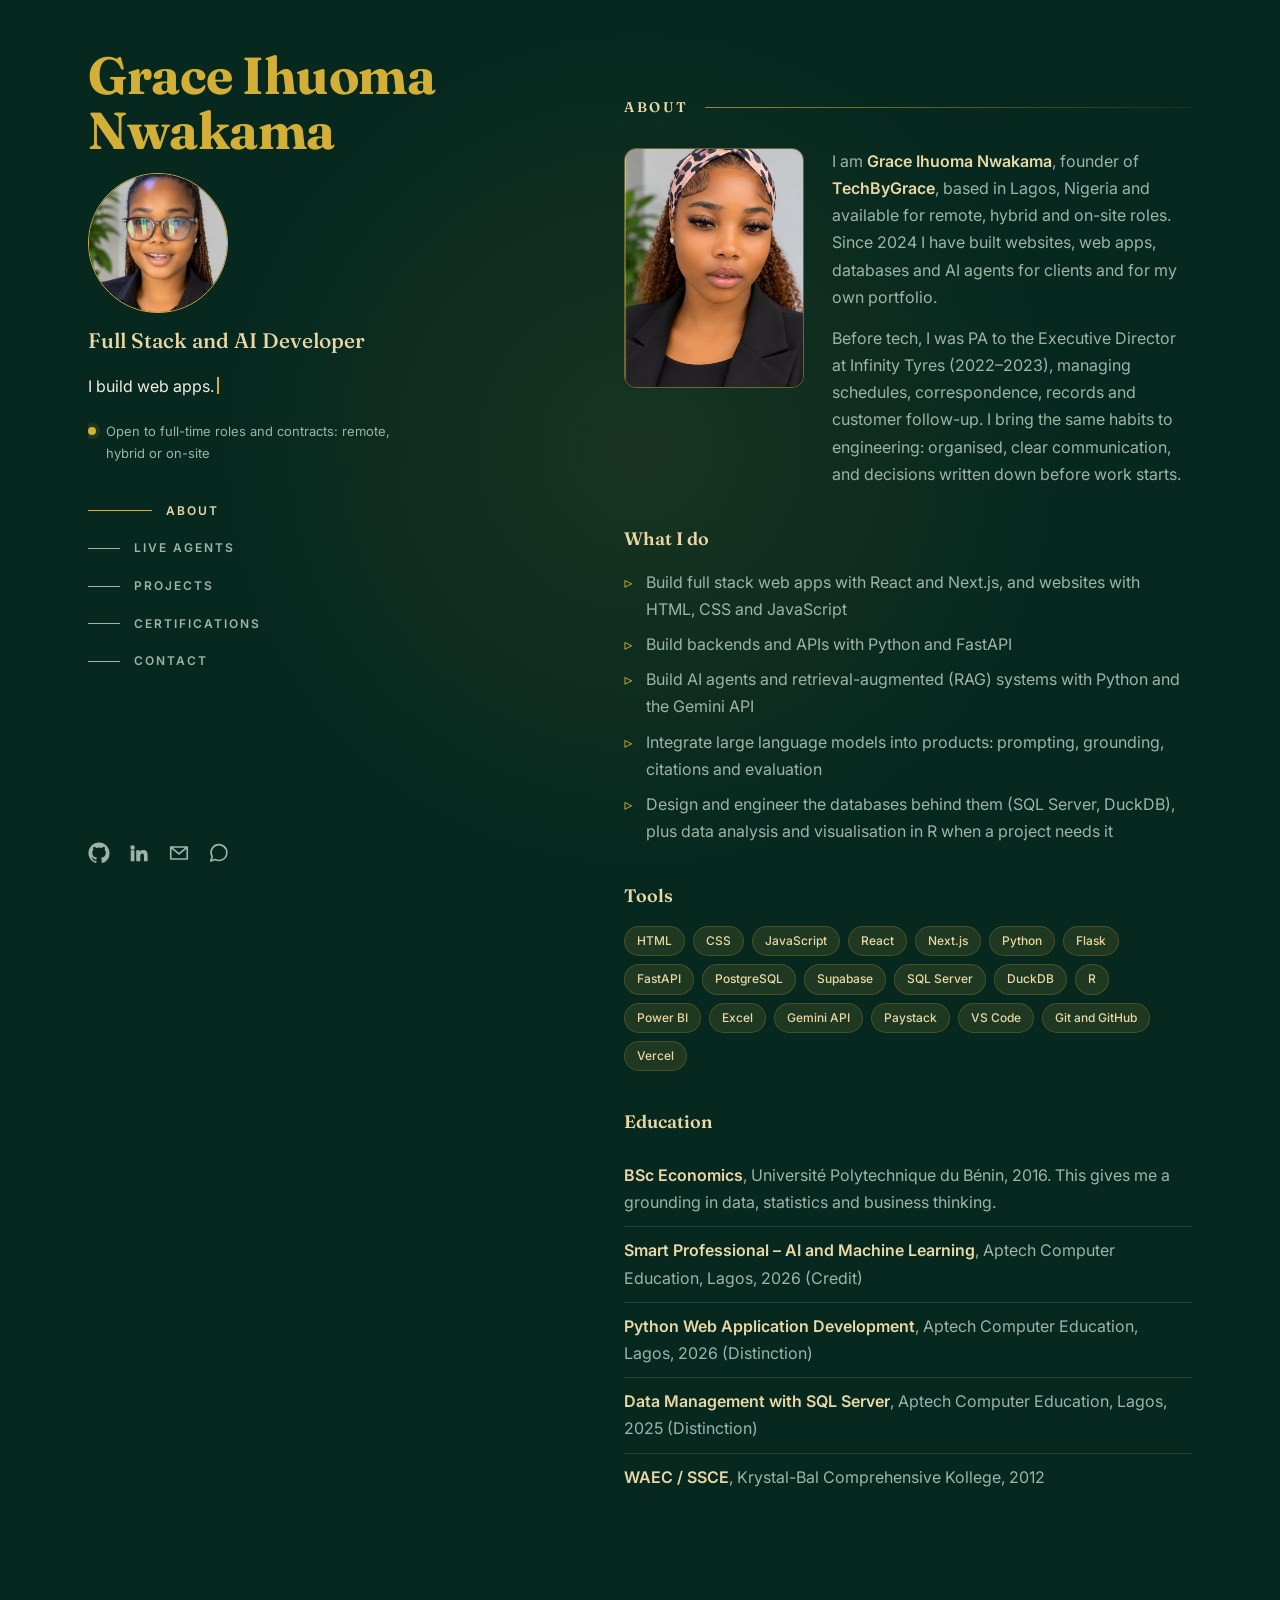
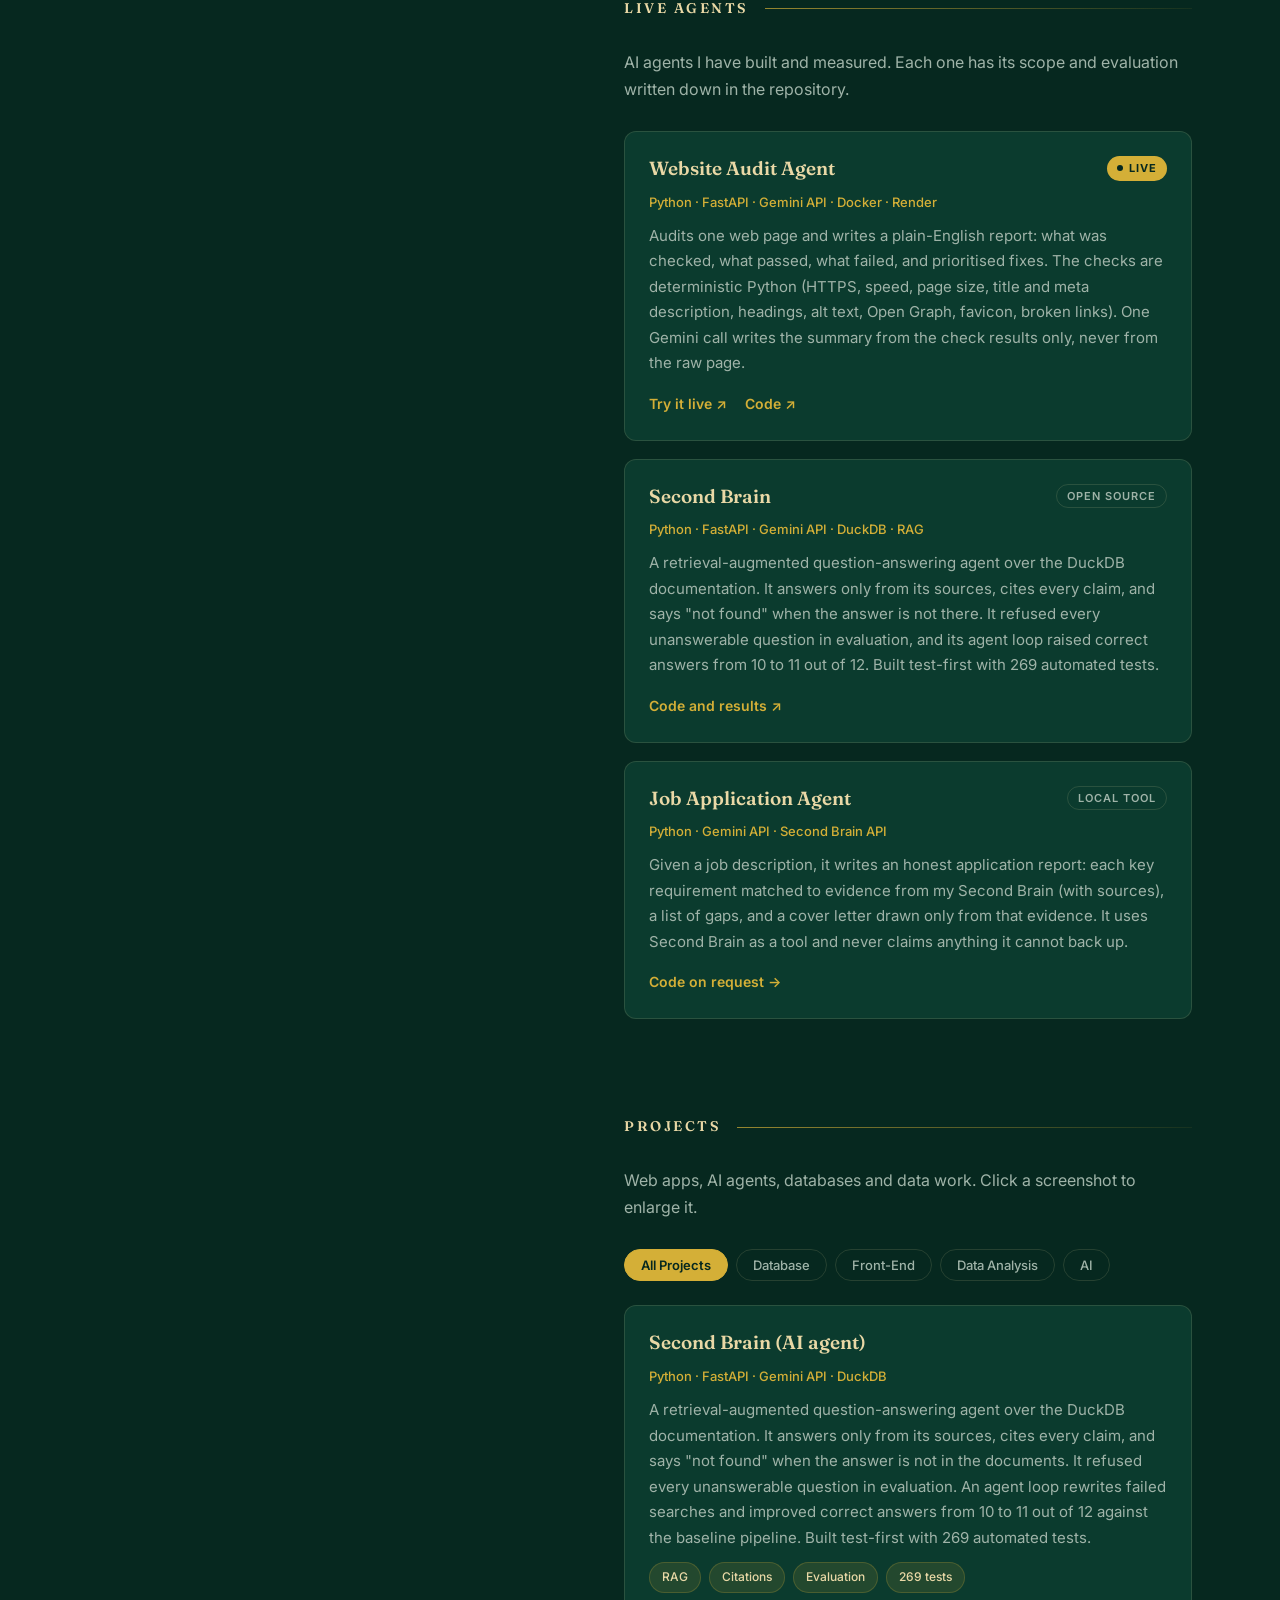
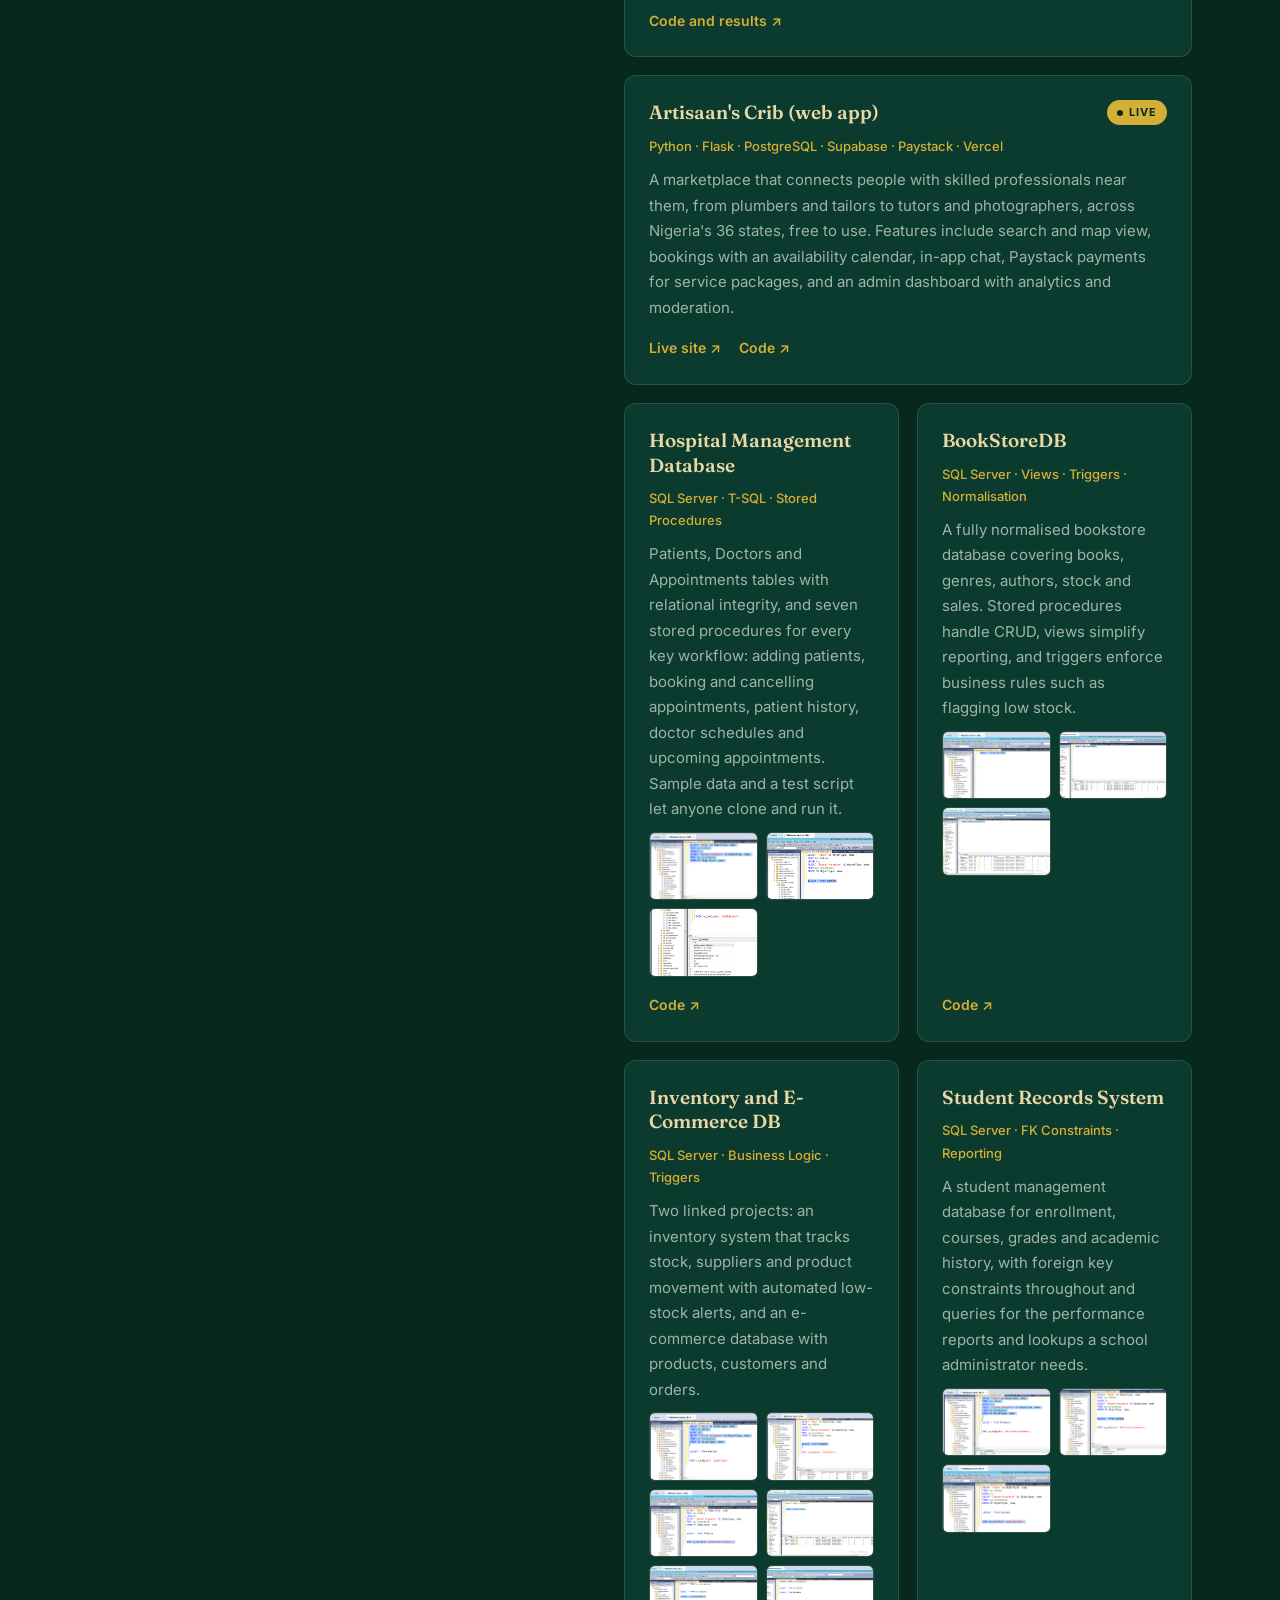
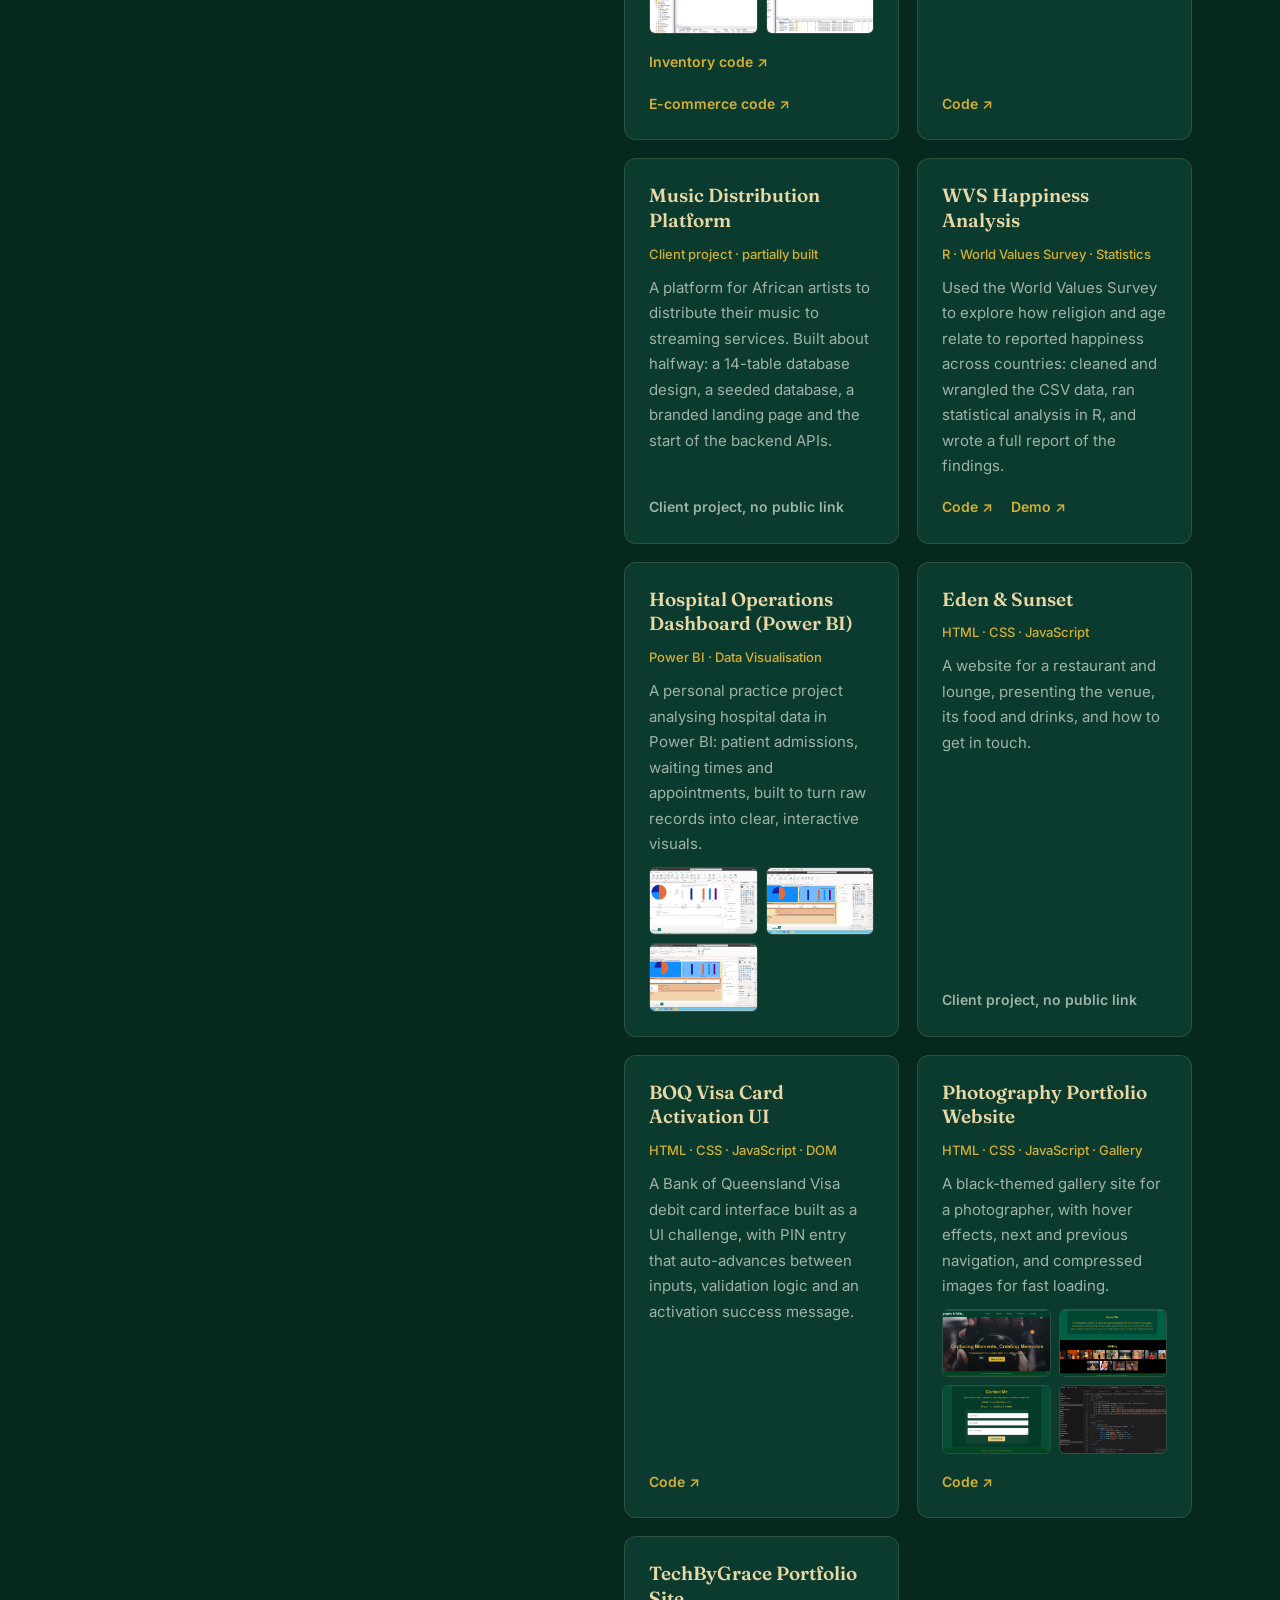
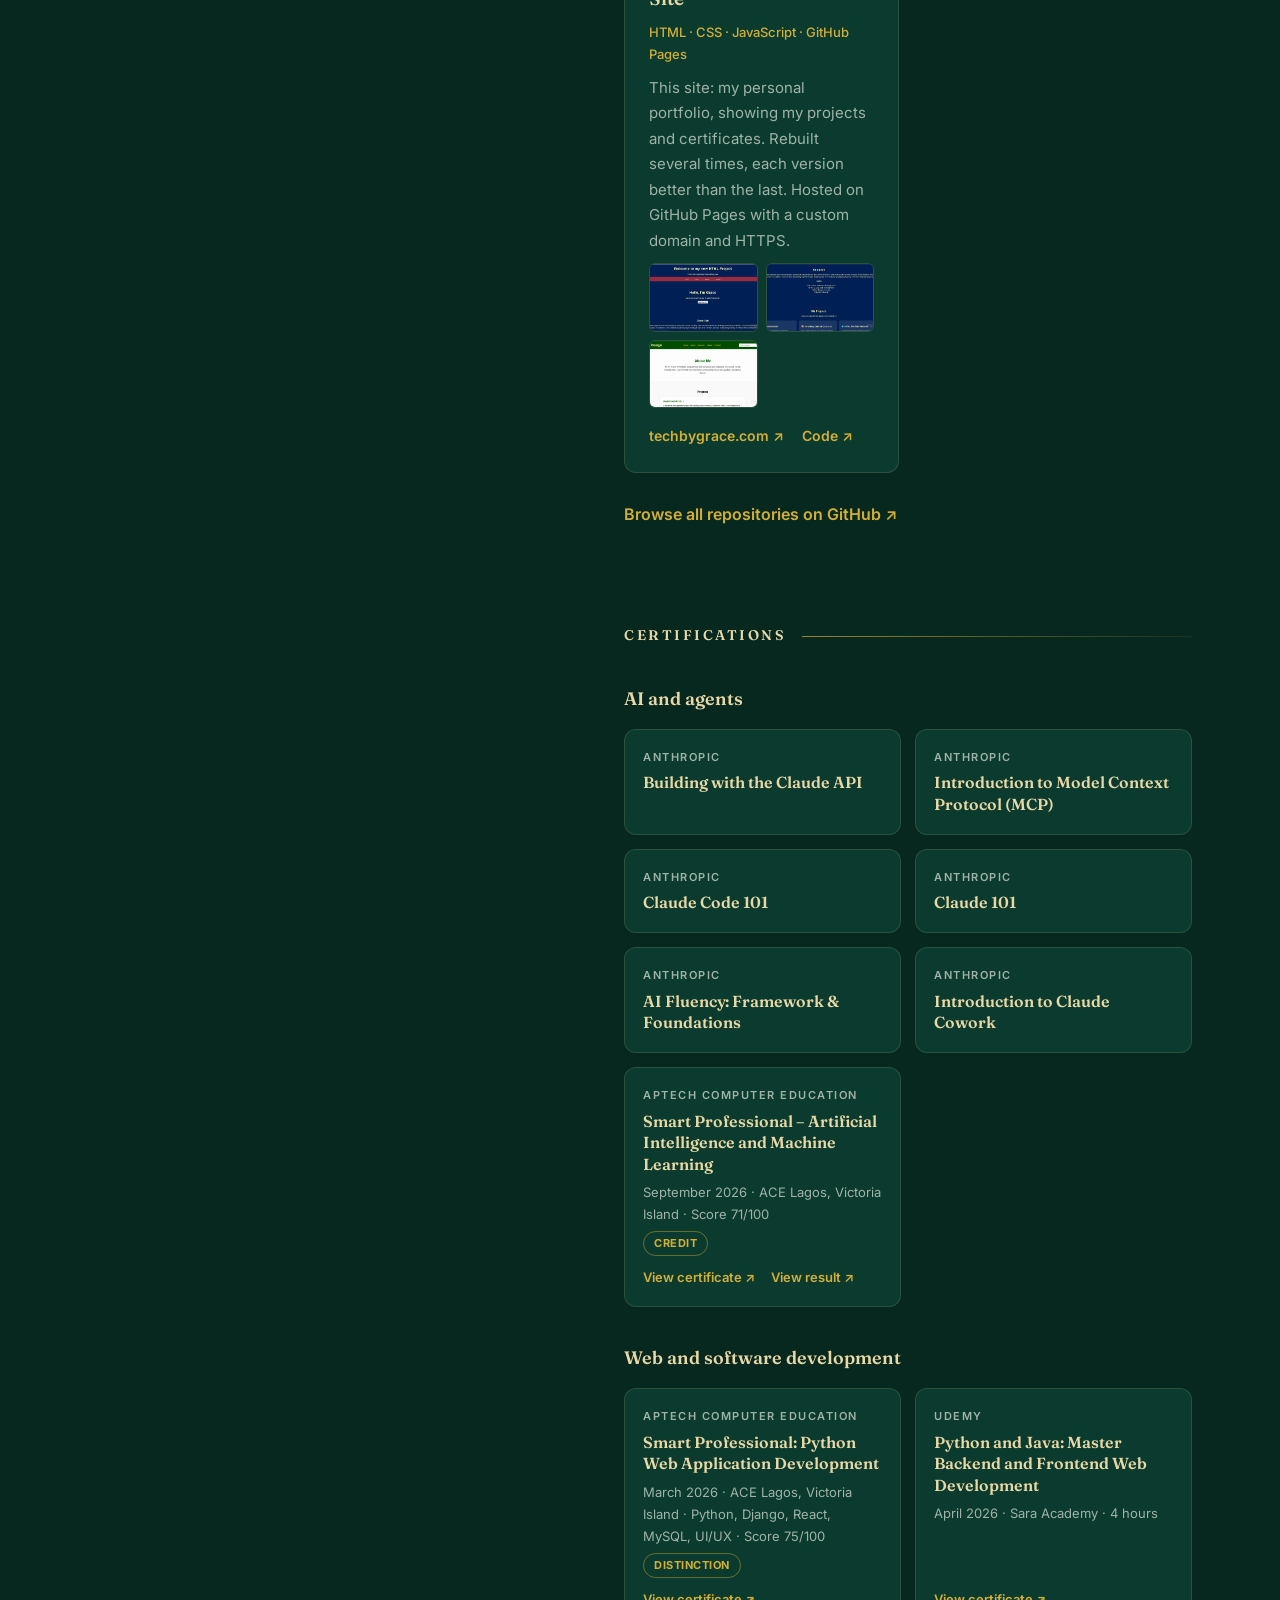
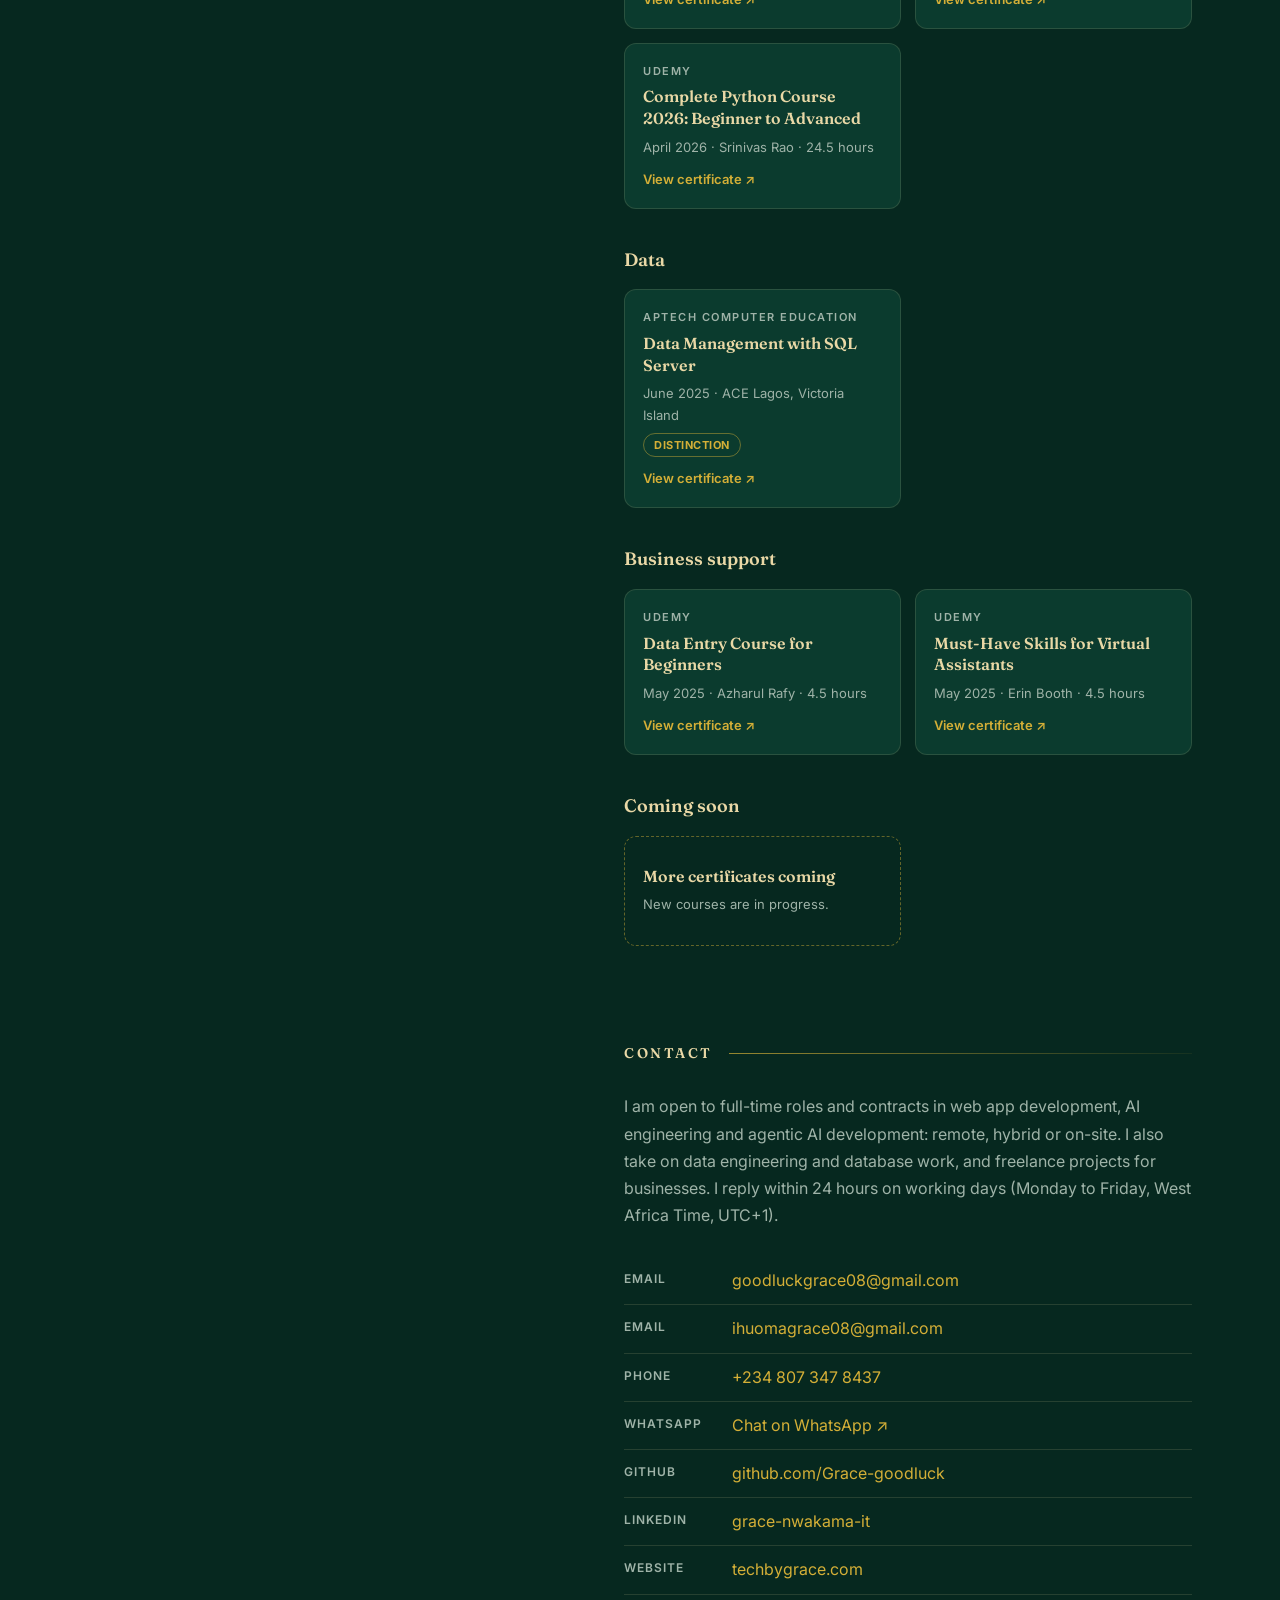
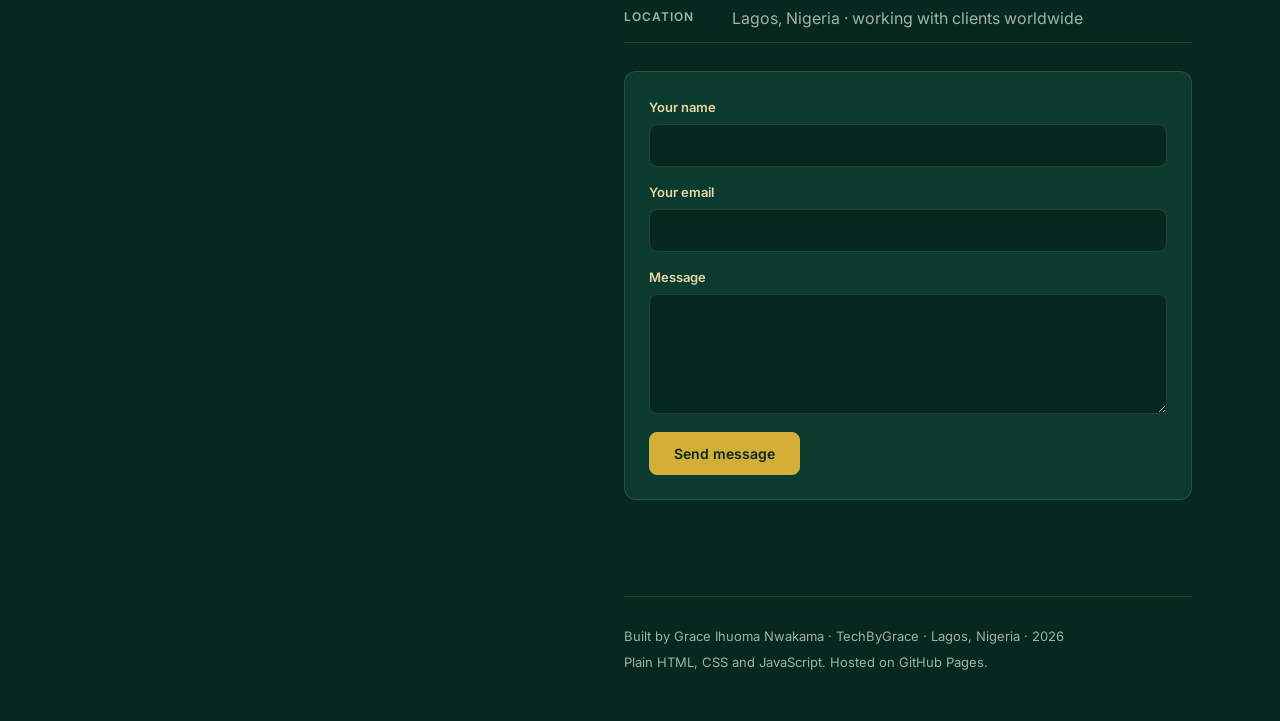
==== commit fc097cdf: "Add typing headline and gold hover accents" ====
--- a/index.html
+++ b/index.html
@@ -34,7 +34,10 @@
       <h1 class="name"><a href="#about">Grace Ihuoma Nwakama</a></h1>
       <img class="portrait" src="image/grace-portrait.jpg" alt="Grace Nwakama, full stack and AI developer" width="328" height="600">
       <p class="role">Full Stack and AI Developer</p>
-      <p class="tagline">I build web apps and AI agents, and I measure whether they actually work.</p>
+      <p class="tagline">
+        <span class="tagline-full">I build web apps and AI agents, and I measure whether they actually work.</span>
+        <span class="typed" aria-hidden="true" data-lines="I build web apps.|I build AI agents.|I build tools that tell the truth."></span>
+      </p>
       <p class="avail"><span class="dot" aria-hidden="true"></span>Open to full-time roles and contracts: remote, hybrid or on-site</p>
 
       <nav id="site-nav" class="nav" aria-label="Sections">
--- a/style.css
+++ b/style.css
@@ -78,6 +78,20 @@
 }
 .role { font-family: var(--font-head); font-size: 21px; font-weight: 500; color: var(--pale-gold); margin-top: 14px; }
 .tagline { color: var(--muted); max-width: 340px; margin-top: 14px; }
+
+/* Typing headline: JS adds .typing; the full sentence stays for screen readers and search engines */
+.typed { display: none; }
+.typing .tagline-full {
+  position: absolute; width: 1px; height: 1px; overflow: hidden;
+  clip: rect(0 0 0 0); clip-path: inset(50%); white-space: nowrap;
+}
+.typing .typed { display: block; min-height: 1.7em; color: var(--text); }
+.typing .typed::after {
+  content: ''; display: inline-block; width: 2px; height: 1.05em; margin-left: 3px;
+  background: var(--gold); vertical-align: -0.15em; animation: caret 1s steps(1) infinite;
+}
+.typing.typed-static .typed::after { display: none; }
+@keyframes caret { 50% { opacity: 0; } }
 .avail { display: flex; gap: 10px; align-items: baseline; font-size: 13px; color: var(--muted); margin-top: 20px; max-width: 340px; }
 .dot { flex: none; width: 8px; height: 8px; border-radius: 50%; background: var(--gold); box-shadow: 0 0 0 4px var(--gold-soft); transform: translateY(-1px); }
 
@@ -103,7 +117,14 @@
   letter-spacing: 2.5px; text-transform: uppercase; margin-bottom: 28px;
   display: flex; align-items: center; gap: 16px;
 }
-.sec-title::after { content: ''; flex: 1; height: 1px; background: var(--line); }
+.sec-title::after {
+  content: ''; flex: 1; height: 1px;
+  background: linear-gradient(90deg, rgba(212, 175, 55, 0.7), rgba(212, 175, 55, 0.08));
+  transform-origin: left; transition: transform 1s var(--ease) .15s;
+}
+/* Line draws in when the title scrolls into view (only when motion is allowed) */
+.reveal-ready .sec-title::after { transform: scaleX(0); }
+.reveal-ready .sec-title.in::after { transform: scaleX(1); }
 .sub { font-family: var(--font-head); font-size: 18px; font-weight: 600; color: var(--pale-gold); margin: 36px 0 14px; }
 .lead { color: var(--muted); margin-bottom: 28px; }
 main p + p { margin-top: 14px; }
@@ -138,7 +159,10 @@
   padding: 24px; display: flex; flex-direction: column; gap: 10px;
   transition: transform .3s var(--ease), border-color .3s, box-shadow .3s;
 }
-.card:hover { transform: translateY(-4px); border-color: var(--line-strong); box-shadow: 0 16px 36px -18px rgba(0, 0, 0, 0.7); }
+.card:hover {
+  transform: translateY(-4px); border-color: var(--line-strong);
+  box-shadow: 0 16px 36px -18px rgba(0, 0, 0, 0.7), 0 0 0 1px rgba(212, 175, 55, 0.18), 0 0 28px -8px rgba(212, 175, 55, 0.28);
+}
 .card p { color: var(--muted); font-size: 15px; }
 .card p + p { margin-top: 0; }
 .card-head { display: flex; justify-content: space-between; align-items: flex-start; gap: 12px; }
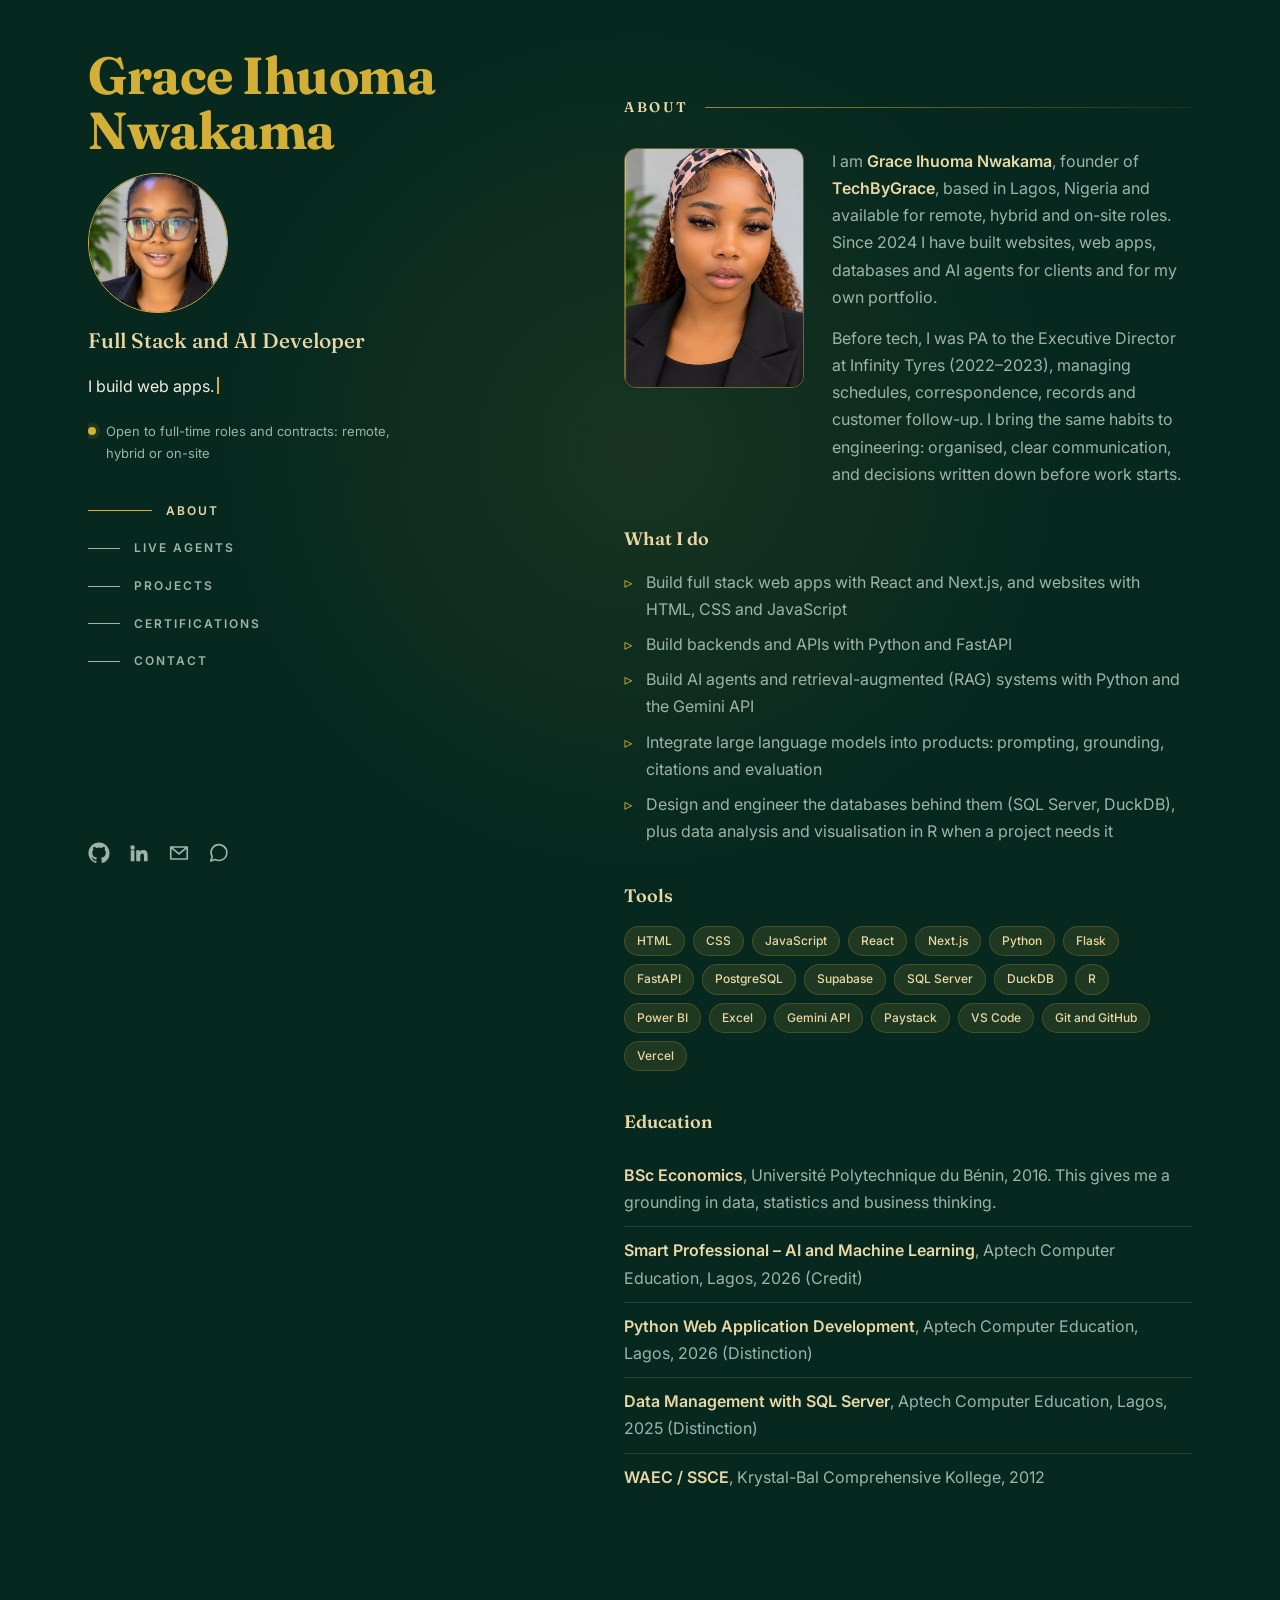
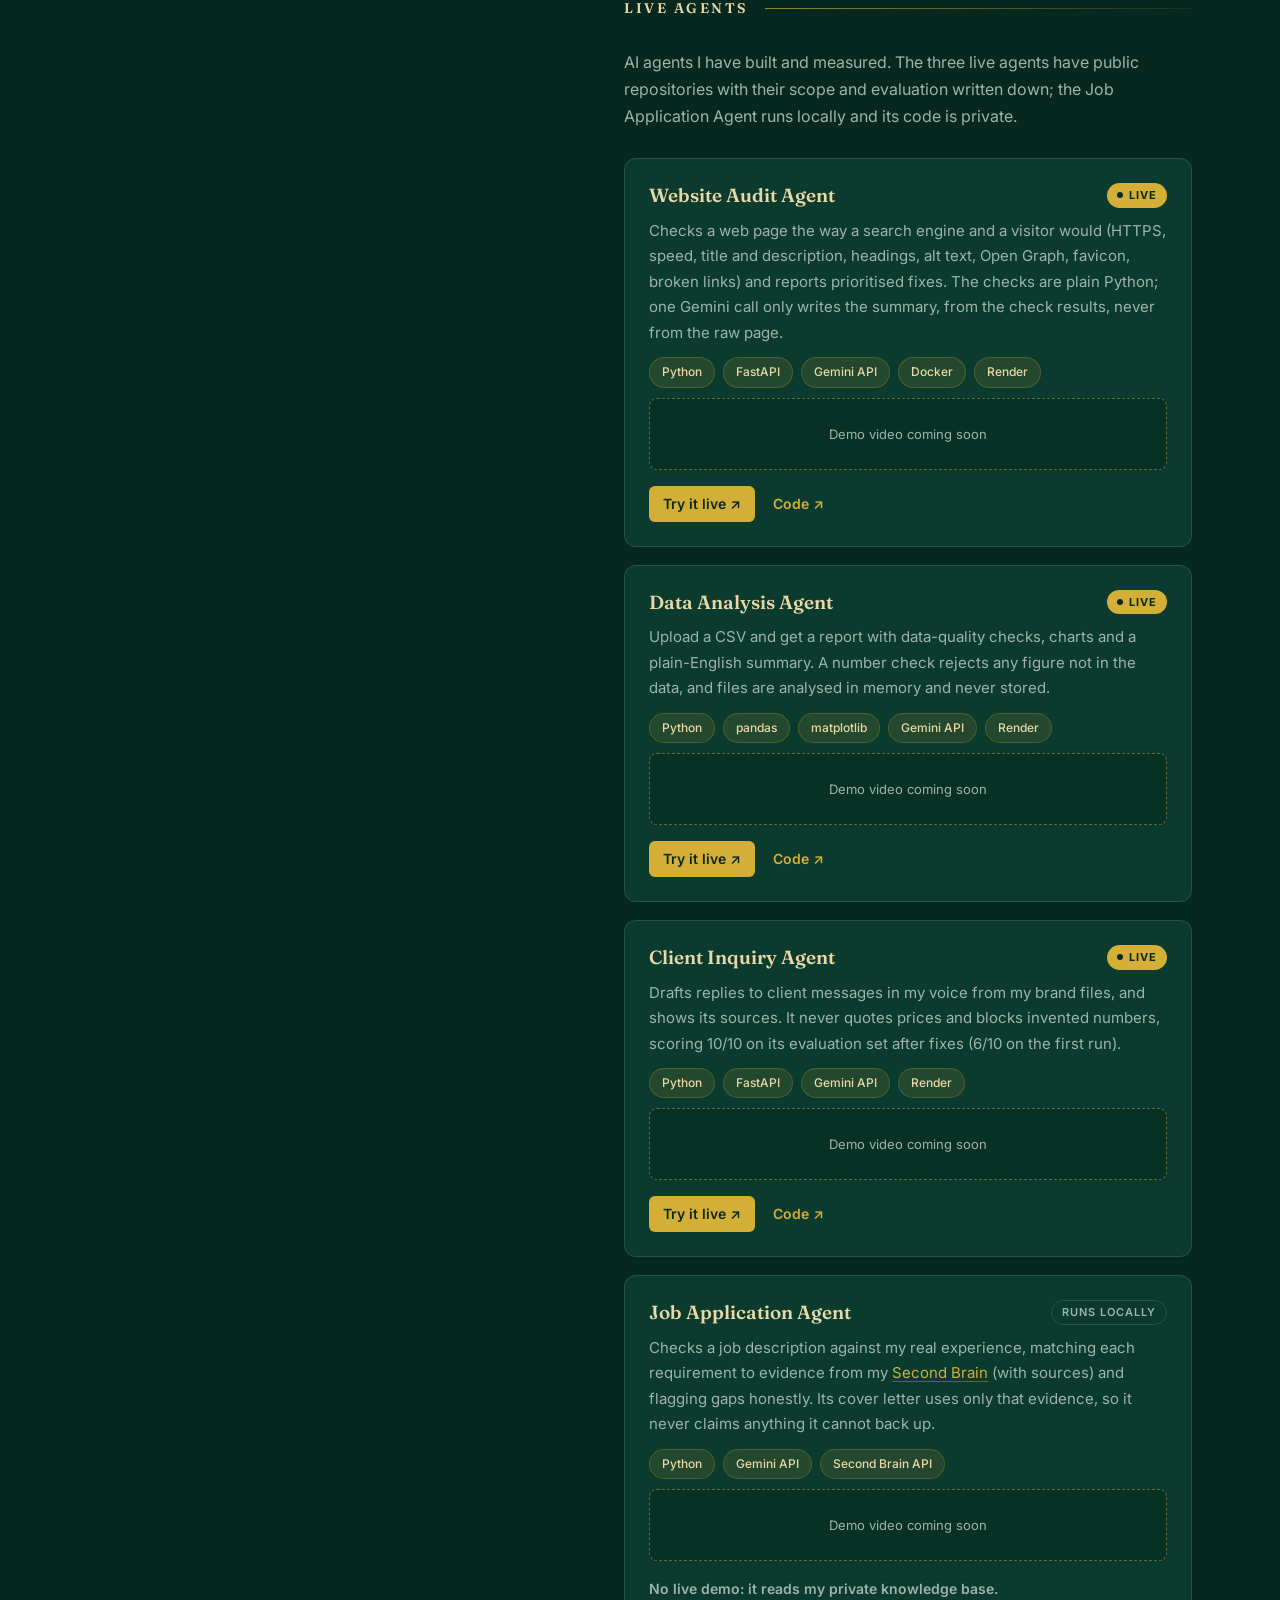
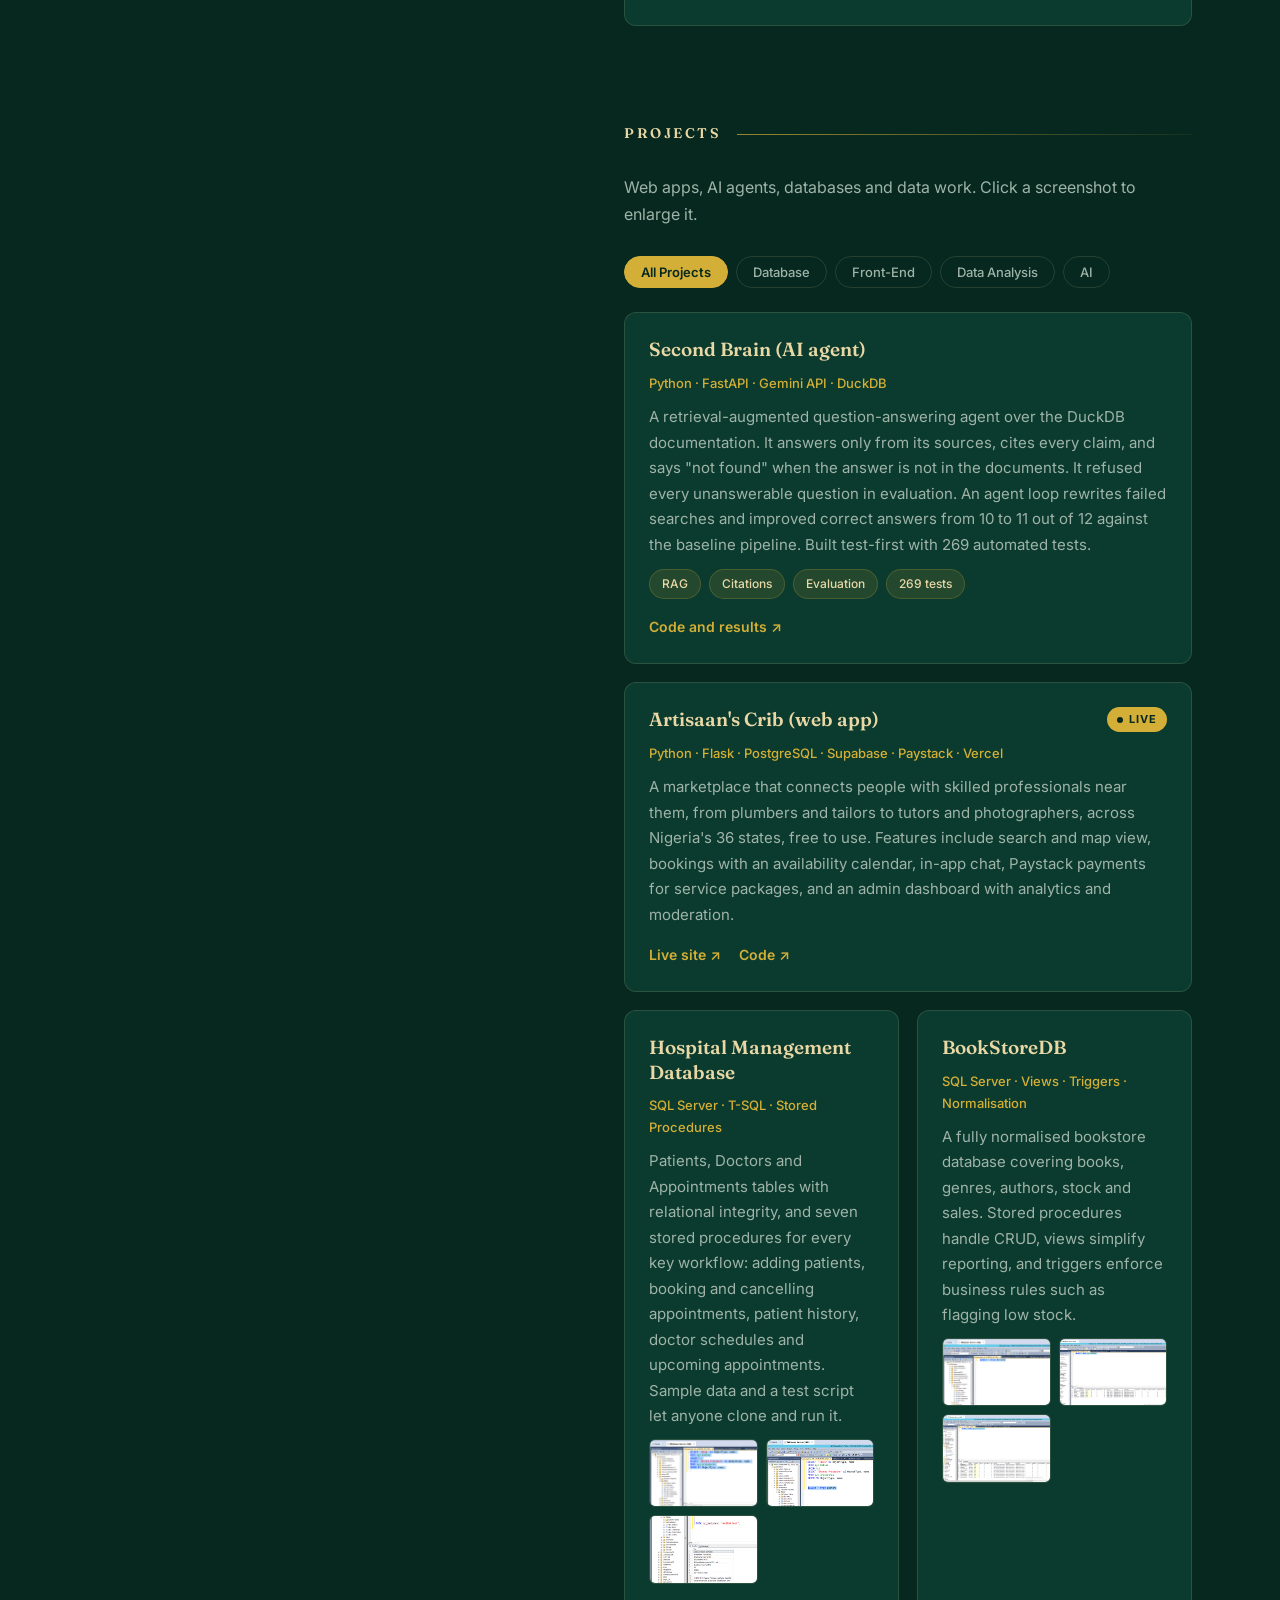
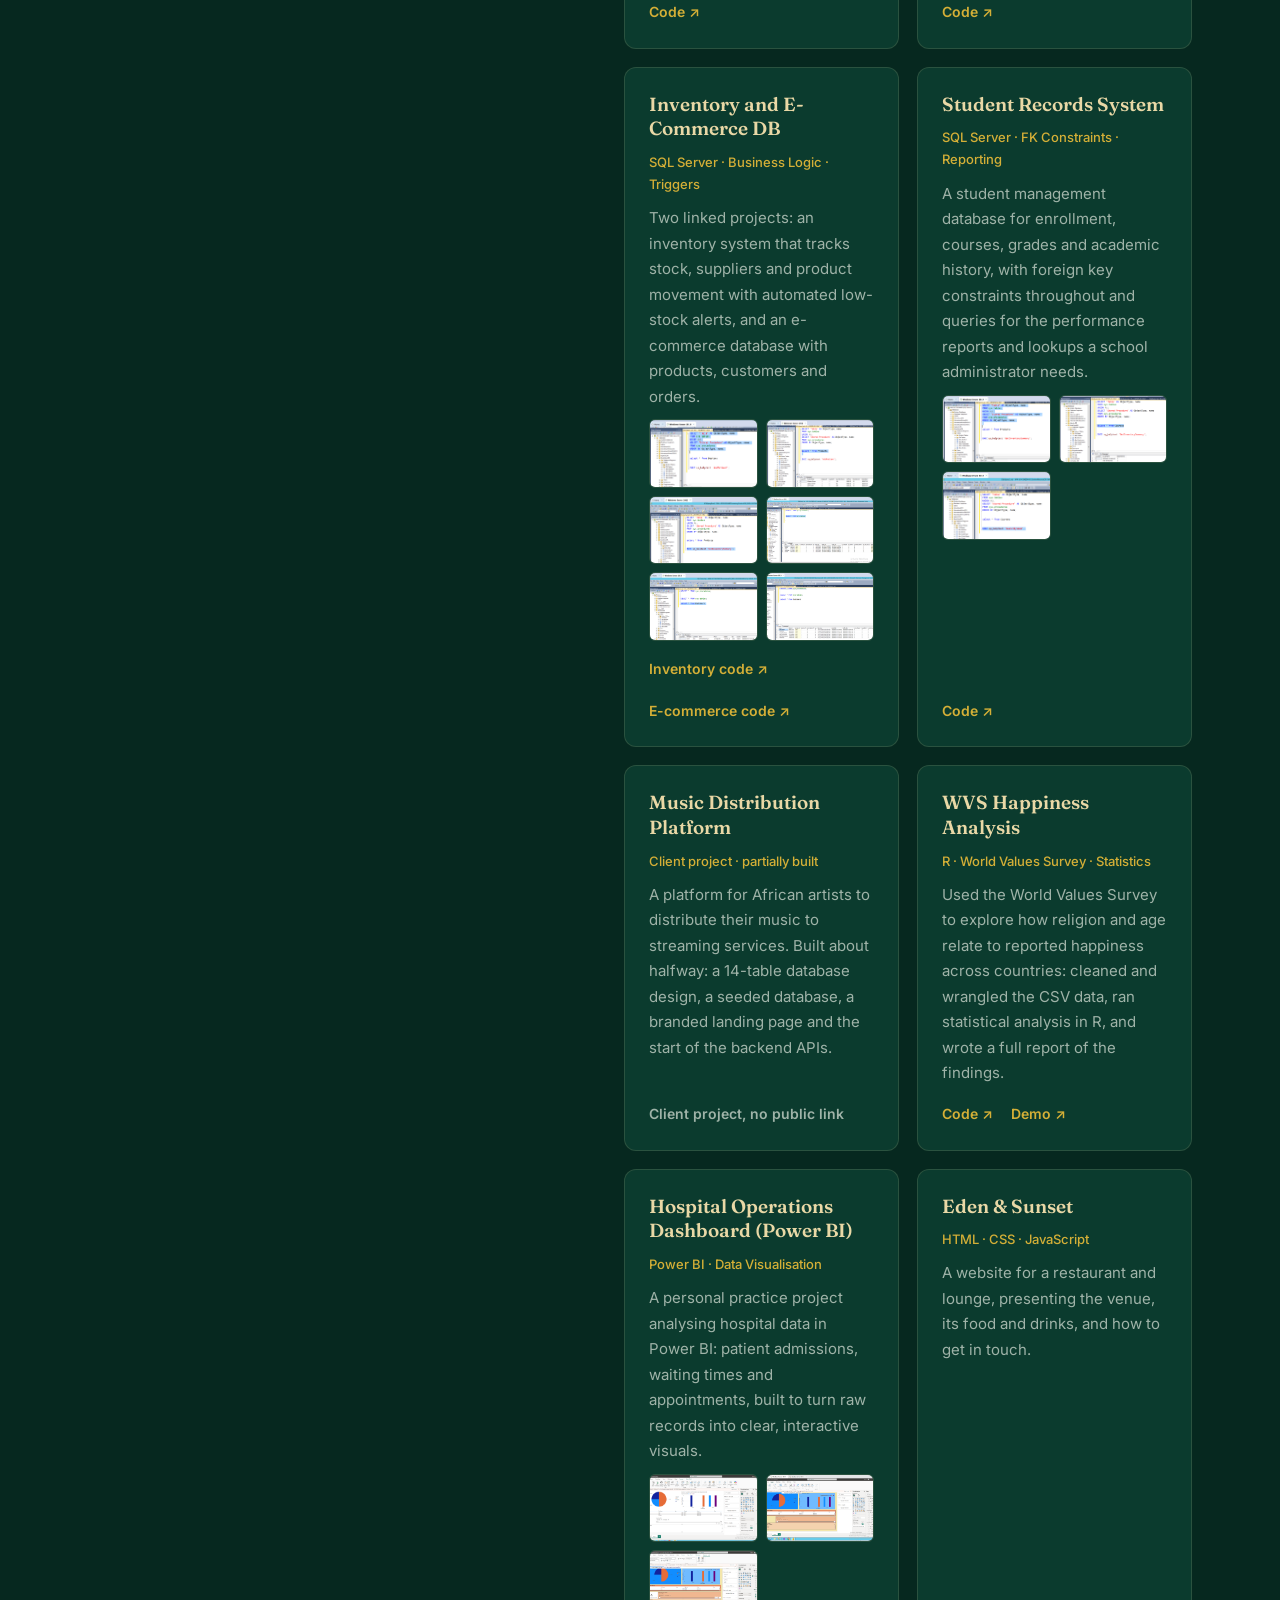
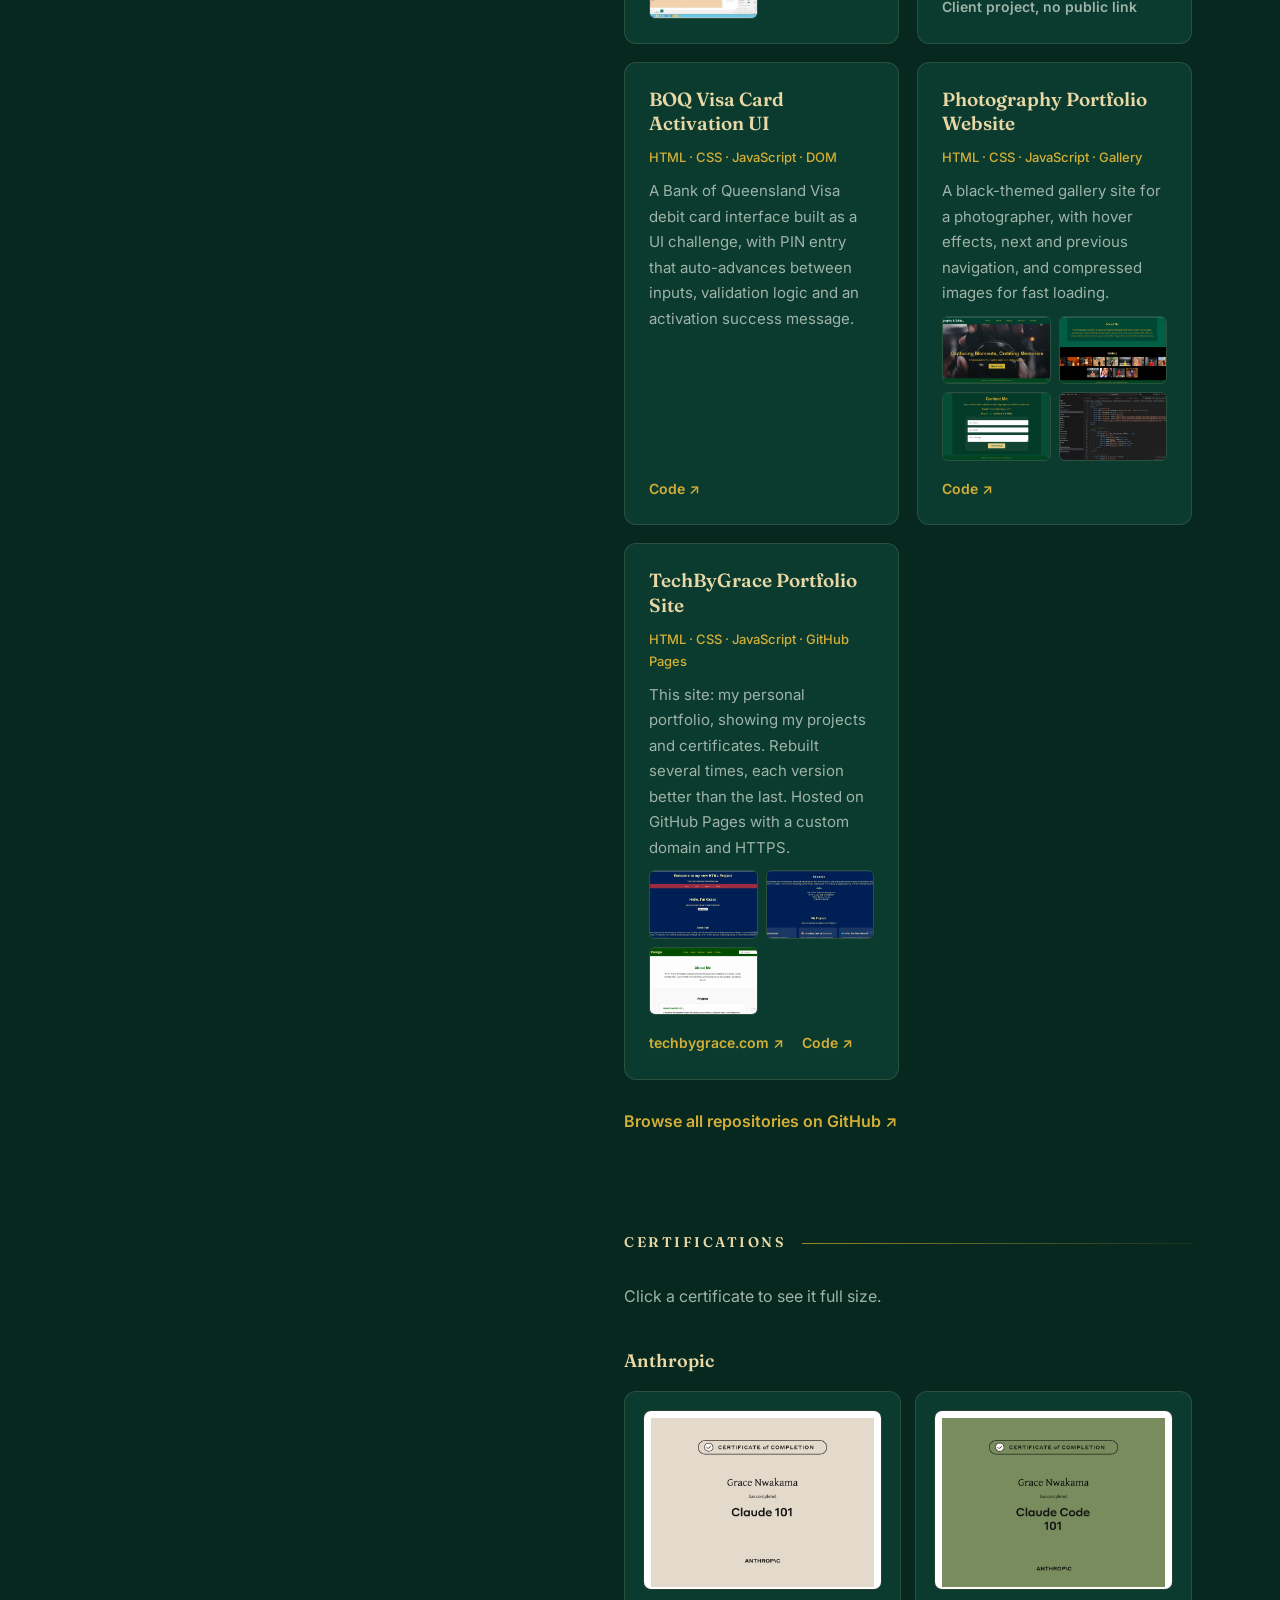
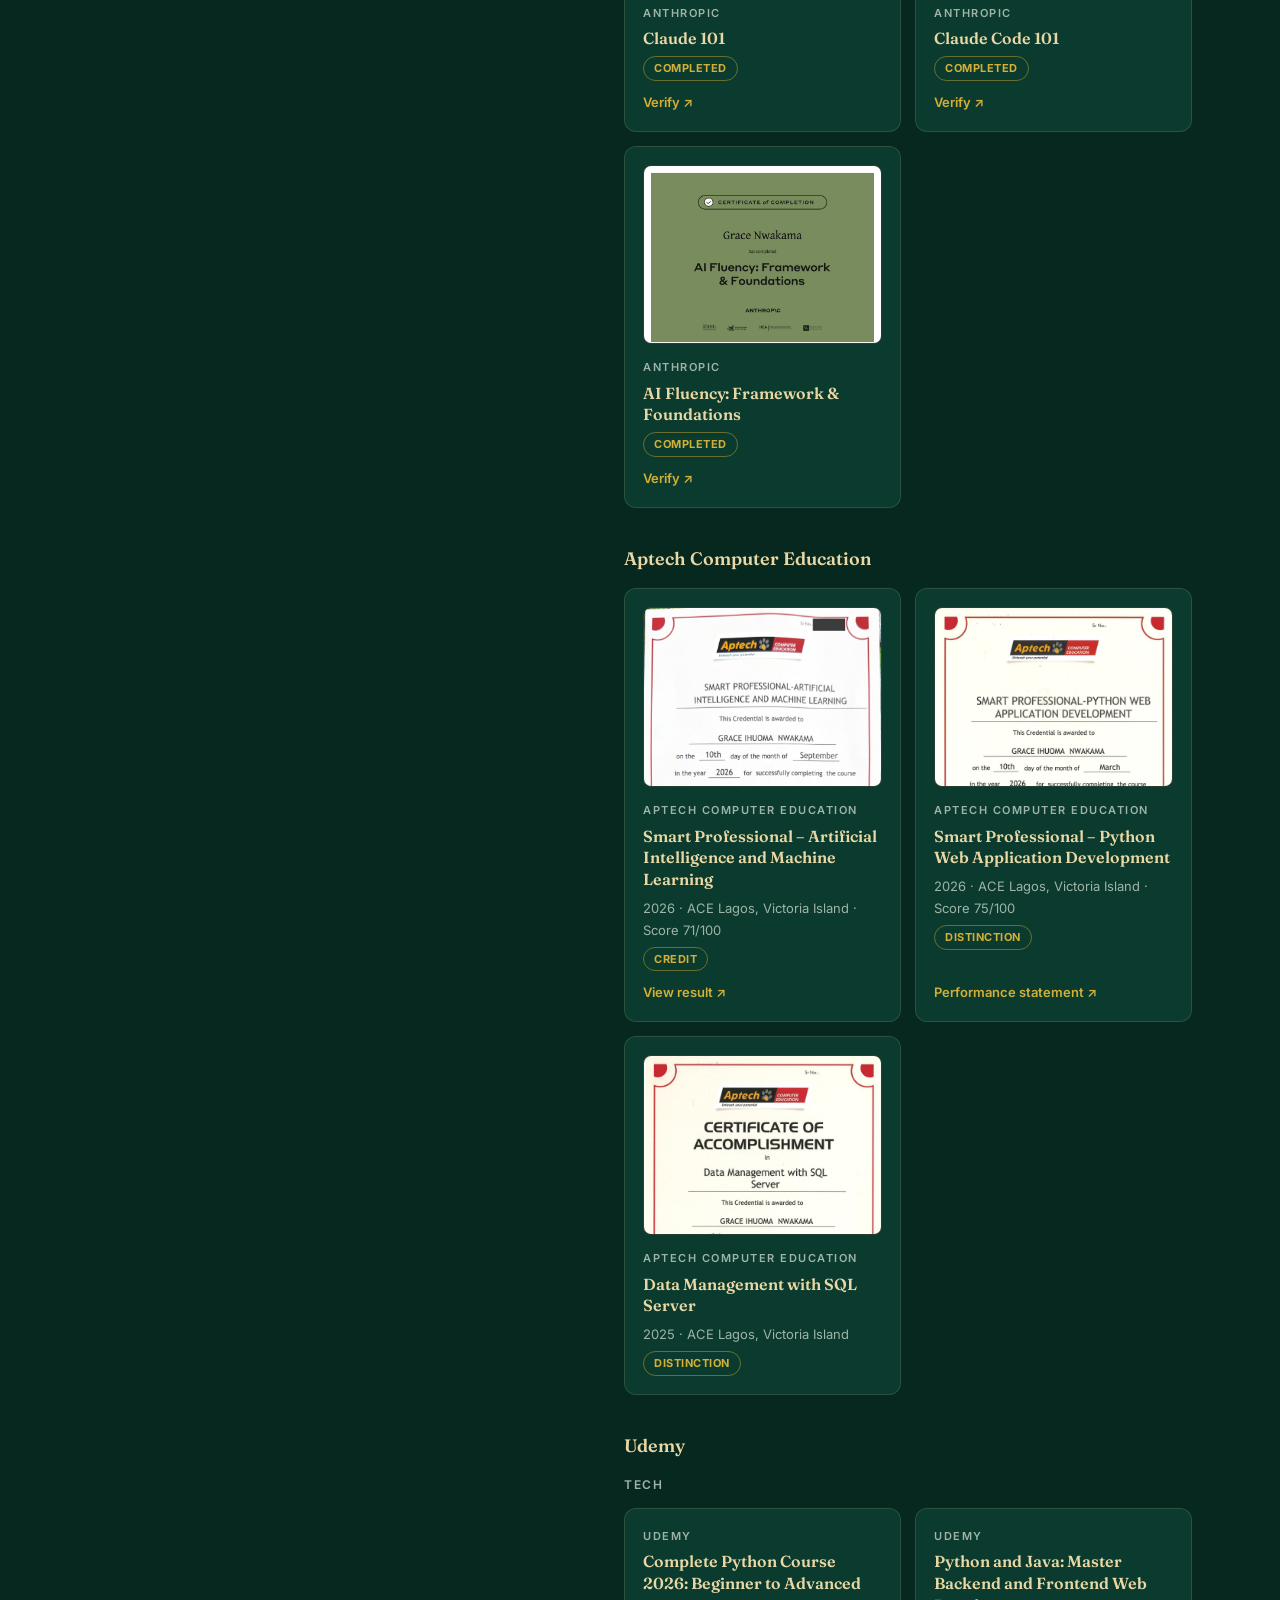
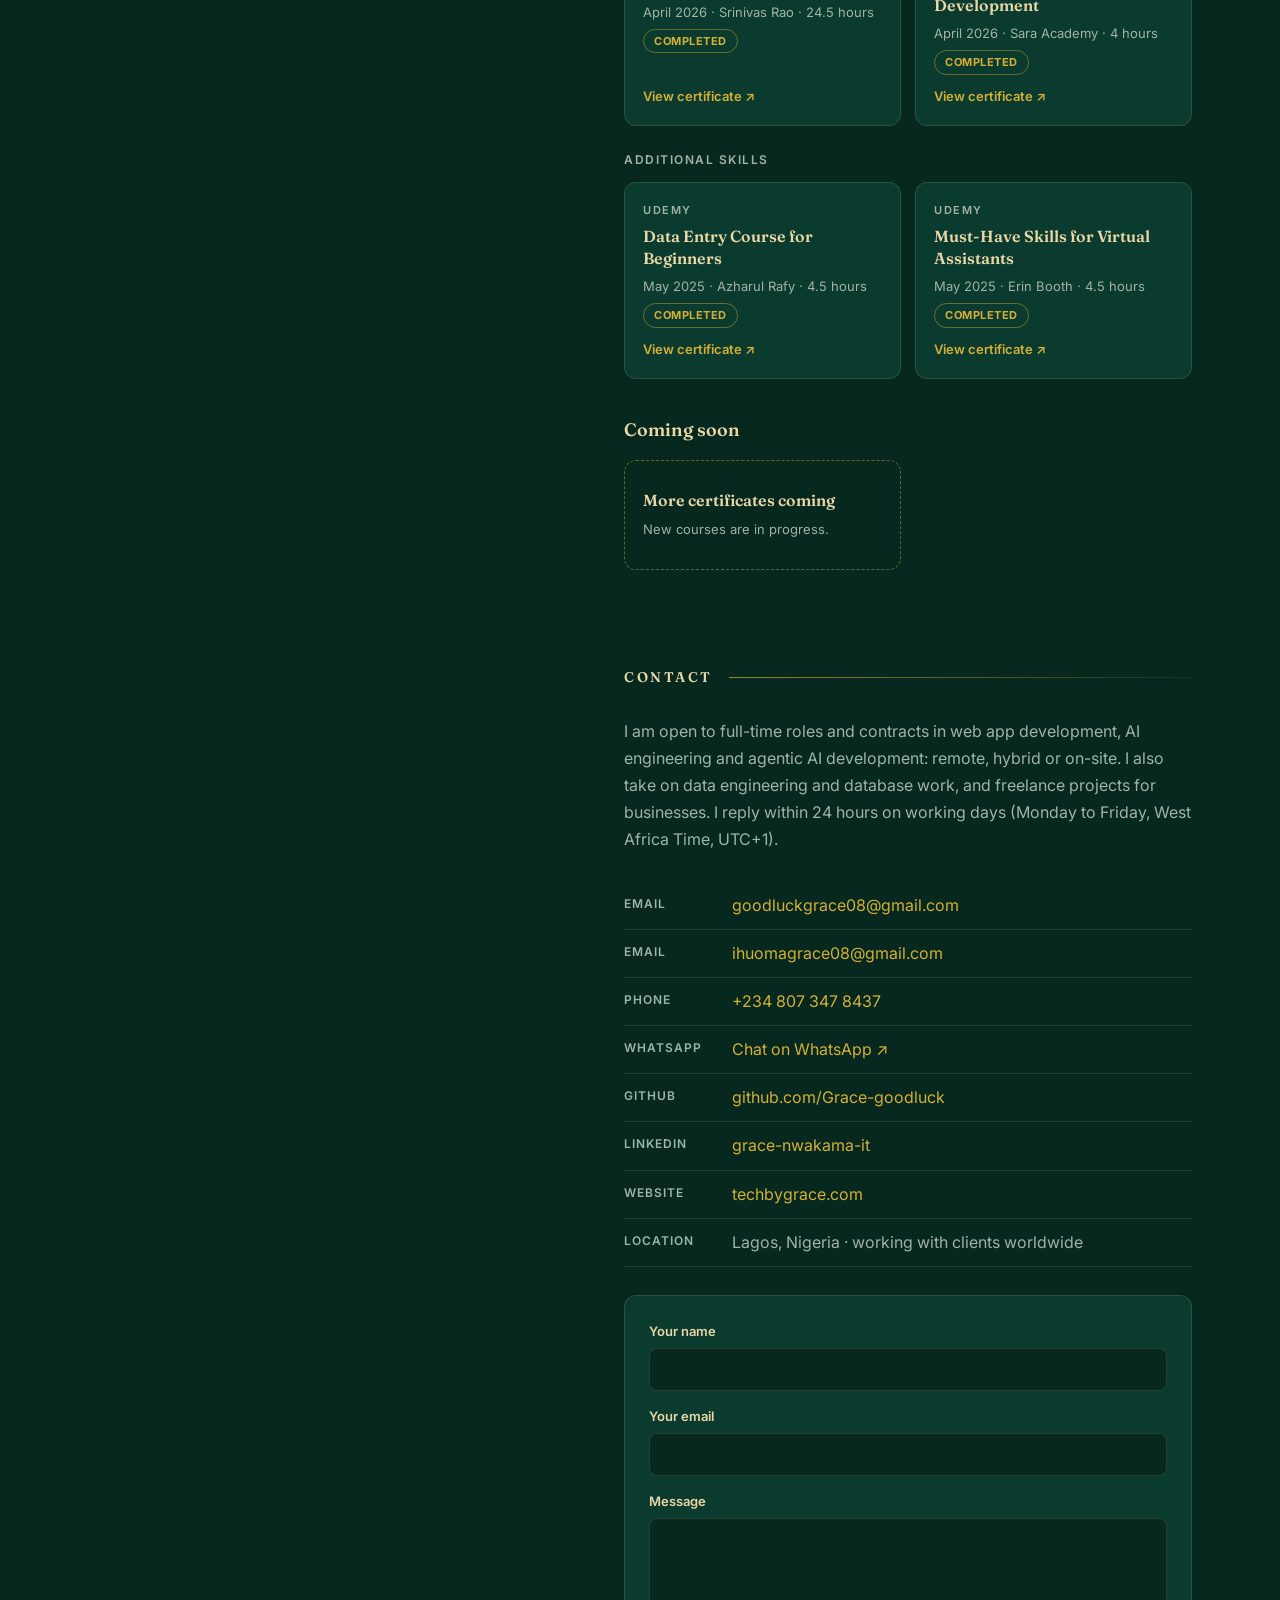
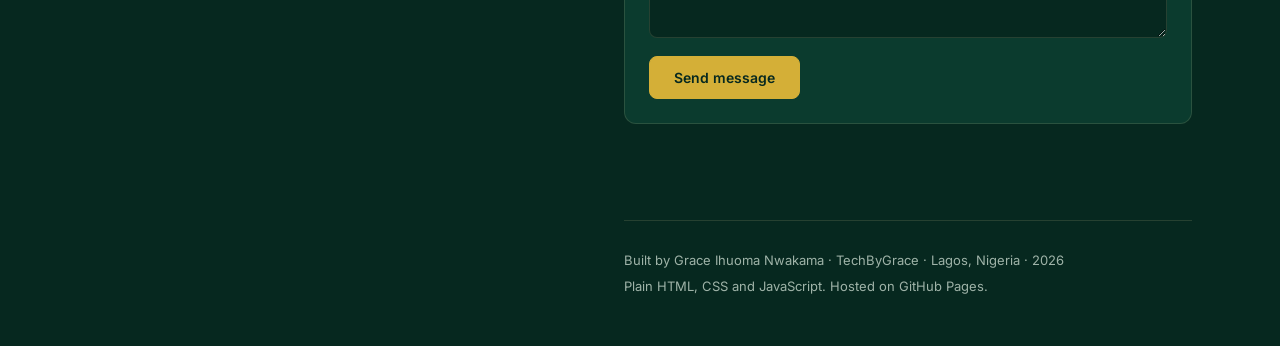
==== commit c293826b: "Add all four agents, updated certifications with verify links, remove duplicate Second Brain" ====
--- a/index.html
+++ b/index.html
@@ -104,44 +104,67 @@
     <!-- LIVE AGENTS -->
     <section id="agents" class="section" aria-labelledby="agents-h">
       <h2 id="agents-h" class="sec-title">Live Agents</h2>
-      <p class="lead reveal">AI agents I have built and measured. Each one has its scope and evaluation written down in the repository.</p>
-
+      <p class="lead reveal">AI agents I have built and measured. The three live agents have public repositories with their scope and evaluation written down; the Job Application Agent runs locally and its code is private.</p>
+
+      <!--
+        DEMO VIDEO: to fill a placeholder, replace its <div class="demo-slot">…</div> with e.g.
+        <video class="demo-video" controls preload="none" poster="image/AGENT-poster.jpg">
+          <source src="video/AGENT-demo.mp4" type="video/mp4">
+        </video>
+      -->
       <div class="stack">
         <article class="card reveal">
           <div class="card-head">
             <h3 class="card-title">Website Audit Agent</h3>
             <span class="badge-live">Live</span>
           </div>
-          <p class="card-stack">Python · FastAPI · Gemini API · Docker · Render</p>
-          <p>Audits one web page and writes a plain-English report: what was checked, what passed, what failed, and prioritised fixes. The checks are deterministic Python (HTTPS, speed, page size, title and meta description, headings, alt text, Open Graph, favicon, broken links). One Gemini call writes the summary from the check results only, never from the raw page.</p>
-          <p class="links">
-            <a href="https://website-audit-agent-hu0d.onrender.com" target="_blank" rel="noopener">Try it live &nearr;</a>
+          <p>Checks a web page the way a search engine and a visitor would (HTTPS, speed, title and description, headings, alt text, Open Graph, favicon, broken links) and reports prioritised fixes. The checks are plain Python; one Gemini call only writes the summary, from the check results, never from the raw page.</p>
+          <ul class="tags" aria-label="Tech"><li>Python</li><li>FastAPI</li><li>Gemini API</li><li>Docker</li><li>Render</li></ul>
+          <div class="demo-slot">Demo video coming soon</div>
+          <p class="links">
+            <a class="btn-sm" href="https://website-audit-agent-hu0d.onrender.com" target="_blank" rel="noopener">Try it live &nearr;</a>
             <a href="https://github.com/Grace-goodluck/website-audit-agent" target="_blank" rel="noopener">Code &nearr;</a>
           </p>
         </article>
 
         <article class="card reveal">
           <div class="card-head">
-            <h3 class="card-title">Second Brain</h3>
-            <span class="status">Open source</span>
-          </div>
-          <p class="card-stack">Python · FastAPI · Gemini API · DuckDB · RAG</p>
-          <p>A retrieval-augmented question-answering agent over the DuckDB documentation. It answers only from its sources, cites every claim, and says "not found" when the answer is not there. It refused every unanswerable question in evaluation, and its agent loop raised correct answers from 10 to 11 out of 12. Built test-first with 269 automated tests.</p>
-          <p class="links">
-            <a href="https://github.com/Grace-goodluck/second_brain" target="_blank" rel="noopener">Code and results &nearr;</a>
+            <h3 class="card-title">Data Analysis Agent</h3>
+            <span class="badge-live">Live</span>
+          </div>
+          <p>Upload a CSV and get a report with data-quality checks, charts and a plain-English summary. A number check rejects any figure not in the data, and files are analysed in memory and never stored.</p>
+          <ul class="tags" aria-label="Tech"><li>Python</li><li>pandas</li><li>matplotlib</li><li>Gemini API</li><li>Render</li></ul>
+          <div class="demo-slot">Demo video coming soon</div>
+          <p class="links">
+            <a class="btn-sm" href="https://data-analysis-agent-ynlc.onrender.com" target="_blank" rel="noopener">Try it live &nearr;</a>
+            <a href="https://github.com/Grace-goodluck/data-analysis-agent" target="_blank" rel="noopener">Code &nearr;</a>
+          </p>
+        </article>
+
+        <article class="card reveal">
+          <div class="card-head">
+            <h3 class="card-title">Client Inquiry Agent</h3>
+            <span class="badge-live">Live</span>
+          </div>
+          <p>Drafts replies to client messages in my voice from my brand files, and shows its sources. It never quotes prices and blocks invented numbers, scoring 10/10 on its evaluation set after fixes (6/10 on the first run).</p>
+          <ul class="tags" aria-label="Tech"><li>Python</li><li>FastAPI</li><li>Gemini API</li><li>Render</li></ul>
+          <div class="demo-slot">Demo video coming soon</div>
+          <p class="links">
+            <a class="btn-sm" href="https://client-inquiry-agent.onrender.com" target="_blank" rel="noopener">Try it live &nearr;</a>
+            <a href="https://github.com/Grace-goodluck/client-inquiry-agent" target="_blank" rel="noopener">Code &nearr;</a>
           </p>
         </article>
 
         <article class="card reveal">
           <div class="card-head">
             <h3 class="card-title">Job Application Agent</h3>
-            <span class="status">Local tool</span>
-          </div>
-          <p class="card-stack">Python · Gemini API · Second Brain API</p>
-          <p>Given a job description, it writes an honest application report: each key requirement matched to evidence from my Second Brain (with sources), a list of gaps, and a cover letter drawn only from that evidence. It uses Second Brain as a tool and never claims anything it cannot back up.</p>
-          <p class="links">
-            <a href="mailto:goodluckgrace08@gmail.com?subject=Job%20Application%20Agent%20code">Code on request &rarr;</a>
-          </p>
+            <span class="status">Runs locally</span>
+          </div>
+          <p>Checks a job description against my real experience, matching each requirement to evidence from my <a href="#second-brain">Second Brain</a> (with sources) and flagging gaps honestly. Its cover letter uses only that evidence, so it never claims anything it cannot back up.</p>
+          <ul class="tags" aria-label="Tech"><li>Python</li><li>Gemini API</li><li>Second Brain API</li></ul>
+          <div class="demo-slot">Demo video coming soon</div>
+          <!-- No code link: the repository is not on GitHub yet. Add one here if it is published. -->
+          <p class="links muted">No live demo: it reads my private knowledge base.</p>
         </article>
       </div>
     </section>
@@ -162,7 +185,7 @@
       <div class="grid" id="project-grid">
 
         <!-- Second Brain (featured, AI) -->
-        <article class="card feat reveal" data-c="ai">
+        <article class="card feat reveal" data-c="ai" id="second-brain">
           <h3 class="card-title">Second Brain (AI agent)</h3>
           <p class="card-stack">Python · FastAPI · Gemini API · DuckDB</p>
           <p>A retrieval-augmented question-answering agent over the DuckDB documentation. It answers only from its sources, cites every claim, and says "not found" when the answer is not in the documents. It refused every unanswerable question in evaluation. An agent loop rewrites failed searches and improved correct answers from 10 to 11 out of 12 against the baseline pipeline. Built test-first with 269 automated tests.</p>
@@ -329,89 +352,151 @@
     <section id="certifications" class="section" aria-labelledby="certs-h">
       <h2 id="certs-h" class="sec-title">Certifications</h2>
 
-      <h3 class="sub reveal">AI and agents</h3>
+      <p class="lead reveal">Click a certificate to see it full size.</p>
+
+      <h3 class="sub reveal">Anthropic</h3>
       <div class="certs">
-        <div class="cert reveal"><p class="cert-issuer">Anthropic</p><p class="cert-name">Building with the Claude API</p></div>
-        <div class="cert reveal"><p class="cert-issuer">Anthropic</p><p class="cert-name">Introduction to Model Context Protocol (MCP)</p></div>
-        <div class="cert reveal"><p class="cert-issuer">Anthropic</p><p class="cert-name">Claude Code 101</p></div>
-        <div class="cert reveal"><p class="cert-issuer">Anthropic</p><p class="cert-name">Claude 101</p></div>
-        <div class="cert reveal"><p class="cert-issuer">Anthropic</p><p class="cert-name">AI Fluency: Framework &amp; Foundations</p></div>
-        <div class="cert reveal"><p class="cert-issuer">Anthropic</p><p class="cert-name">Introduction to Claude Cowork</p></div>
-        <div class="cert reveal">
+        <article class="cert reveal">
+          <a class="cert-thumb" href="image/anthropic-claude-101.jpg" target="_blank" rel="noopener">
+            <img src="image/anthropic-claude-101.jpg" alt="Anthropic Claude 101 certificate of completion awarded to Grace Nwakama" loading="lazy">
+          </a>
+          <p class="cert-issuer">Anthropic</p>
+          <h4 class="cert-name">Claude 101</h4>
+          <span class="pill">Completed</span>
+          <p class="cert-links">
+            <a class="cert-link" href="https://verify.skilljar.com/c/73xig9jx5xsf" target="_blank" rel="noopener">Verify &nearr;</a>
+          </p>
+        </article>
+
+        <article class="cert reveal">
+          <a class="cert-thumb" href="image/anthropic-claude-code-101.jpg" target="_blank" rel="noopener">
+            <img src="image/anthropic-claude-code-101.jpg" alt="Anthropic Claude Code 101 certificate of completion awarded to Grace Nwakama" loading="lazy">
+          </a>
+          <p class="cert-issuer">Anthropic</p>
+          <h4 class="cert-name">Claude Code 101</h4>
+          <span class="pill">Completed</span>
+          <p class="cert-links">
+            <a class="cert-link" href="https://verify.skilljar.com/c/q22edfxwa24m" target="_blank" rel="noopener">Verify &nearr;</a>
+          </p>
+        </article>
+
+        <article class="cert reveal">
+          <a class="cert-thumb" href="image/anthropic-ai-fluency.jpg" target="_blank" rel="noopener">
+            <img src="image/anthropic-ai-fluency.jpg" alt="Anthropic AI Fluency: Framework and Foundations certificate of completion awarded to Grace Nwakama" loading="lazy">
+          </a>
+          <p class="cert-issuer">Anthropic</p>
+          <h4 class="cert-name">AI Fluency: Framework &amp; Foundations</h4>
+          <span class="pill">Completed</span>
+          <p class="cert-links">
+            <a class="cert-link" href="https://verify.skilljar.com/c/xphwubuggzkf" target="_blank" rel="noopener">Verify &nearr;</a>
+          </p>
+        </article>
+      </div>
+
+      <h3 class="sub reveal">Aptech Computer Education</h3>
+      <div class="certs">
+        <article class="cert reveal">
+          <a class="cert-thumb" href="image/aptech-ai-ml-cert.jpg" target="_blank" rel="noopener">
+            <img src="image/aptech-ai-ml-cert.jpg" alt="Aptech Smart Professional – Artificial Intelligence and Machine Learning certificate awarded to Grace Nwakama, grade Credit" loading="lazy">
+          </a>
           <p class="cert-issuer">Aptech Computer Education</p>
-          <p class="cert-name">Smart Professional – Artificial Intelligence and Machine Learning</p>
-          <p class="cert-meta">September 2026 · ACE Lagos, Victoria Island · Score 71/100</p>
+          <h4 class="cert-name">Smart Professional – Artificial Intelligence and Machine Learning</h4>
+          <p class="cert-meta">2026 · ACE Lagos, Victoria Island · Score 71/100</p>
           <span class="pill">Credit</span>
           <p class="cert-links">
-            <a class="cert-link" href="image/aptech-ai-ml-cert.jpg" target="_blank" rel="noopener">View certificate &nearr;</a>
             <a class="cert-link" href="image/aptech-ai-ml-result.jpg" target="_blank" rel="noopener">View result &nearr;</a>
           </p>
-        </div>
-      </div>
-
-      <h3 class="sub reveal">Web and software development</h3>
+        </article>
+
+        <article class="cert reveal">
+          <a class="cert-thumb" href="image/aptech-python-certificate.jpg" target="_blank" rel="noopener">
+            <img src="image/aptech-python-certificate.jpg" alt="Aptech Smart Professional – Python Web Application Development certificate awarded to Grace Nwakama, grade Distinction" loading="lazy">
+          </a>
+          <p class="cert-issuer">Aptech Computer Education</p>
+          <h4 class="cert-name">Smart Professional – Python Web Application Development</h4>
+          <p class="cert-meta">2026 · ACE Lagos, Victoria Island · Score 75/100</p>
+          <span class="pill">Distinction</span>
+          <p class="cert-links">
+            <a class="cert-link" href="image/aptech-python-performance-statement.jpg" target="_blank" rel="noopener">Performance statement &nearr;</a>
+          </p>
+        </article>
+
+        <article class="cert reveal">
+          <a class="cert-thumb" href="image/aptech-sql-server-certificate.jpg" target="_blank" rel="noopener">
+            <img src="image/aptech-sql-server-certificate.jpg" alt="Aptech Data Management with SQL Server certificate of accomplishment awarded to Grace Nwakama, grade Distinction" loading="lazy">
+          </a>
+          <p class="cert-issuer">Aptech Computer Education</p>
+          <h4 class="cert-name">Data Management with SQL Server</h4>
+          <p class="cert-meta">2025 · ACE Lagos, Victoria Island</p>
+          <span class="pill">Distinction</span>
+        </article>
+      </div>
+
+      <h3 class="sub reveal">Udemy</h3>
+      <h4 class="sub-group reveal">Tech</h4>
       <div class="certs">
-        <div class="cert reveal">
-          <p class="cert-issuer">Aptech Computer Education</p>
-          <p class="cert-name">Smart Professional: Python Web Application Development</p>
-          <p class="cert-meta">March 2026 · ACE Lagos, Victoria Island · Python, Django, React, MySQL, UI/UX · Score 75/100</p>
-          <span class="pill">Distinction</span>
-          <a class="cert-link" href="https://drive.google.com/file/d/1j-6Uyh8hScHeMguj0UTYbAtR9dIFBCGE/view?usp=drivesdk" target="_blank" rel="noopener">View certificate &nearr;</a>
-        </div>
-        <div class="cert reveal">
+        <article class="cert reveal">
           <p class="cert-issuer">Udemy</p>
-          <p class="cert-name">Python and Java: Master Backend and Frontend Web Development</p>
+          <h5 class="cert-name">Complete Python Course 2026: Beginner to Advanced</h5>
+          <p class="cert-meta">April 2026 · Srinivas Rao · 24.5 hours</p>
+          <span class="pill">Completed</span>
+          <p class="cert-links">
+            <a class="cert-link" href="https://www.udemy.com/certificate/UC-0f51baed-0dbd-43f7-9681-79aa316e2f0e/" target="_blank" rel="noopener">View certificate &nearr;</a>
+          </p>
+        </article>
+
+        <article class="cert reveal">
+          <p class="cert-issuer">Udemy</p>
+          <h5 class="cert-name">Python and Java: Master Backend and Frontend Web Development</h5>
           <p class="cert-meta">April 2026 · Sara Academy · 4 hours</p>
-          <a class="cert-link" href="https://ude.my/UC-002814f6-e1d9-4651-81d4-9d2e7ca4eb3f" target="_blank" rel="noopener">View certificate &nearr;</a>
-        </div>
-        <div class="cert reveal">
+          <span class="pill">Completed</span>
+          <p class="cert-links">
+            <a class="cert-link" href="https://ude.my/UC-002814f6-e1d9-4651-81d4-9d2e7ca4eb3f" target="_blank" rel="noopener">View certificate &nearr;</a>
+          </p>
+        </article>
+      </div>
+
+      <h4 class="sub-group reveal">Additional skills</h4>
+      <div class="certs">
+        <article class="cert reveal">
           <p class="cert-issuer">Udemy</p>
-          <p class="cert-name">Complete Python Course 2026: Beginner to Advanced</p>
-          <p class="cert-meta">April 2026 · Srinivas Rao · 24.5 hours</p>
-          <a class="cert-link" href="https://ude.my/UC-0f51baed-0dbd-43f7-9681-79aa3f6e2f0e" target="_blank" rel="noopener">View certificate &nearr;</a>
-        </div>
-      </div>
-
-      <h3 class="sub reveal">Data</h3>
-      <div class="certs">
-        <div class="cert reveal">
-          <p class="cert-issuer">Aptech Computer Education</p>
-          <p class="cert-name">Data Management with SQL Server</p>
-          <p class="cert-meta">June 2025 · ACE Lagos, Victoria Island</p>
-          <span class="pill">Distinction</span>
-          <a class="cert-link" href="https://drive.google.com/file/d/1mUeTyFSEmJYVe_BIez62v5AB01f_P6A8/view?usp=drivesdk" target="_blank" rel="noopener">View certificate &nearr;</a>
-        </div>
-      </div>
-
-      <h3 class="sub reveal">Business support</h3>
-      <div class="certs">
-        <div class="cert reveal">
+          <h5 class="cert-name">Data Entry Course for Beginners</h5>
+          <p class="cert-meta">May 2025 · Azharul Rafy · 4.5 hours</p>
+          <span class="pill">Completed</span>
+          <p class="cert-links">
+            <a class="cert-link" href="https://ude.my/UC-ad963cf5-80ae-4e94-9adb-21c85103e974" target="_blank" rel="noopener">View certificate &nearr;</a>
+          </p>
+        </article>
+
+        <article class="cert reveal">
           <p class="cert-issuer">Udemy</p>
-          <p class="cert-name">Data Entry Course for Beginners</p>
-          <p class="cert-meta">May 2025 · Azharul Rafy · 4.5 hours</p>
-          <a class="cert-link" href="https://ude.my/UC-ad963cf5-80ae-4e94-9adb-21c85103e974" target="_blank" rel="noopener">View certificate &nearr;</a>
-        </div>
-        <div class="cert reveal">
-          <p class="cert-issuer">Udemy</p>
-          <p class="cert-name">Must-Have Skills for Virtual Assistants</p>
+          <h5 class="cert-name">Must-Have Skills for Virtual Assistants</h5>
           <p class="cert-meta">May 2025 · Erin Booth · 4.5 hours</p>
-          <a class="cert-link" href="https://ude.my/UC-7b0cb166-8e14-42ce-ad32-47e17d42e681" target="_blank" rel="noopener">View certificate &nearr;</a>
-        </div>
+          <span class="pill">Completed</span>
+          <p class="cert-links">
+            <a class="cert-link" href="https://ude.my/UC-7b0cb166-8e14-42ce-ad32-47e17d42e681" target="_blank" rel="noopener">View certificate &nearr;</a>
+          </p>
+        </article>
       </div>
 
       <h3 class="sub reveal">Coming soon</h3>
       <div class="certs">
         <!--
           TO ADD A CERTIFICATE: copy this block into the right group above, fill it in,
-          and delete any line you don't need (meta, pill, link).
-
-        <div class="cert reveal">
+          and delete any line you don't need (meta, links). Put the image in image/.
+
+        <article class="cert reveal">
+          <a class="cert-thumb" href="image/FILE.jpg" target="_blank" rel="noopener">
+            <img src="image/FILE.jpg" alt="ISSUER CERTIFICATE TITLE certificate awarded to Grace Nwakama" loading="lazy">
+          </a>
           <p class="cert-issuer">ISSUER</p>
-          <p class="cert-name">CERTIFICATE TITLE</p>
-          <p class="cert-meta">Month Year · Instructor or place · Hours</p>
-          <span class="pill">Distinction</span>
-          <a class="cert-link" href="CERTIFICATE_URL" target="_blank" rel="noopener">View certificate &nearr;</a>
-        </div>
+          <h4 class="cert-name">CERTIFICATE TITLE</h4>
+          <p class="cert-meta">Year · Place</p>
+          <span class="pill">Completed</span>
+          <p class="cert-links">
+            <a class="cert-link" href="VERIFY_URL" target="_blank" rel="noopener">Verify &nearr;</a>
+          </p>
+        </article>
         -->
         <div class="cert cert-empty reveal">
           <p class="cert-name">More certificates coming</p>
--- a/style.css
+++ b/style.css
@@ -181,6 +181,21 @@
 .card p.links { display: flex; flex-wrap: wrap; gap: 18px; margin-top: auto; padding-top: 6px; font-size: 14px; font-weight: 600; }
 .card p.links a { color: var(--gold); }
 
+.card p a { text-decoration: underline; text-decoration-color: rgba(212, 175, 55, 0.4); text-underline-offset: 3px; }
+.card p.links a { text-decoration: none; }
+.card p.links a:hover { text-decoration: underline; }
+.card p.links a.btn-sm {
+  color: var(--bg); background: var(--gold); padding: 6px 14px; border-radius: 6px;
+  transition: transform .2s, box-shadow .2s;
+}
+.card p.links a.btn-sm:hover { text-decoration: none; transform: translateY(-1px); box-shadow: 0 8px 18px -10px rgba(212, 175, 55, 0.6); }
+.card p.links { align-items: center; }
+.demo-slot {
+  display: flex; align-items: center; justify-content: center; min-height: 72px;
+  border: 1px dashed var(--line-strong); border-radius: 8px; background: rgba(6, 40, 31, 0.5);
+  font-size: 13px; color: var(--muted);
+}
+.demo-video { width: 100%; border-radius: 8px; border: 1px solid var(--line); background: #000; }
 .shots { display: grid; grid-template-columns: repeat(auto-fill, minmax(76px, 1fr)); gap: 8px; }
 .shots a { display: block; border-radius: 6px; overflow: hidden; border: 1px solid var(--line); }
 .shots img { width: 100%; aspect-ratio: 16 / 10; object-fit: cover; object-position: top; transition: transform .3s var(--ease); }
@@ -212,6 +227,15 @@
 .cert-meta { font-size: 13px; color: var(--muted); }
 .pill { align-self: flex-start; font-size: 11px; font-weight: 700; letter-spacing: .5px; text-transform: uppercase; color: var(--gold); border: 1px solid var(--line-strong); padding: 2px 10px; border-radius: 100px; }
 .cert-link { font-size: 13px; font-weight: 600; margin-top: auto; padding-top: 4px; }
+.sub-group { font-size: 12px; font-weight: 600; letter-spacing: 1.5px; text-transform: uppercase; color: var(--muted); margin: 4px 0 12px; }
+.certs + .sub-group { margin-top: 24px; }
+.cert-thumb {
+  display: block; margin-bottom: 8px; border-radius: 8px; overflow: hidden;
+  border: 1px solid var(--line); background: var(--bg);
+}
+.cert-thumb img { width: 100%; aspect-ratio: 4 / 3; object-fit: cover; object-position: top; transition: transform .4s var(--ease); }
+.cert-thumb:hover img { transform: scale(1.04); }
+.cert-thumb:hover { border-color: var(--line-strong); }
 .cert-links { display: flex; flex-wrap: wrap; gap: 4px 16px; margin-top: auto; }
 .cert-links .cert-link { margin-top: 0; }
 .cert-empty { background: transparent; border: 1px dashed var(--line-strong); justify-content: center; min-height: 110px; }
@@ -308,7 +332,7 @@
 @media (prefers-reduced-motion: reduce) {
   html { scroll-behavior: auto; }
   *, *::before, *::after { transition: none !important; animation: none !important; }
-  .card:hover, .cert:hover, .btn:hover, .social a:hover, .shots a:hover img,
+  .card:hover, .cert:hover, .btn:hover, .social a:hover, .shots a:hover img, .cert-thumb:hover img,
   .reveal-ready .card.reveal.in:hover, .reveal-ready .cert.reveal.in:hover { transform: none; }
   .glow { display: none; }
 }
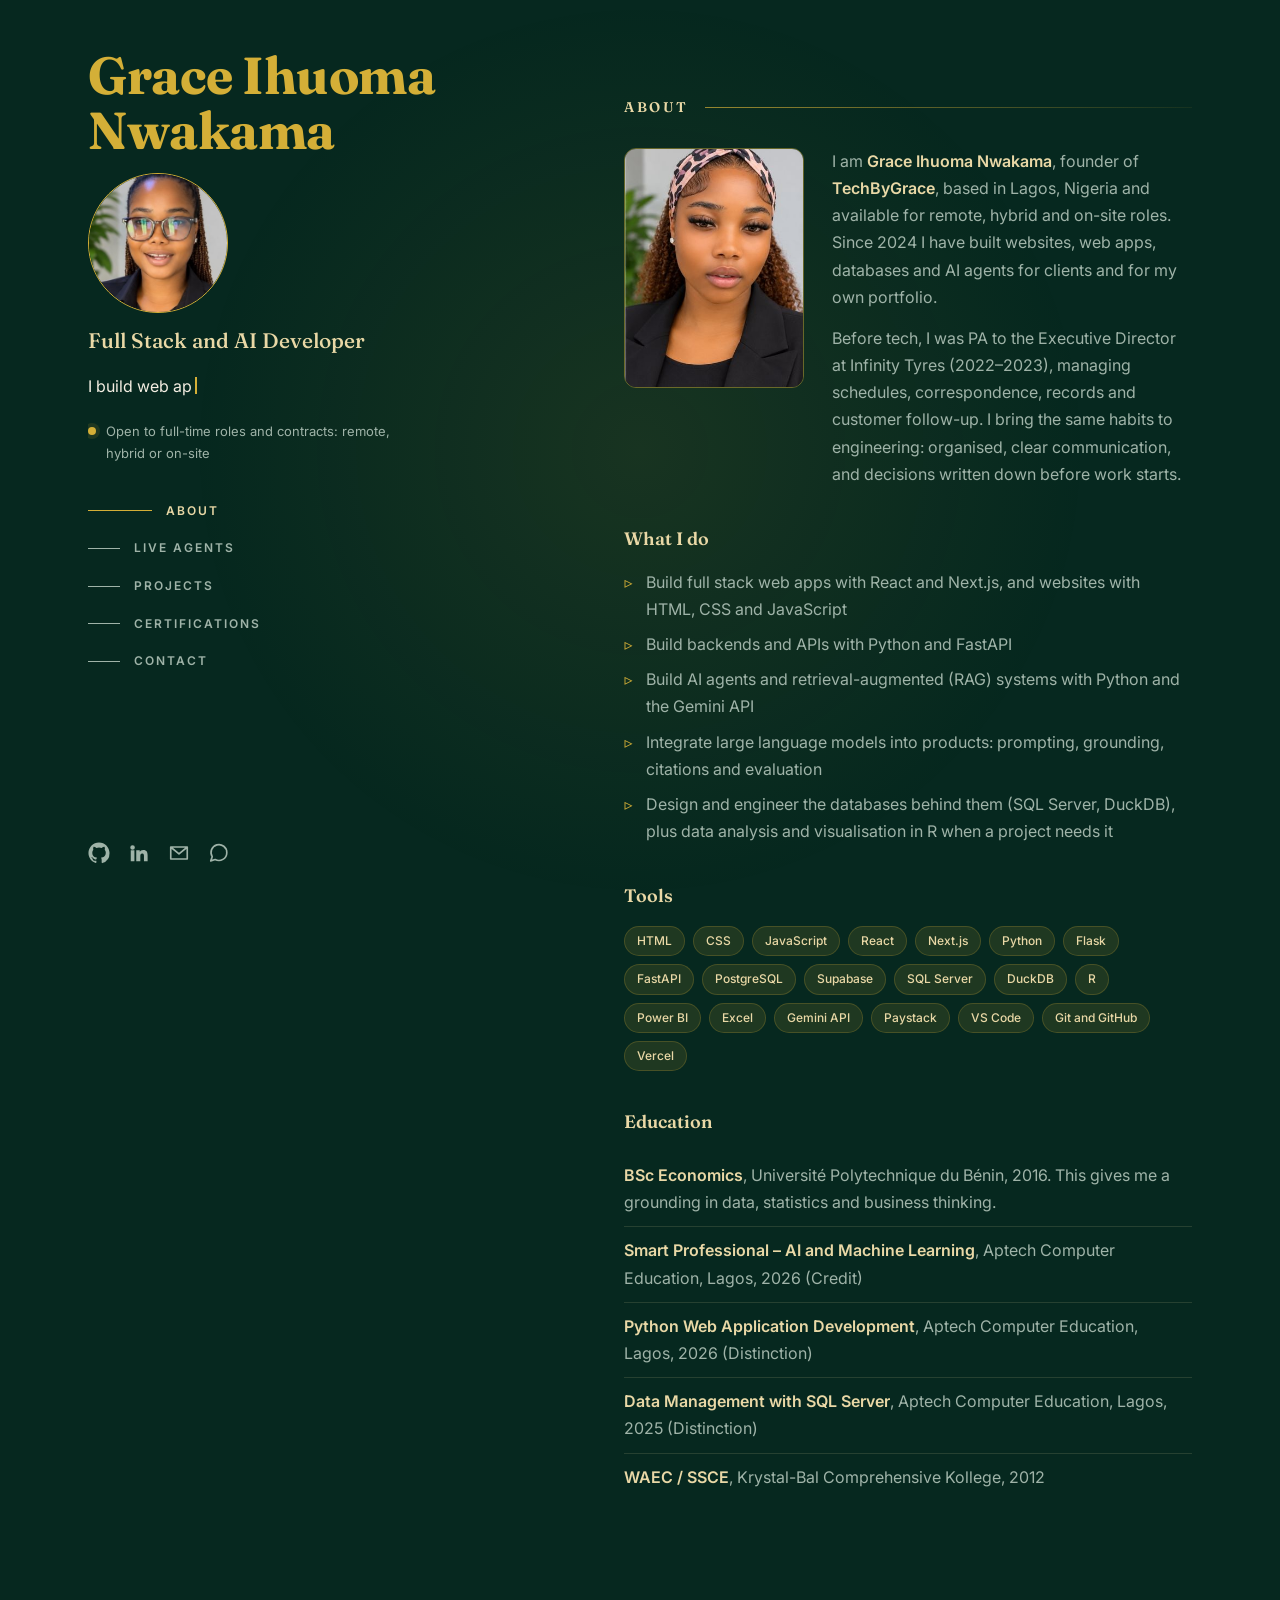
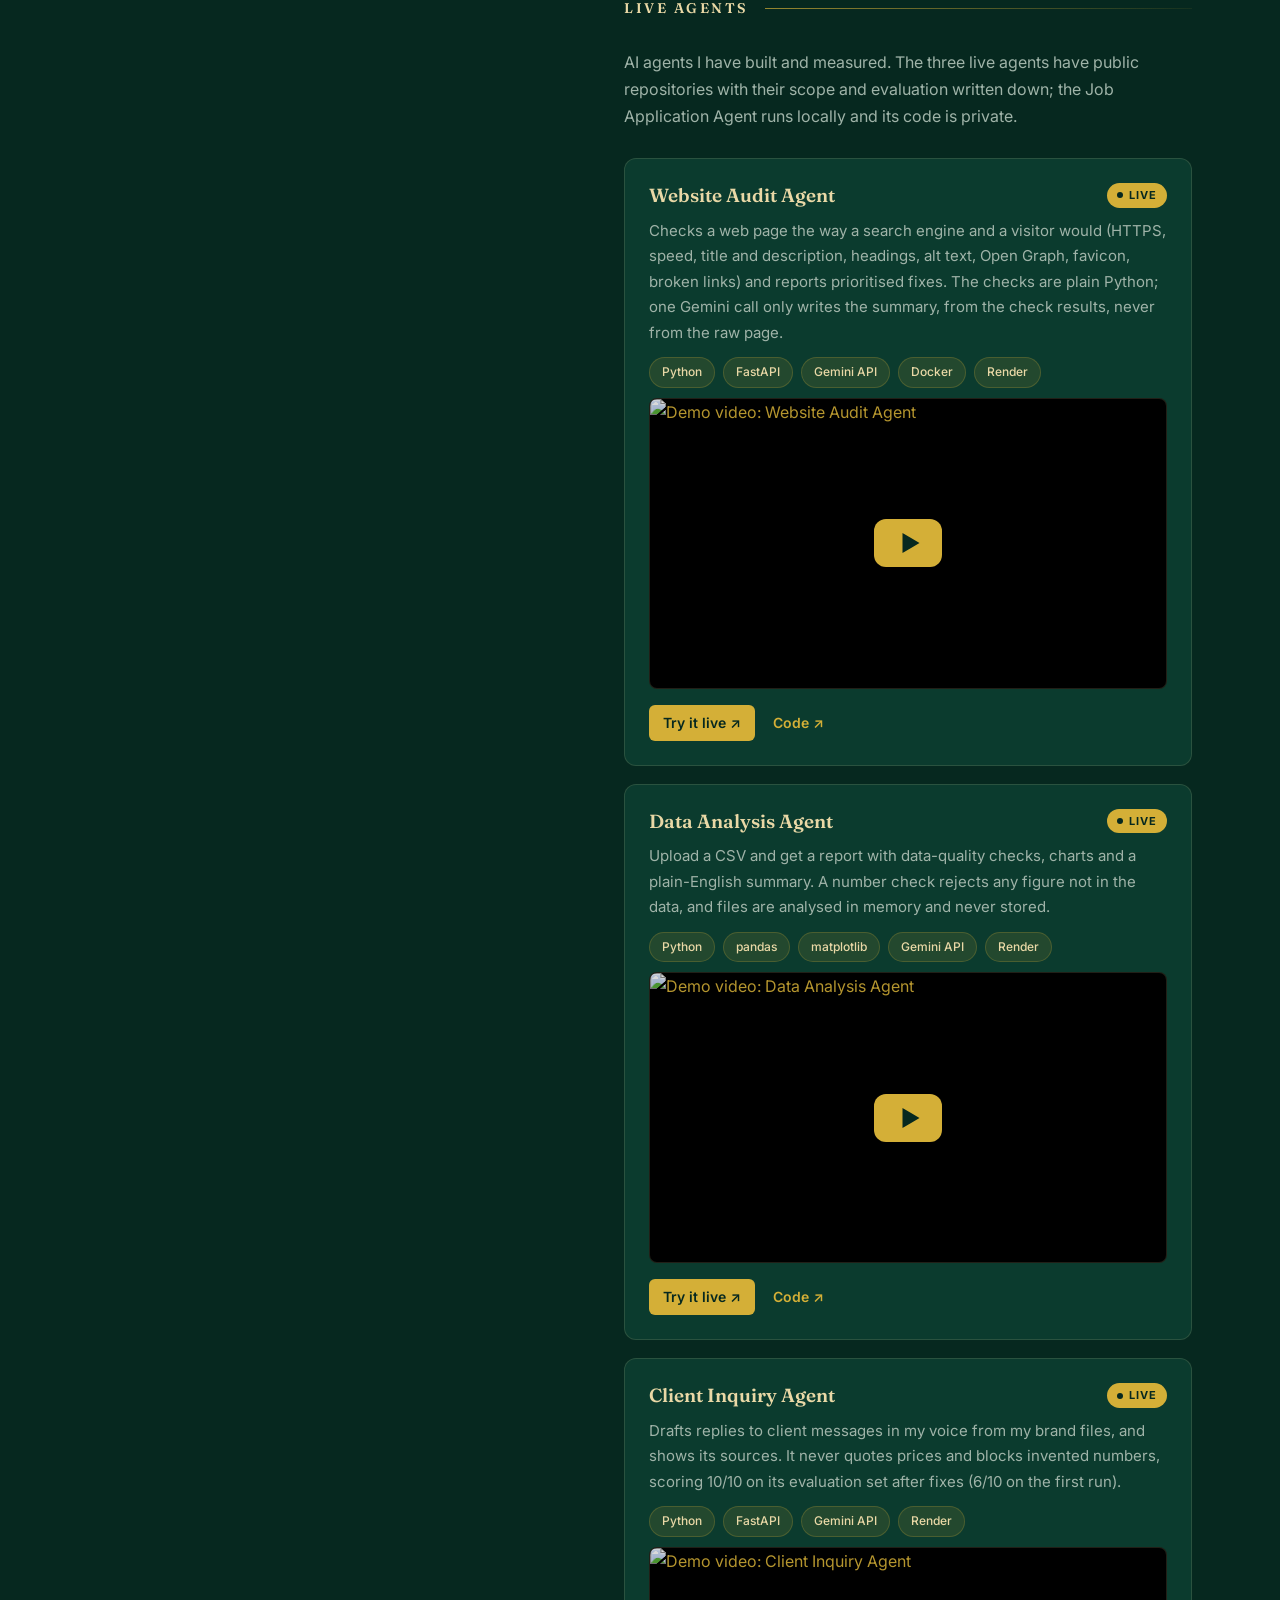
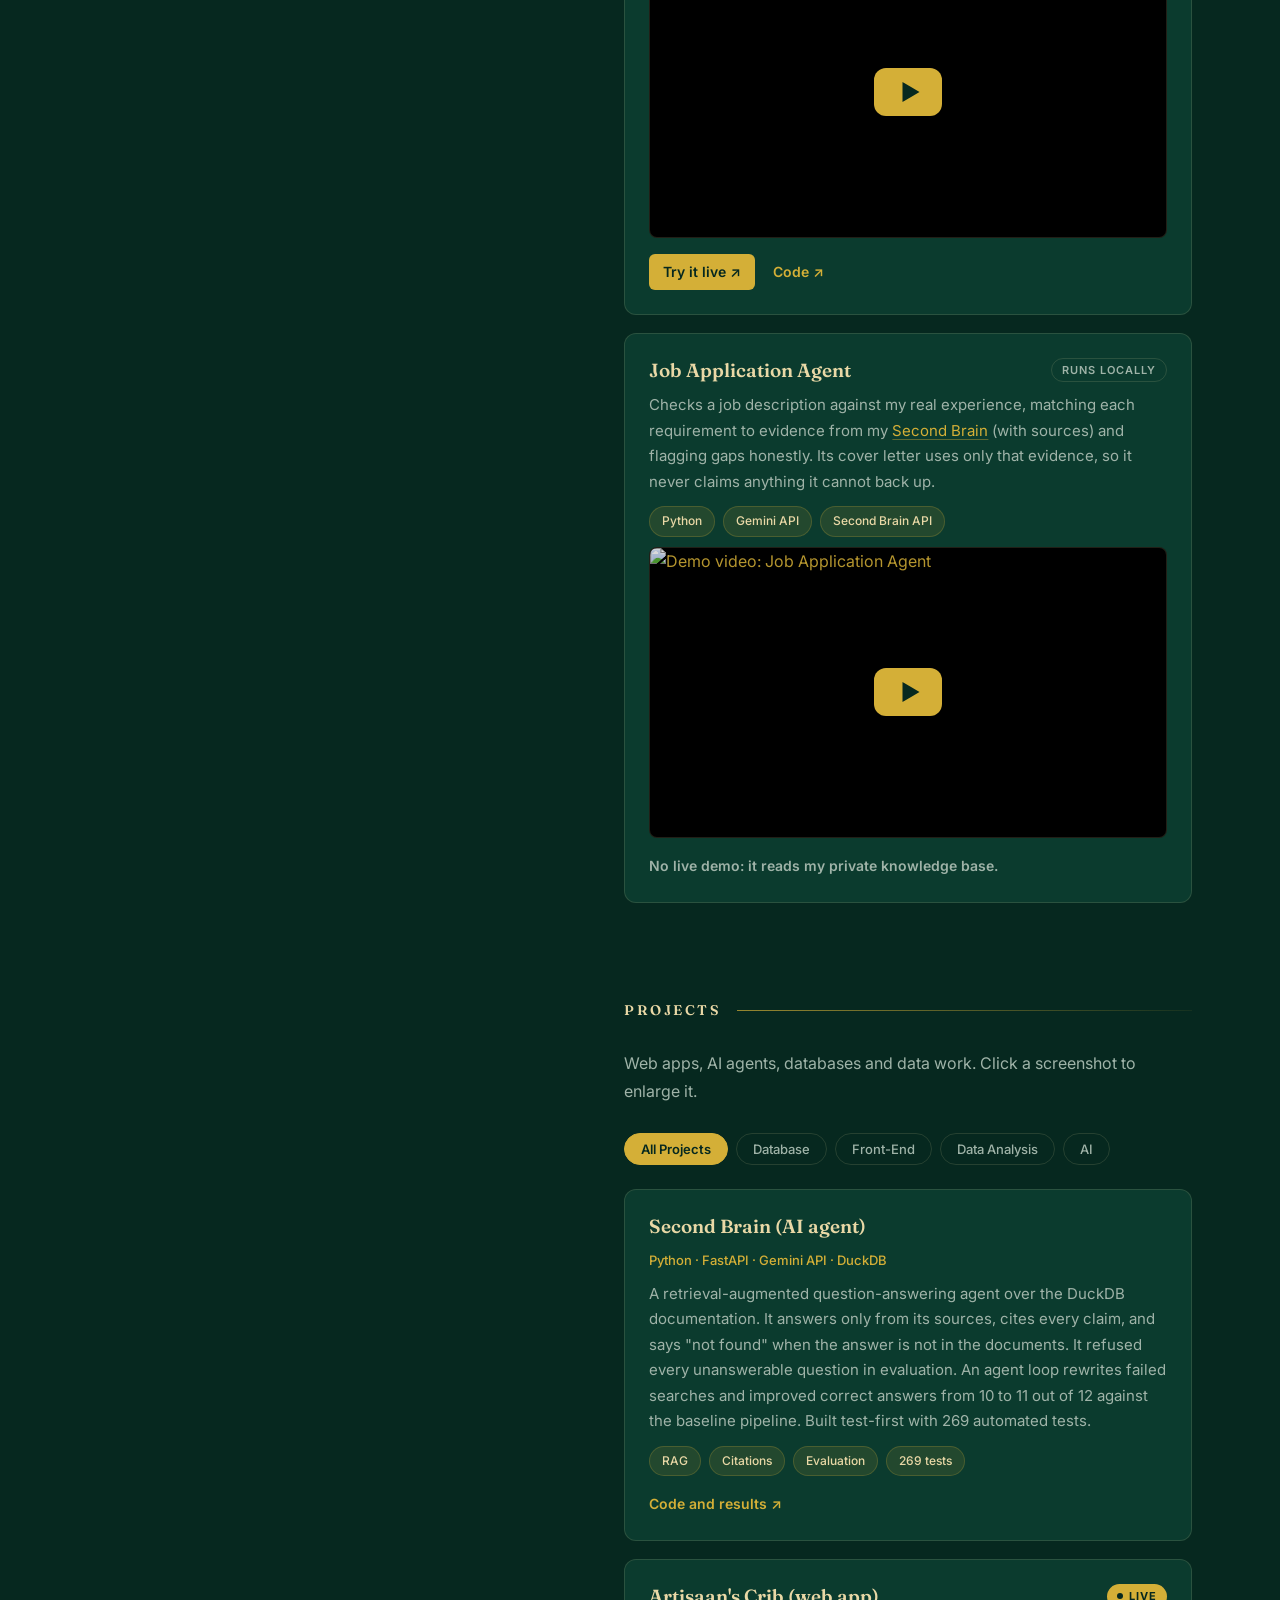
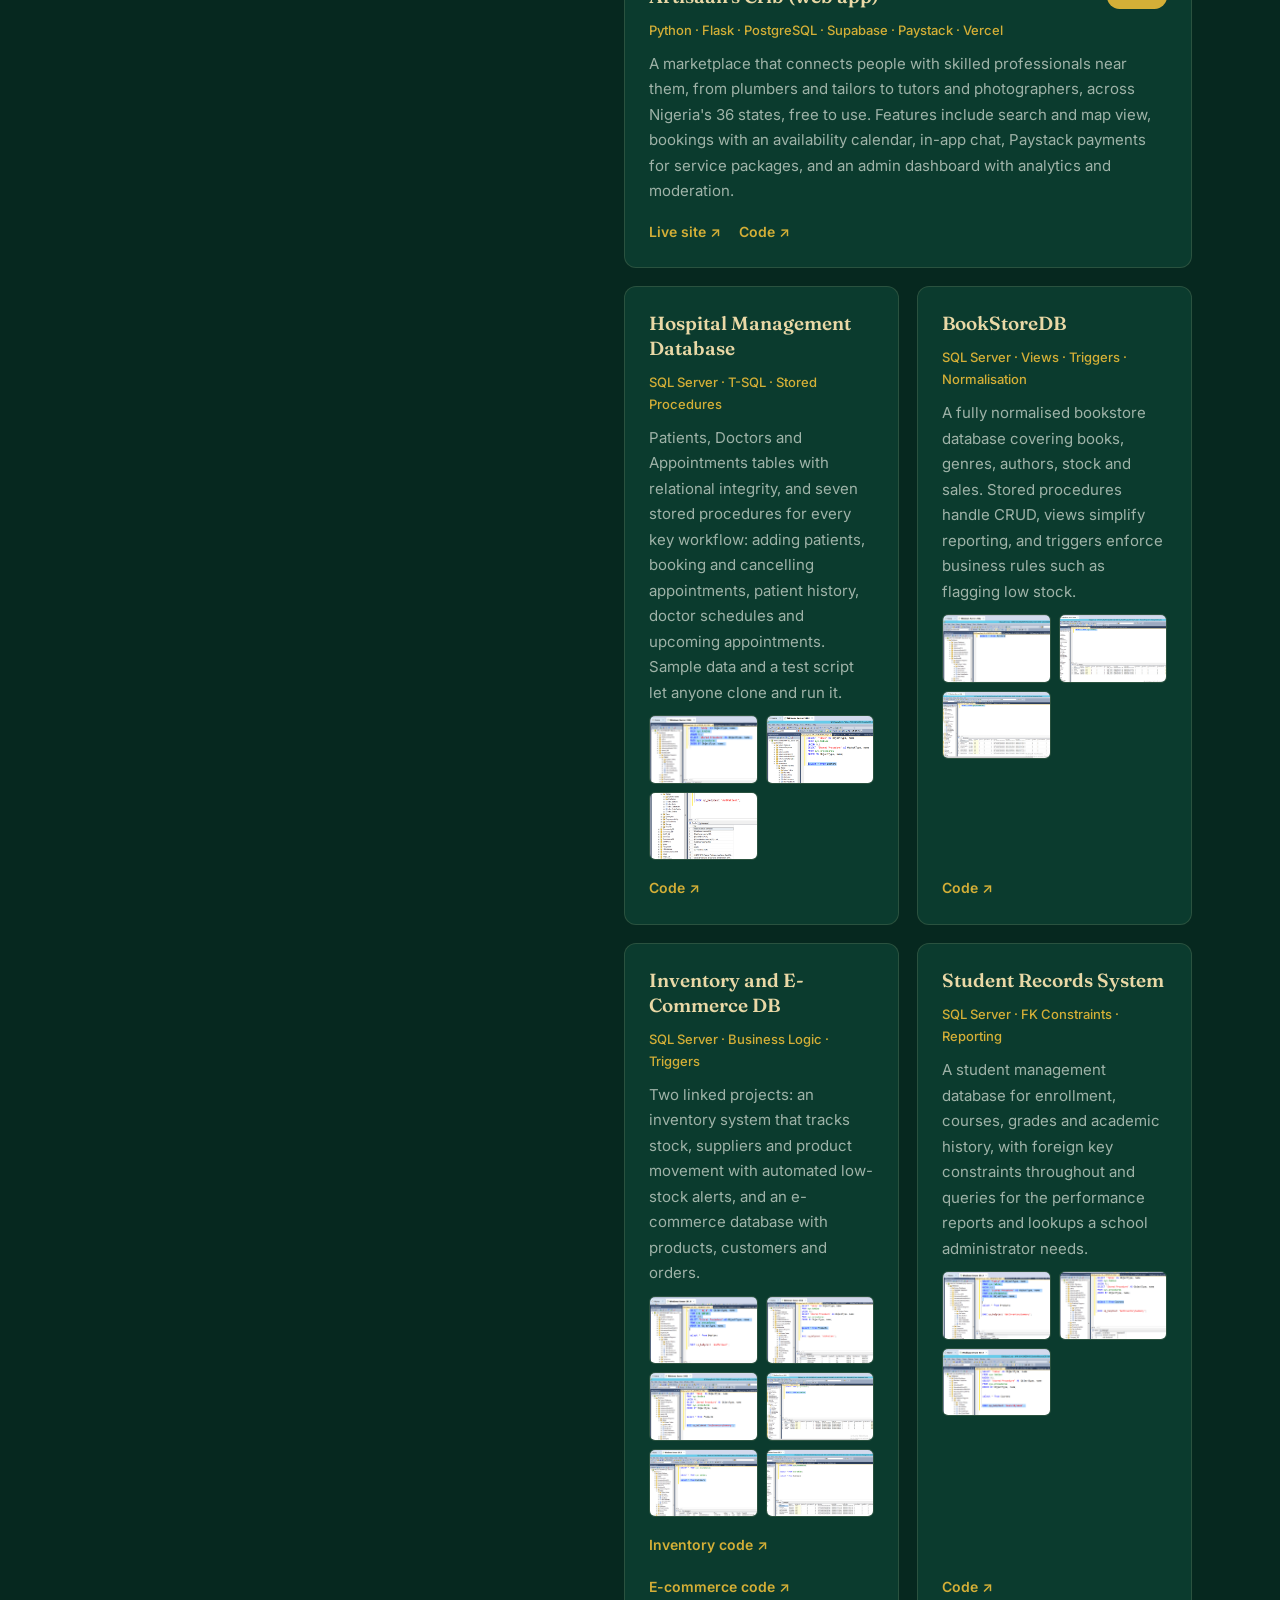
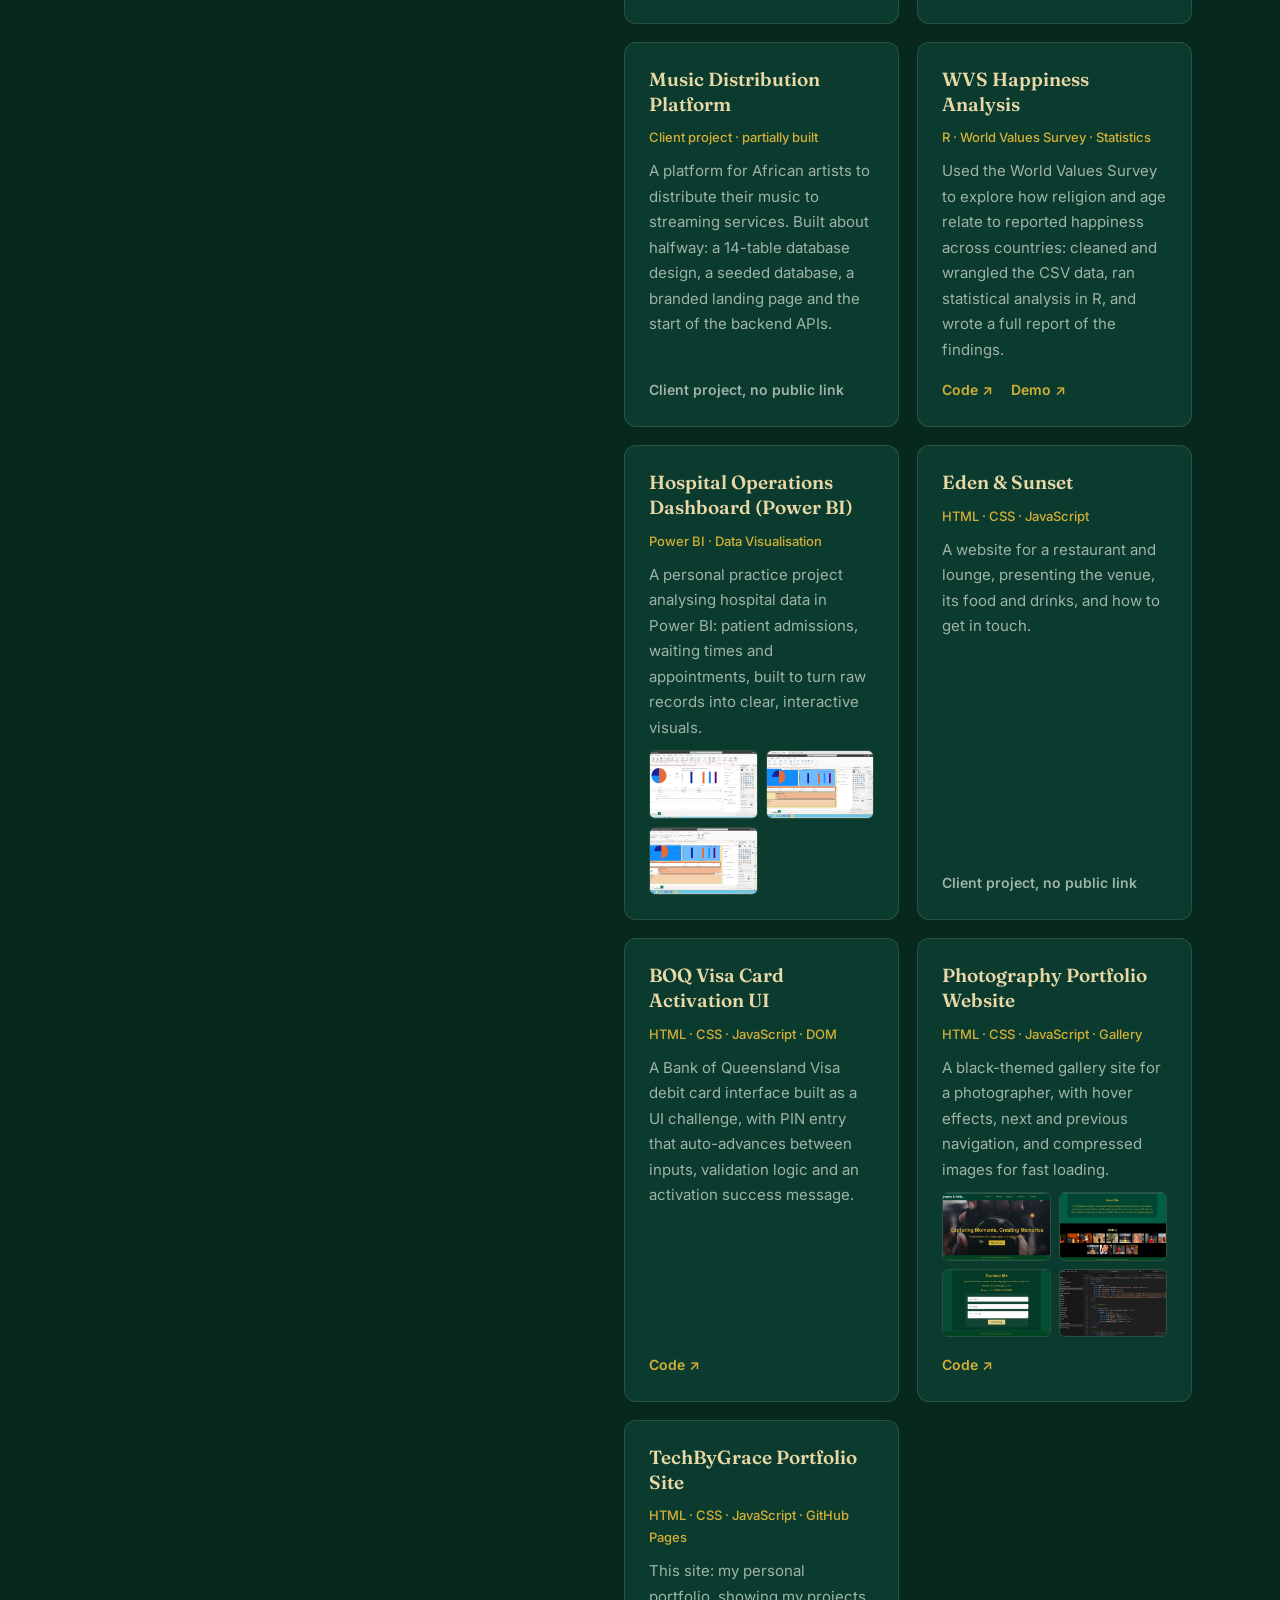
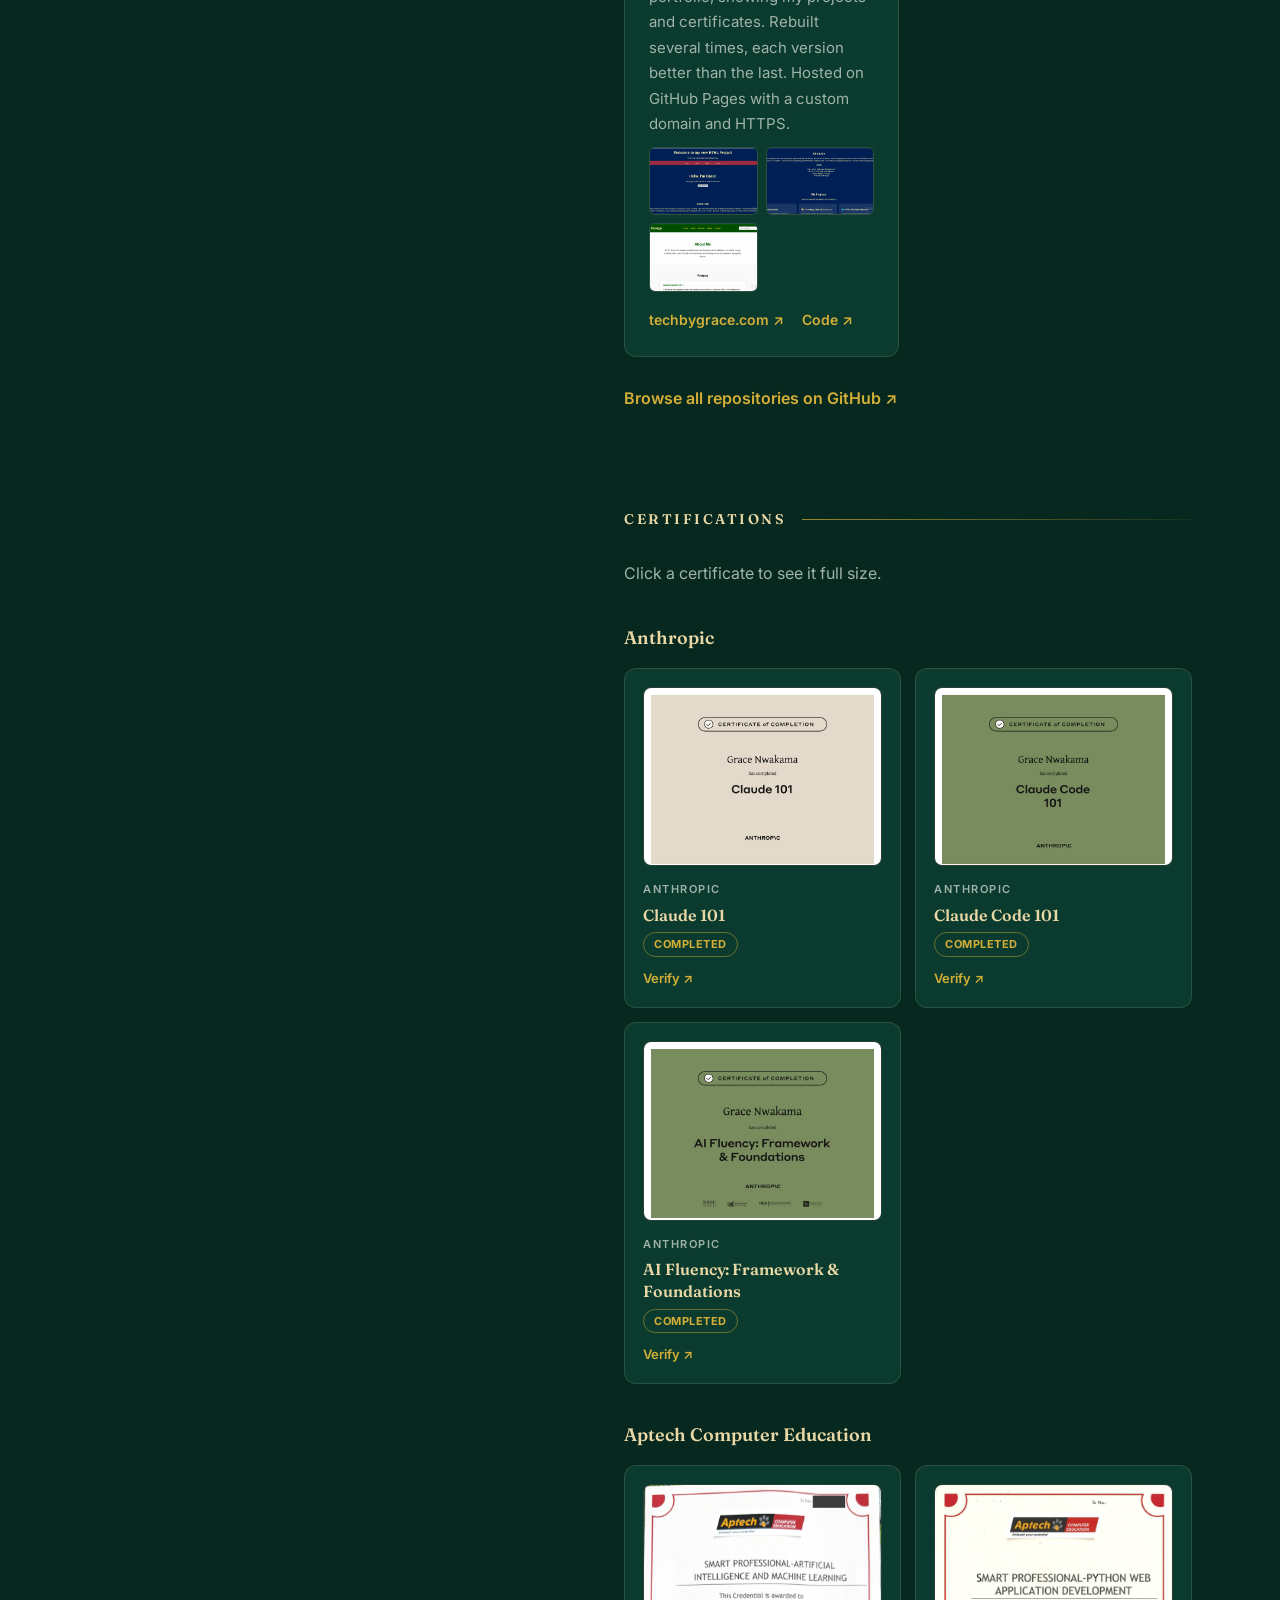
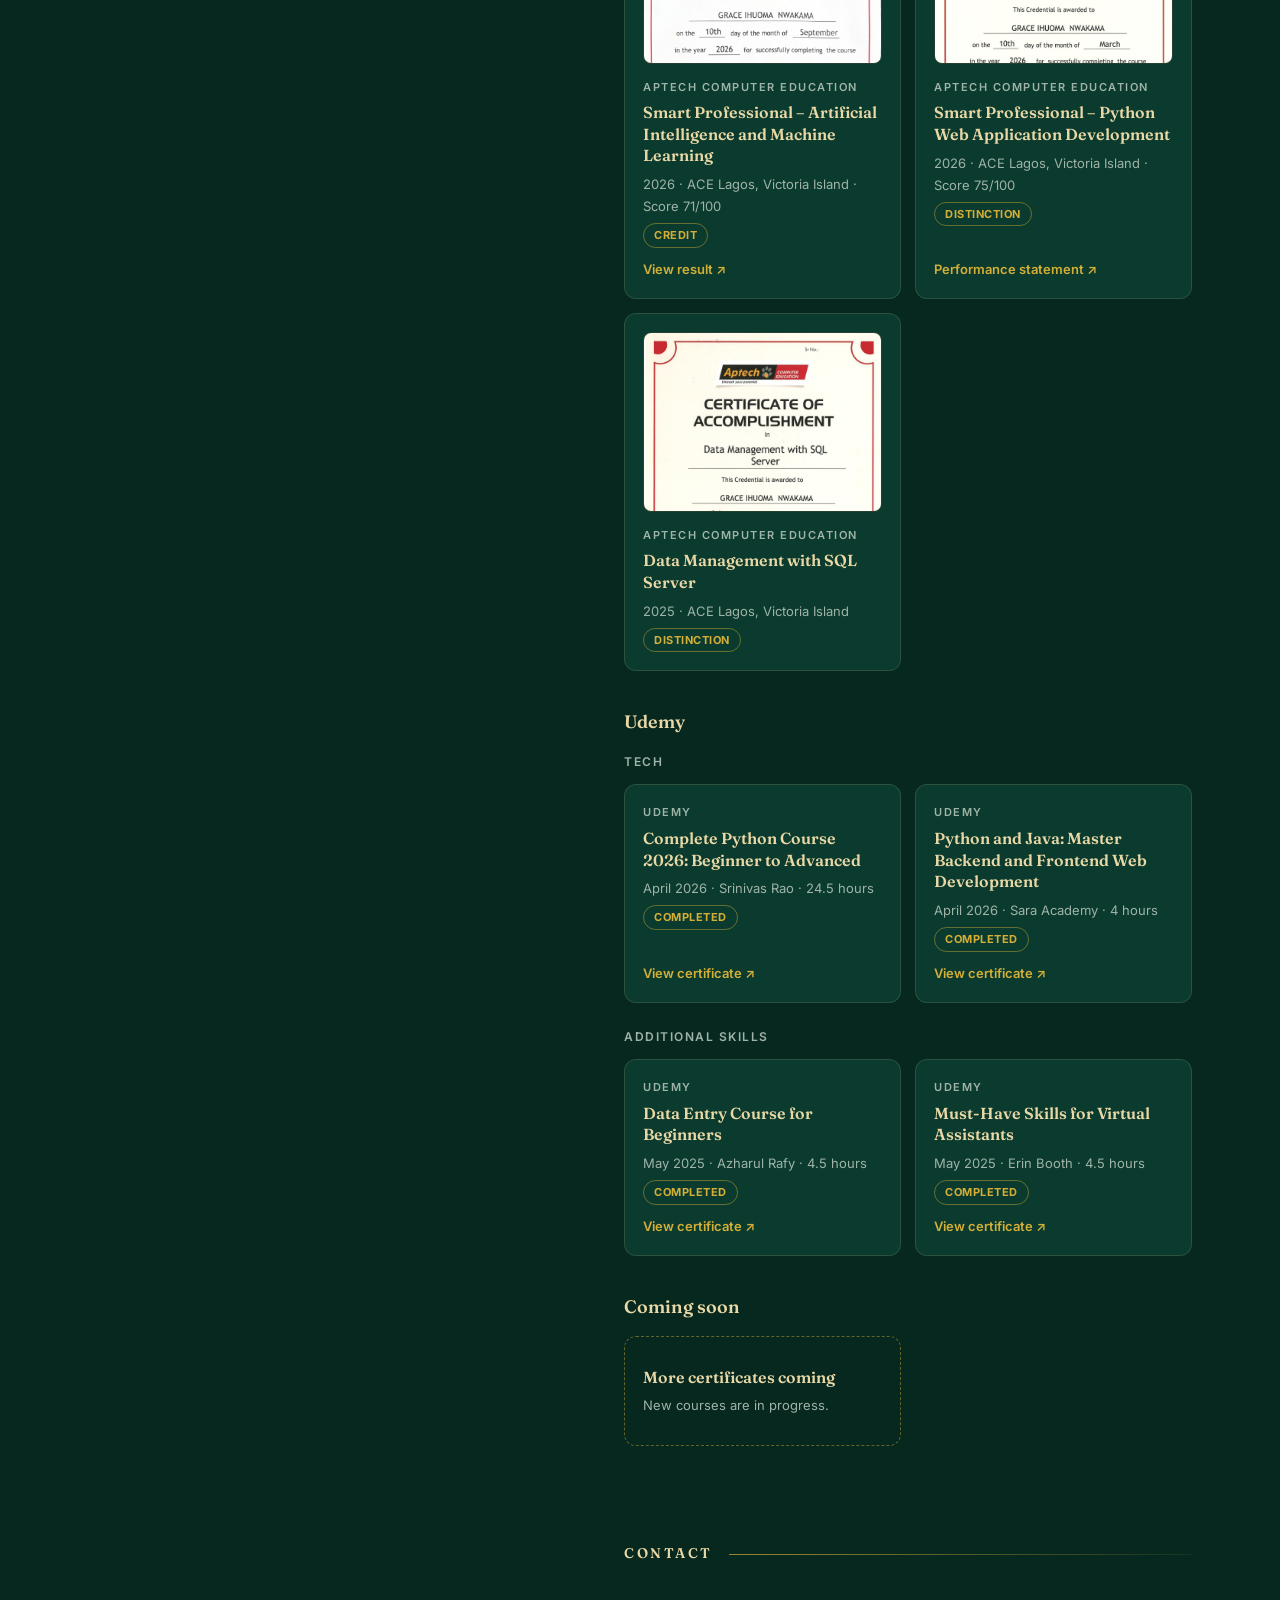
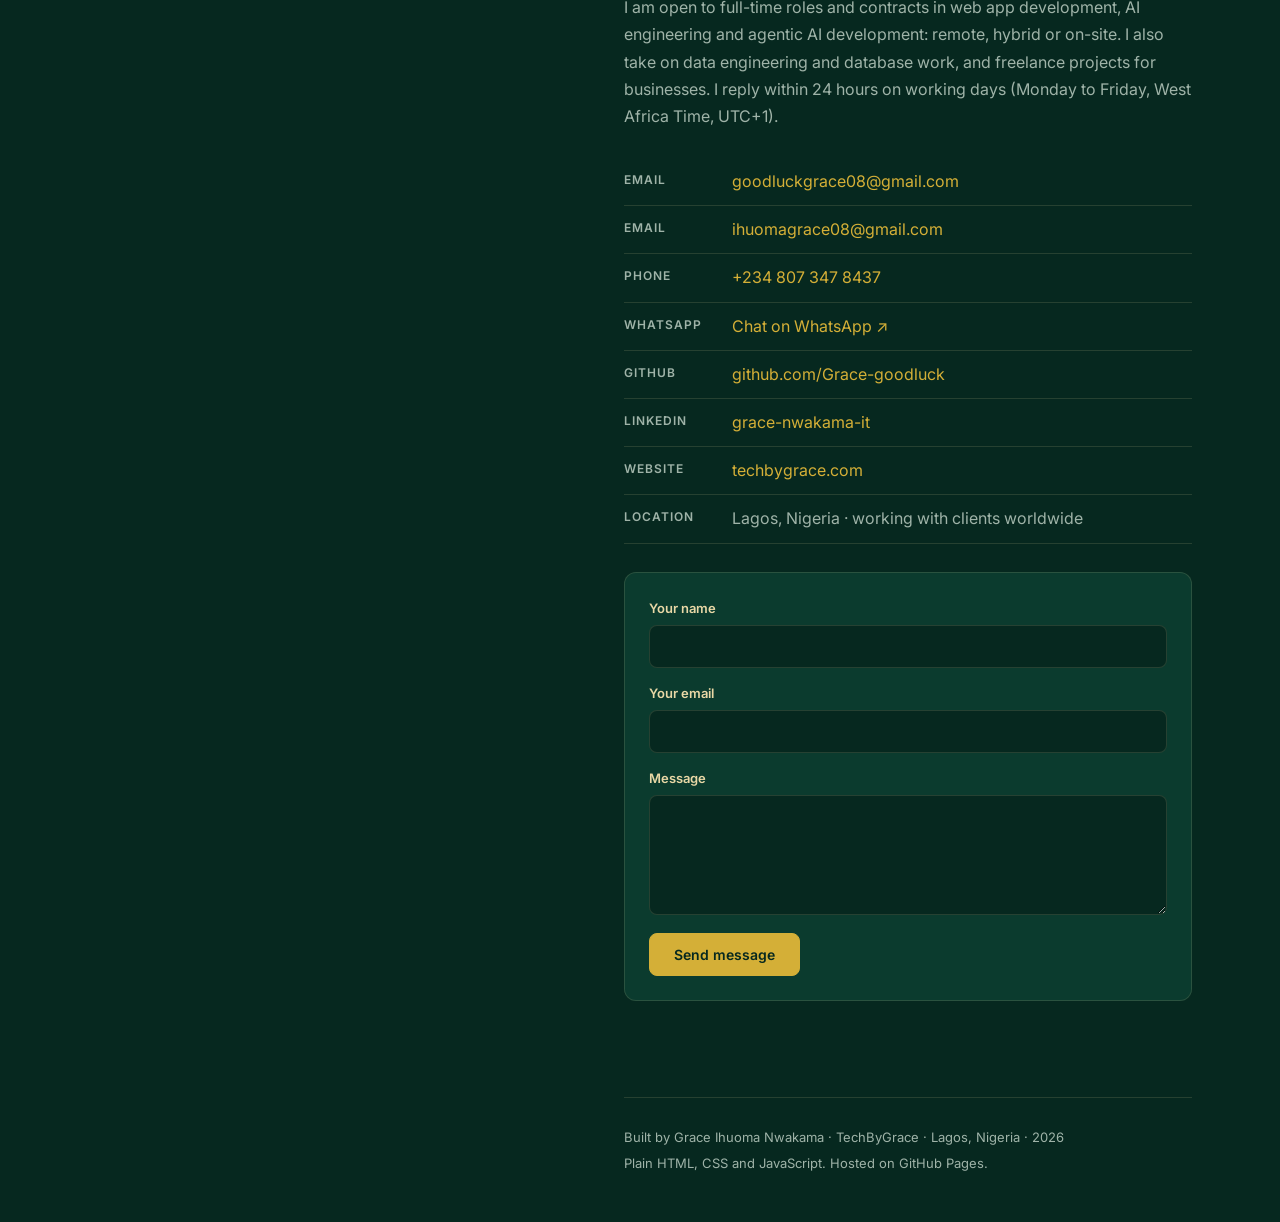
==== commit 86250142: "Add demo videos to the four agent cards" ====
--- a/index.html
+++ b/index.html
@@ -107,10 +107,8 @@
       <p class="lead reveal">AI agents I have built and measured. The three live agents have public repositories with their scope and evaluation written down; the Job Application Agent runs locally and its code is private.</p>
 
       <!--
-        DEMO VIDEO: to fill a placeholder, replace its <div class="demo-slot">…</div> with e.g.
-        <video class="demo-video" controls preload="none" poster="image/AGENT-poster.jpg">
-          <source src="video/AGENT-demo.mp4" type="video/mp4">
-        </video>
+        DEMO VIDEOS: each <a class="yt" data-yt="VIDEO_ID"> shows the YouTube thumbnail and loads the
+        player only when clicked (main.js). To change a video, replace its ID in href, data-yt and the img src.
       -->
       <div class="stack">
         <article class="card reveal">
@@ -120,7 +118,10 @@
           </div>
           <p>Checks a web page the way a search engine and a visitor would (HTTPS, speed, title and description, headings, alt text, Open Graph, favicon, broken links) and reports prioritised fixes. The checks are plain Python; one Gemini call only writes the summary, from the check results, never from the raw page.</p>
           <ul class="tags" aria-label="Tech"><li>Python</li><li>FastAPI</li><li>Gemini API</li><li>Docker</li><li>Render</li></ul>
-          <div class="demo-slot">Demo video coming soon</div>
+          <a class="yt" href="https://www.youtube.com/watch?v=GXvfwsWxvxk" target="_blank" rel="noopener" data-yt="GXvfwsWxvxk" data-title="Demo video: Website Audit Agent" aria-label="Play demo video: Website Audit Agent">
+            <img src="https://i.ytimg.com/vi/GXvfwsWxvxk/hqdefault.jpg" alt="Demo video: Website Audit Agent" loading="lazy" width="480" height="360">
+            <span class="yt-play" aria-hidden="true"></span>
+          </a>
           <p class="links">
             <a class="btn-sm" href="https://website-audit-agent-hu0d.onrender.com" target="_blank" rel="noopener">Try it live &nearr;</a>
             <a href="https://github.com/Grace-goodluck/website-audit-agent" target="_blank" rel="noopener">Code &nearr;</a>
@@ -134,7 +135,10 @@
           </div>
           <p>Upload a CSV and get a report with data-quality checks, charts and a plain-English summary. A number check rejects any figure not in the data, and files are analysed in memory and never stored.</p>
           <ul class="tags" aria-label="Tech"><li>Python</li><li>pandas</li><li>matplotlib</li><li>Gemini API</li><li>Render</li></ul>
-          <div class="demo-slot">Demo video coming soon</div>
+          <a class="yt" href="https://www.youtube.com/watch?v=tagcNSLc9AM" target="_blank" rel="noopener" data-yt="tagcNSLc9AM" data-title="Demo video: Data Analysis Agent" aria-label="Play demo video: Data Analysis Agent">
+            <img src="https://i.ytimg.com/vi/tagcNSLc9AM/hqdefault.jpg" alt="Demo video: Data Analysis Agent" loading="lazy" width="480" height="360">
+            <span class="yt-play" aria-hidden="true"></span>
+          </a>
           <p class="links">
             <a class="btn-sm" href="https://data-analysis-agent-ynlc.onrender.com" target="_blank" rel="noopener">Try it live &nearr;</a>
             <a href="https://github.com/Grace-goodluck/data-analysis-agent" target="_blank" rel="noopener">Code &nearr;</a>
@@ -148,7 +152,10 @@
           </div>
           <p>Drafts replies to client messages in my voice from my brand files, and shows its sources. It never quotes prices and blocks invented numbers, scoring 10/10 on its evaluation set after fixes (6/10 on the first run).</p>
           <ul class="tags" aria-label="Tech"><li>Python</li><li>FastAPI</li><li>Gemini API</li><li>Render</li></ul>
-          <div class="demo-slot">Demo video coming soon</div>
+          <a class="yt" href="https://www.youtube.com/watch?v=mIBidaL2NzI" target="_blank" rel="noopener" data-yt="mIBidaL2NzI" data-title="Demo video: Client Inquiry Agent" aria-label="Play demo video: Client Inquiry Agent">
+            <img src="https://i.ytimg.com/vi/mIBidaL2NzI/hqdefault.jpg" alt="Demo video: Client Inquiry Agent" loading="lazy" width="480" height="360">
+            <span class="yt-play" aria-hidden="true"></span>
+          </a>
           <p class="links">
             <a class="btn-sm" href="https://client-inquiry-agent.onrender.com" target="_blank" rel="noopener">Try it live &nearr;</a>
             <a href="https://github.com/Grace-goodluck/client-inquiry-agent" target="_blank" rel="noopener">Code &nearr;</a>
@@ -162,7 +169,10 @@
           </div>
           <p>Checks a job description against my real experience, matching each requirement to evidence from my <a href="#second-brain">Second Brain</a> (with sources) and flagging gaps honestly. Its cover letter uses only that evidence, so it never claims anything it cannot back up.</p>
           <ul class="tags" aria-label="Tech"><li>Python</li><li>Gemini API</li><li>Second Brain API</li></ul>
-          <div class="demo-slot">Demo video coming soon</div>
+          <a class="yt" href="https://www.youtube.com/watch?v=UuYv49PiXwE" target="_blank" rel="noopener" data-yt="UuYv49PiXwE" data-title="Demo video: Job Application Agent" aria-label="Play demo video: Job Application Agent">
+            <img src="https://i.ytimg.com/vi/UuYv49PiXwE/hqdefault.jpg" alt="Demo video: Job Application Agent" loading="lazy" width="480" height="360">
+            <span class="yt-play" aria-hidden="true"></span>
+          </a>
           <!-- No code link: the repository is not on GitHub yet. Add one here if it is published. -->
           <p class="links muted">No live demo: it reads my private knowledge base.</p>
         </article>
--- a/style.css
+++ b/style.css
@@ -190,12 +190,25 @@
 }
 .card p.links a.btn-sm:hover { text-decoration: none; transform: translateY(-1px); box-shadow: 0 8px 18px -10px rgba(212, 175, 55, 0.6); }
 .card p.links { align-items: center; }
-.demo-slot {
-  display: flex; align-items: center; justify-content: center; min-height: 72px;
-  border: 1px dashed var(--line-strong); border-radius: 8px; background: rgba(6, 40, 31, 0.5);
-  font-size: 13px; color: var(--muted);
-}
-.demo-video { width: 100%; border-radius: 8px; border: 1px solid var(--line); background: #000; }
+/* Click-to-play YouTube demo: thumbnail first, iframe only after a click (main.js) */
+.yt {
+  position: relative; display: block; width: 100%; aspect-ratio: 16 / 9; overflow: hidden;
+  border-radius: 8px; border: 1px solid var(--line); background: #000;
+}
+.yt img { position: absolute; inset: 0; width: 100%; height: 100%; object-fit: cover; transition: transform .4s var(--ease), opacity .3s; opacity: .85; }
+.yt iframe { position: absolute; inset: 0; width: 100%; height: 100%; border: 0; }
+.yt-play {
+  position: absolute; top: 50%; left: 50%; width: 68px; height: 48px; transform: translate(-50%, -50%);
+  border-radius: 12px; background: var(--gold); box-shadow: 0 8px 24px -8px rgba(0, 0, 0, 0.7);
+  transition: transform .25s var(--ease), box-shadow .25s;
+}
+.yt-play::before {
+  content: ''; position: absolute; top: 50%; left: 54%; transform: translate(-50%, -50%);
+  border-style: solid; border-width: 10px 0 10px 17px; border-color: transparent transparent transparent var(--bg);
+}
+a.yt:hover img { transform: scale(1.03); opacity: 1; }
+a.yt:hover .yt-play, a.yt:focus-visible .yt-play { transform: translate(-50%, -50%) scale(1.08); box-shadow: 0 0 0 6px var(--gold-soft), 0 8px 24px -8px rgba(0, 0, 0, 0.7); }
+a.yt:hover { text-decoration: none; }
 .shots { display: grid; grid-template-columns: repeat(auto-fill, minmax(76px, 1fr)); gap: 8px; }
 .shots a { display: block; border-radius: 6px; overflow: hidden; border: 1px solid var(--line); }
 .shots img { width: 100%; aspect-ratio: 16 / 10; object-fit: cover; object-position: top; transition: transform .3s var(--ease); }
@@ -332,7 +345,7 @@
 @media (prefers-reduced-motion: reduce) {
   html { scroll-behavior: auto; }
   *, *::before, *::after { transition: none !important; animation: none !important; }
-  .card:hover, .cert:hover, .btn:hover, .social a:hover, .shots a:hover img, .cert-thumb:hover img,
+  .card:hover, .cert:hover, .btn:hover, .social a:hover, .shots a:hover img, .cert-thumb:hover img, a.yt:hover img,
   .reveal-ready .card.reveal.in:hover, .reveal-ready .cert.reveal.in:hover { transform: none; }
   .glow { display: none; }
 }
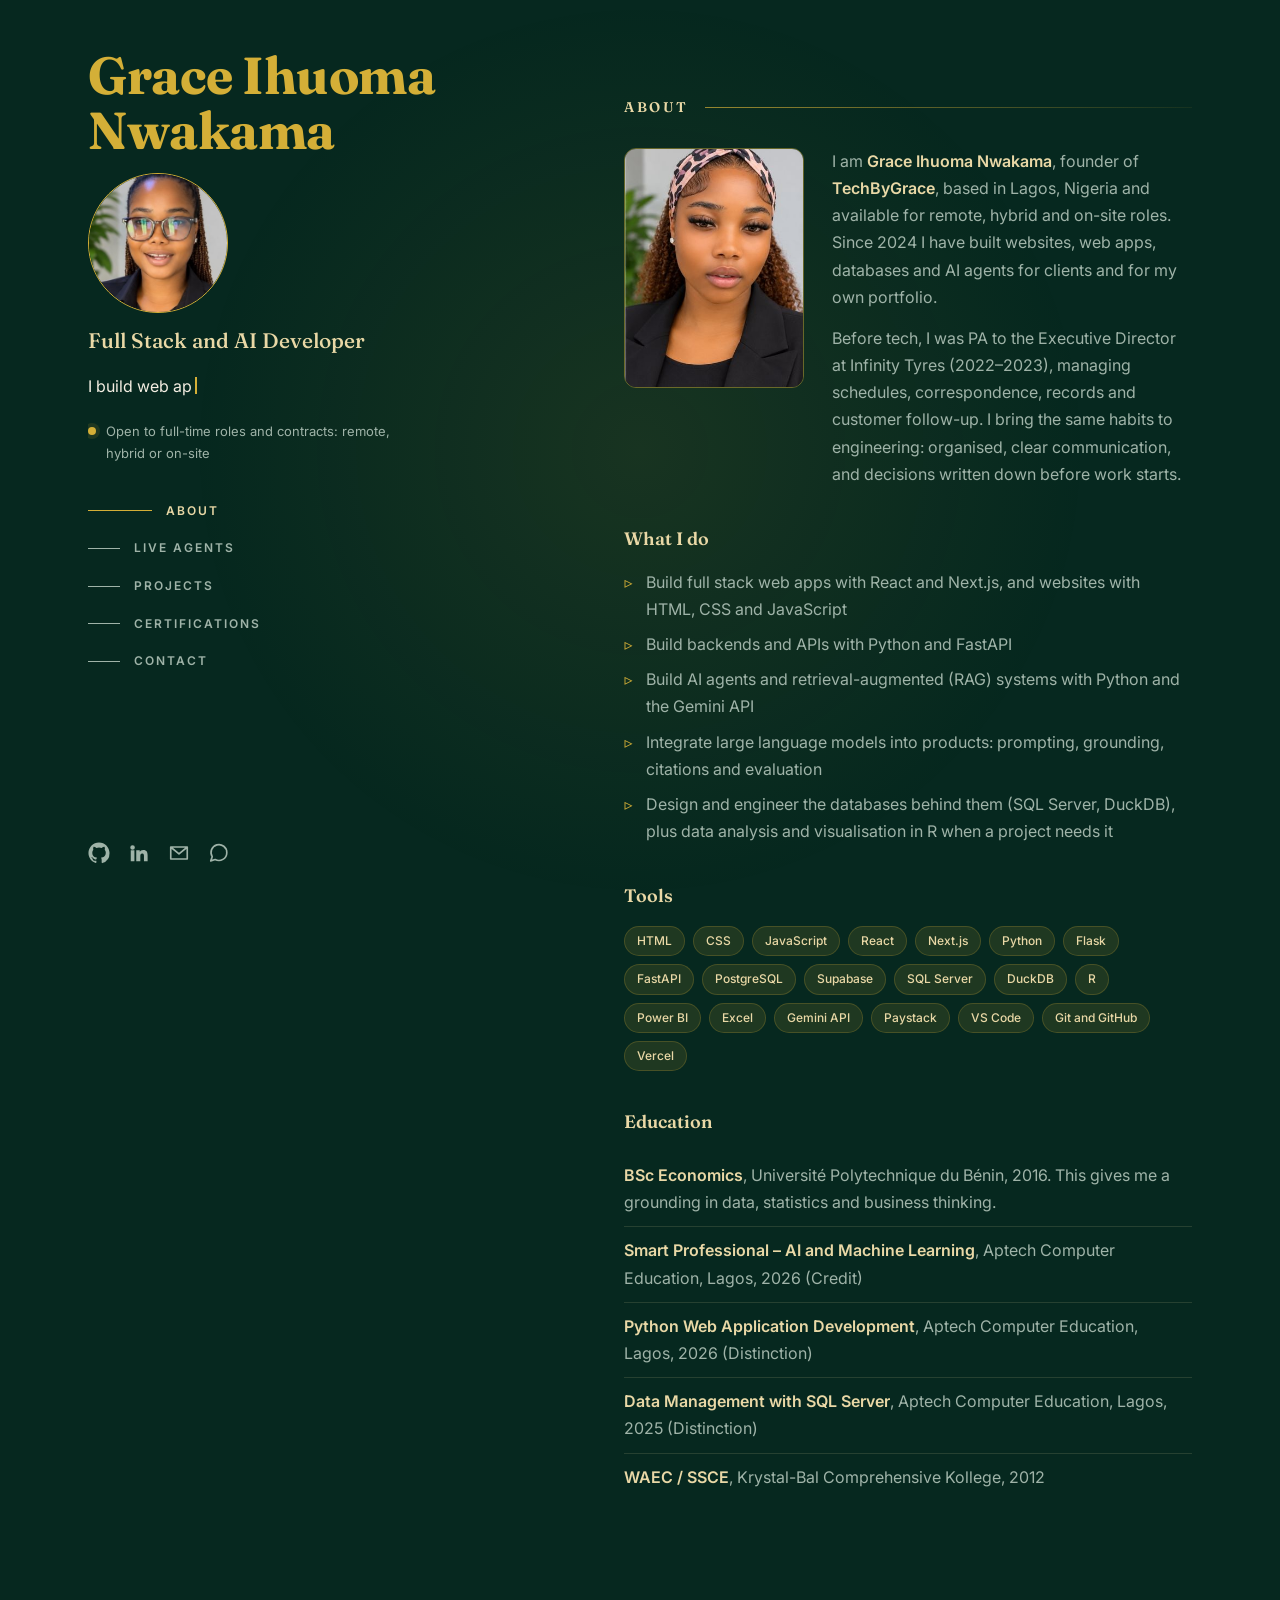
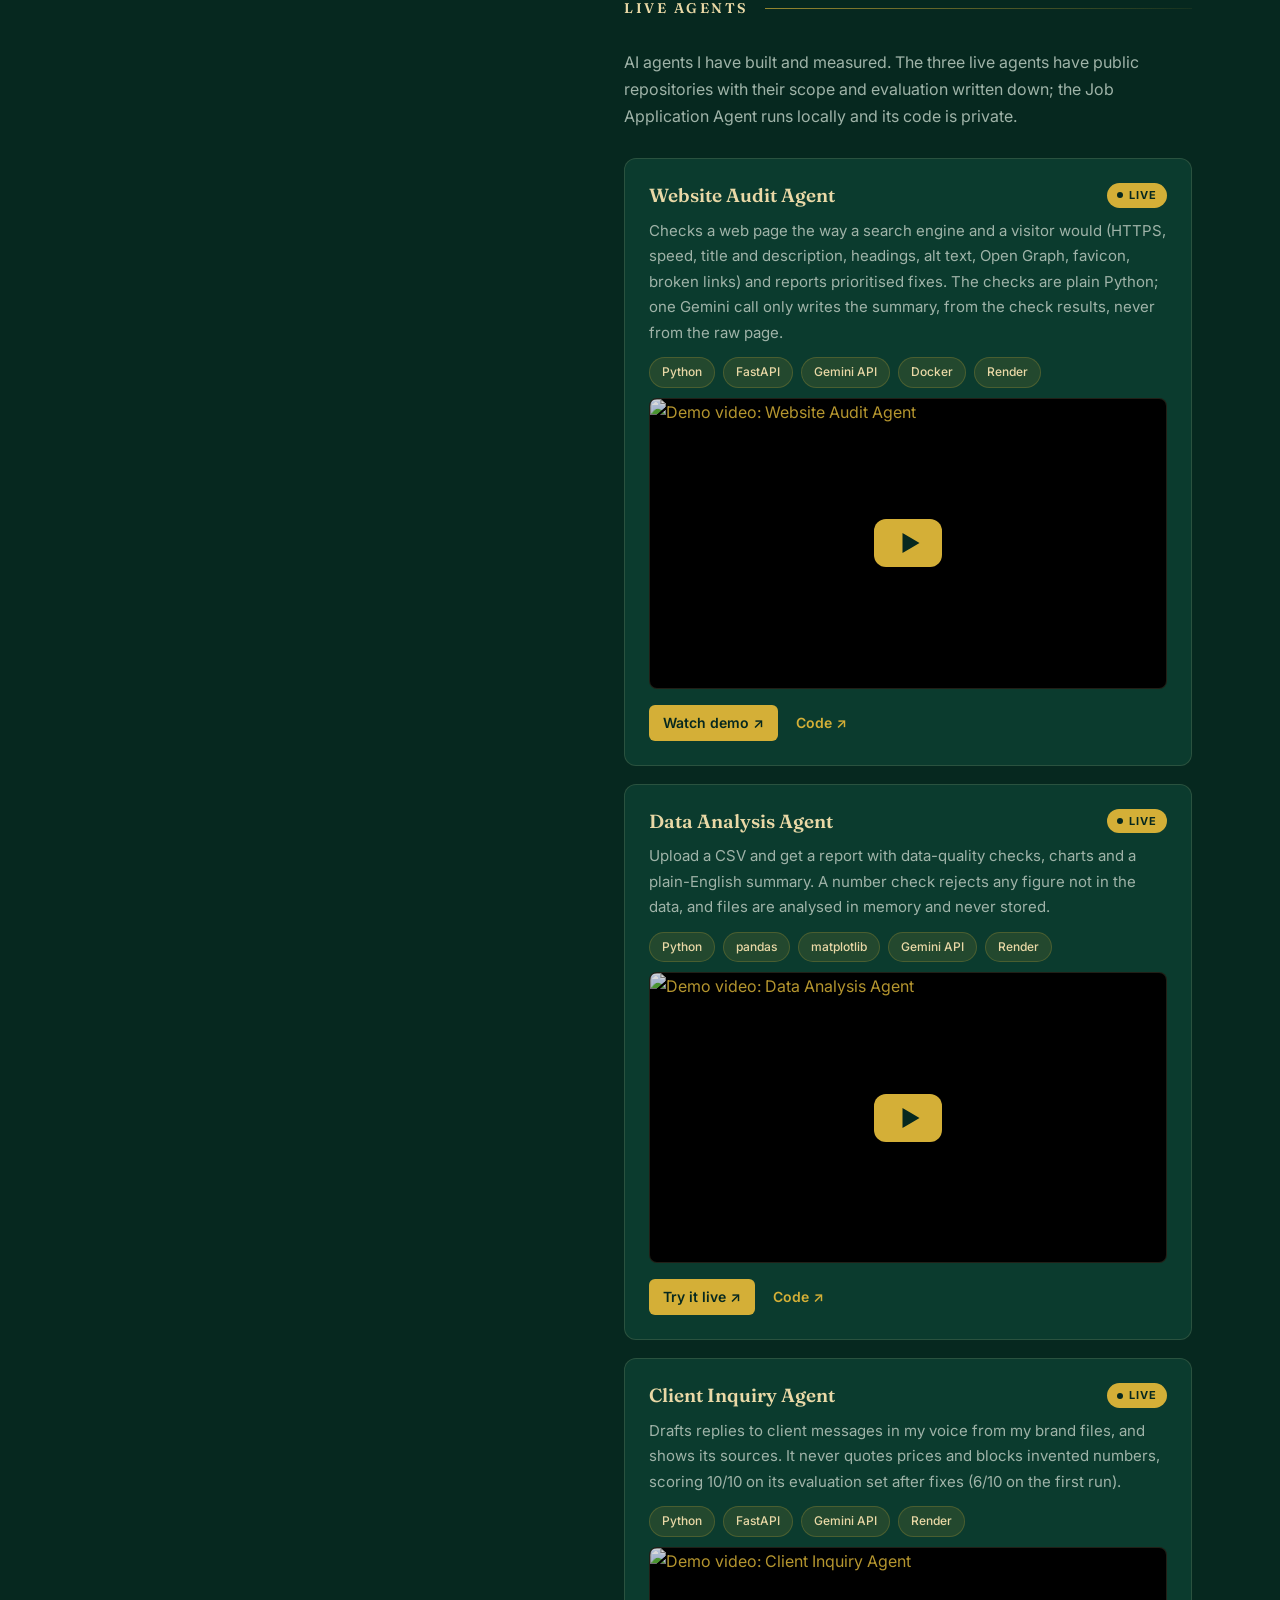
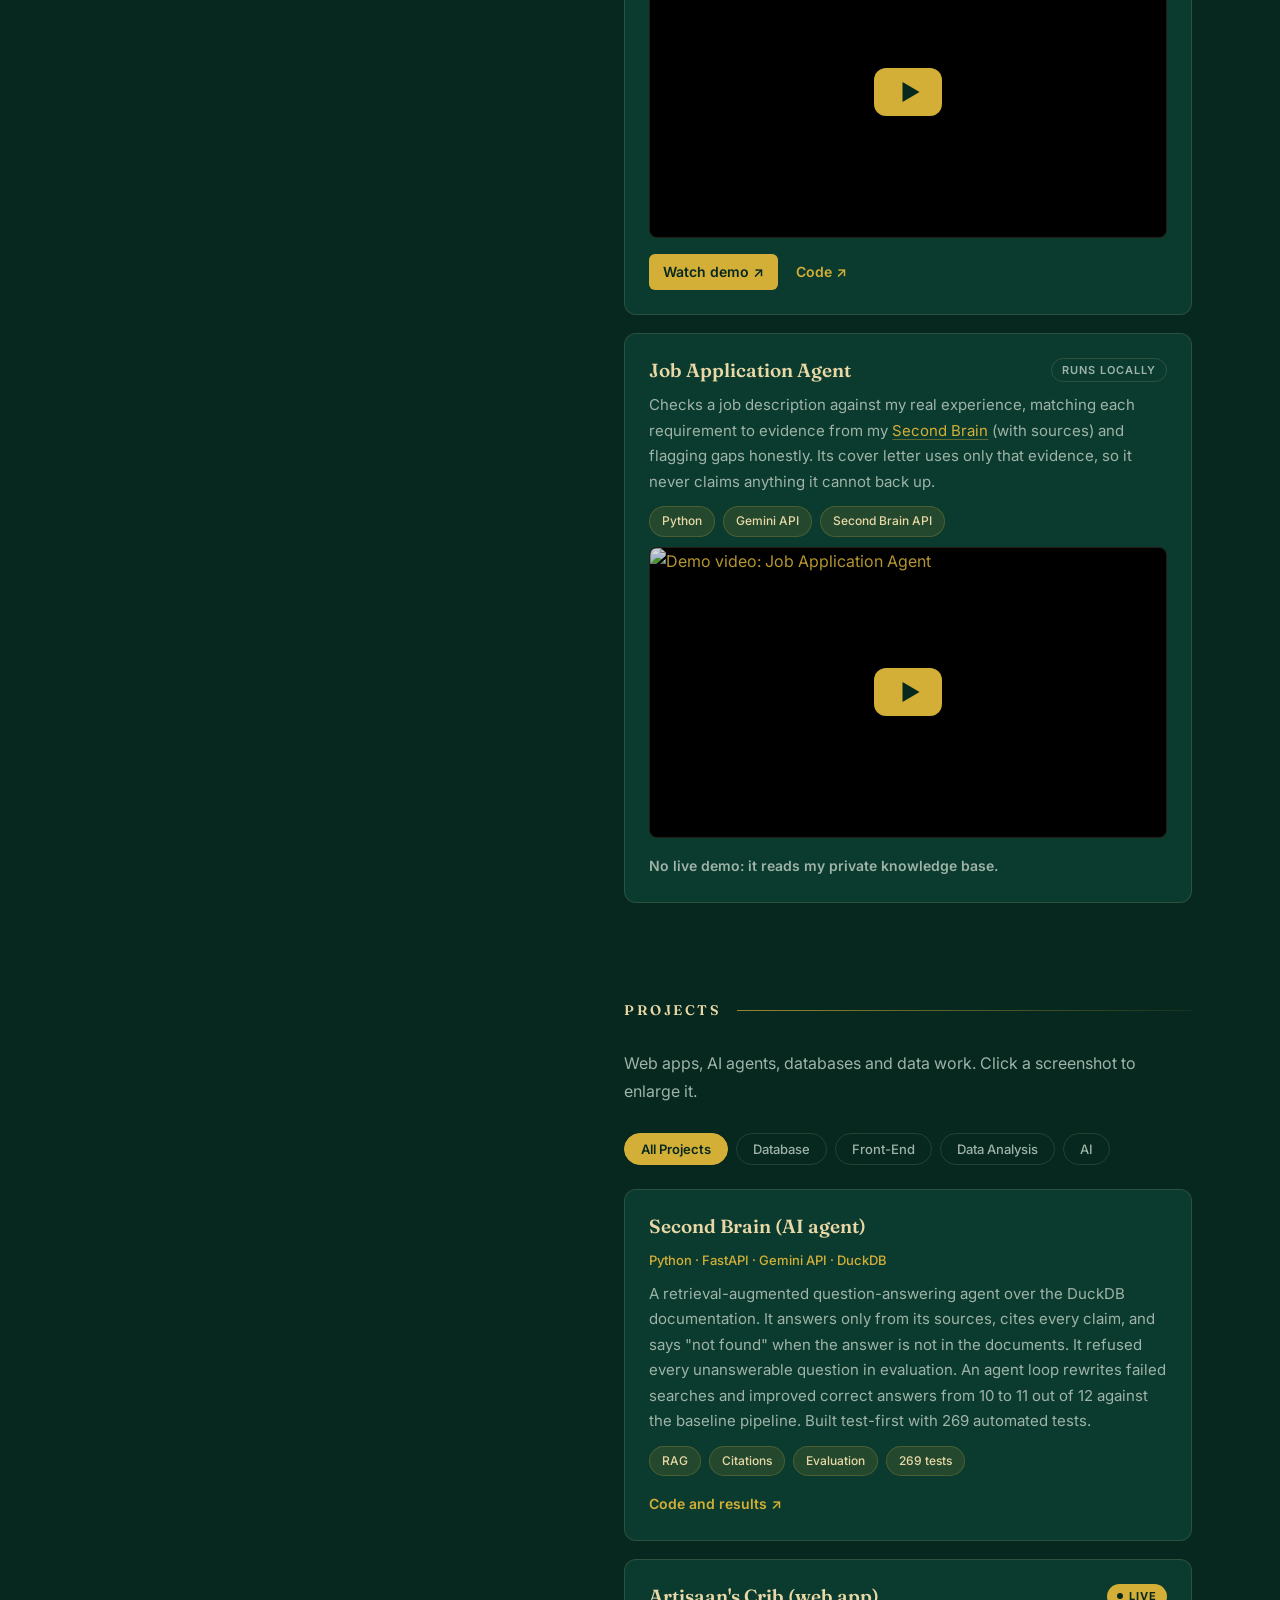
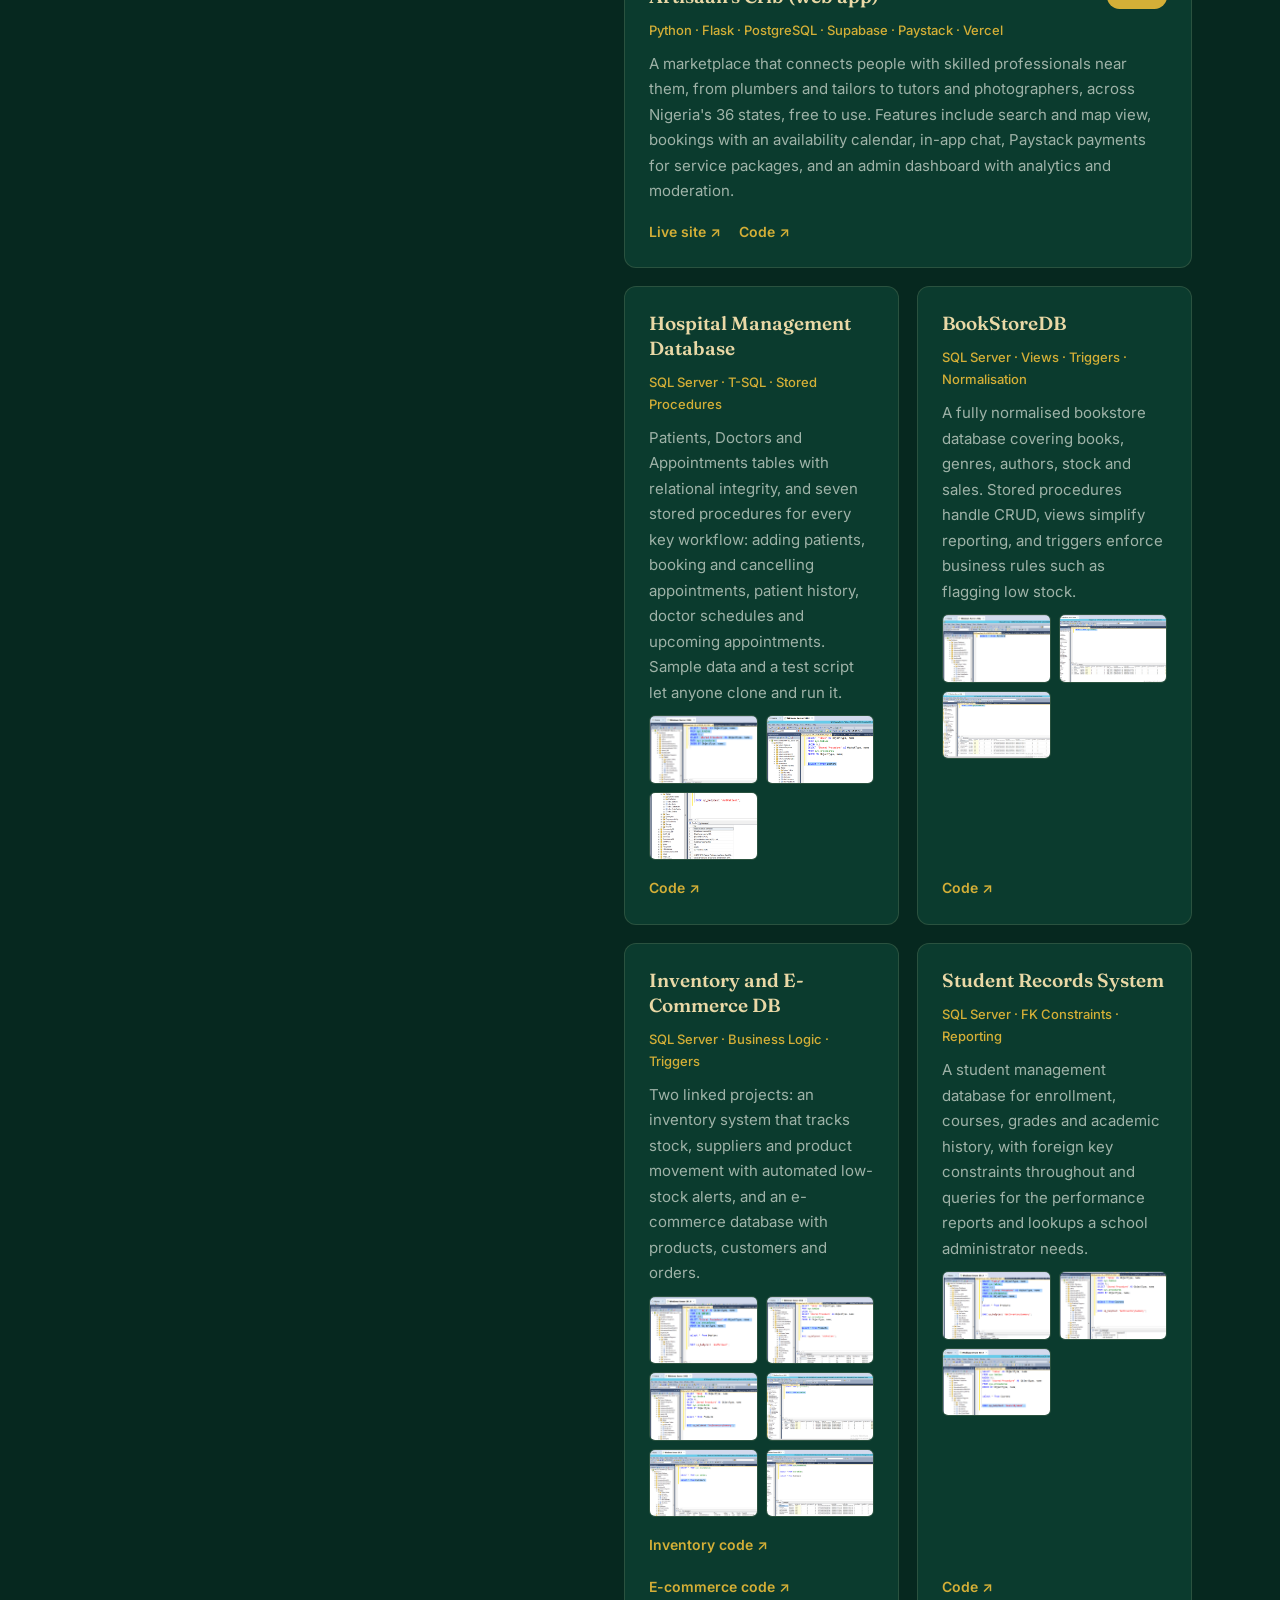
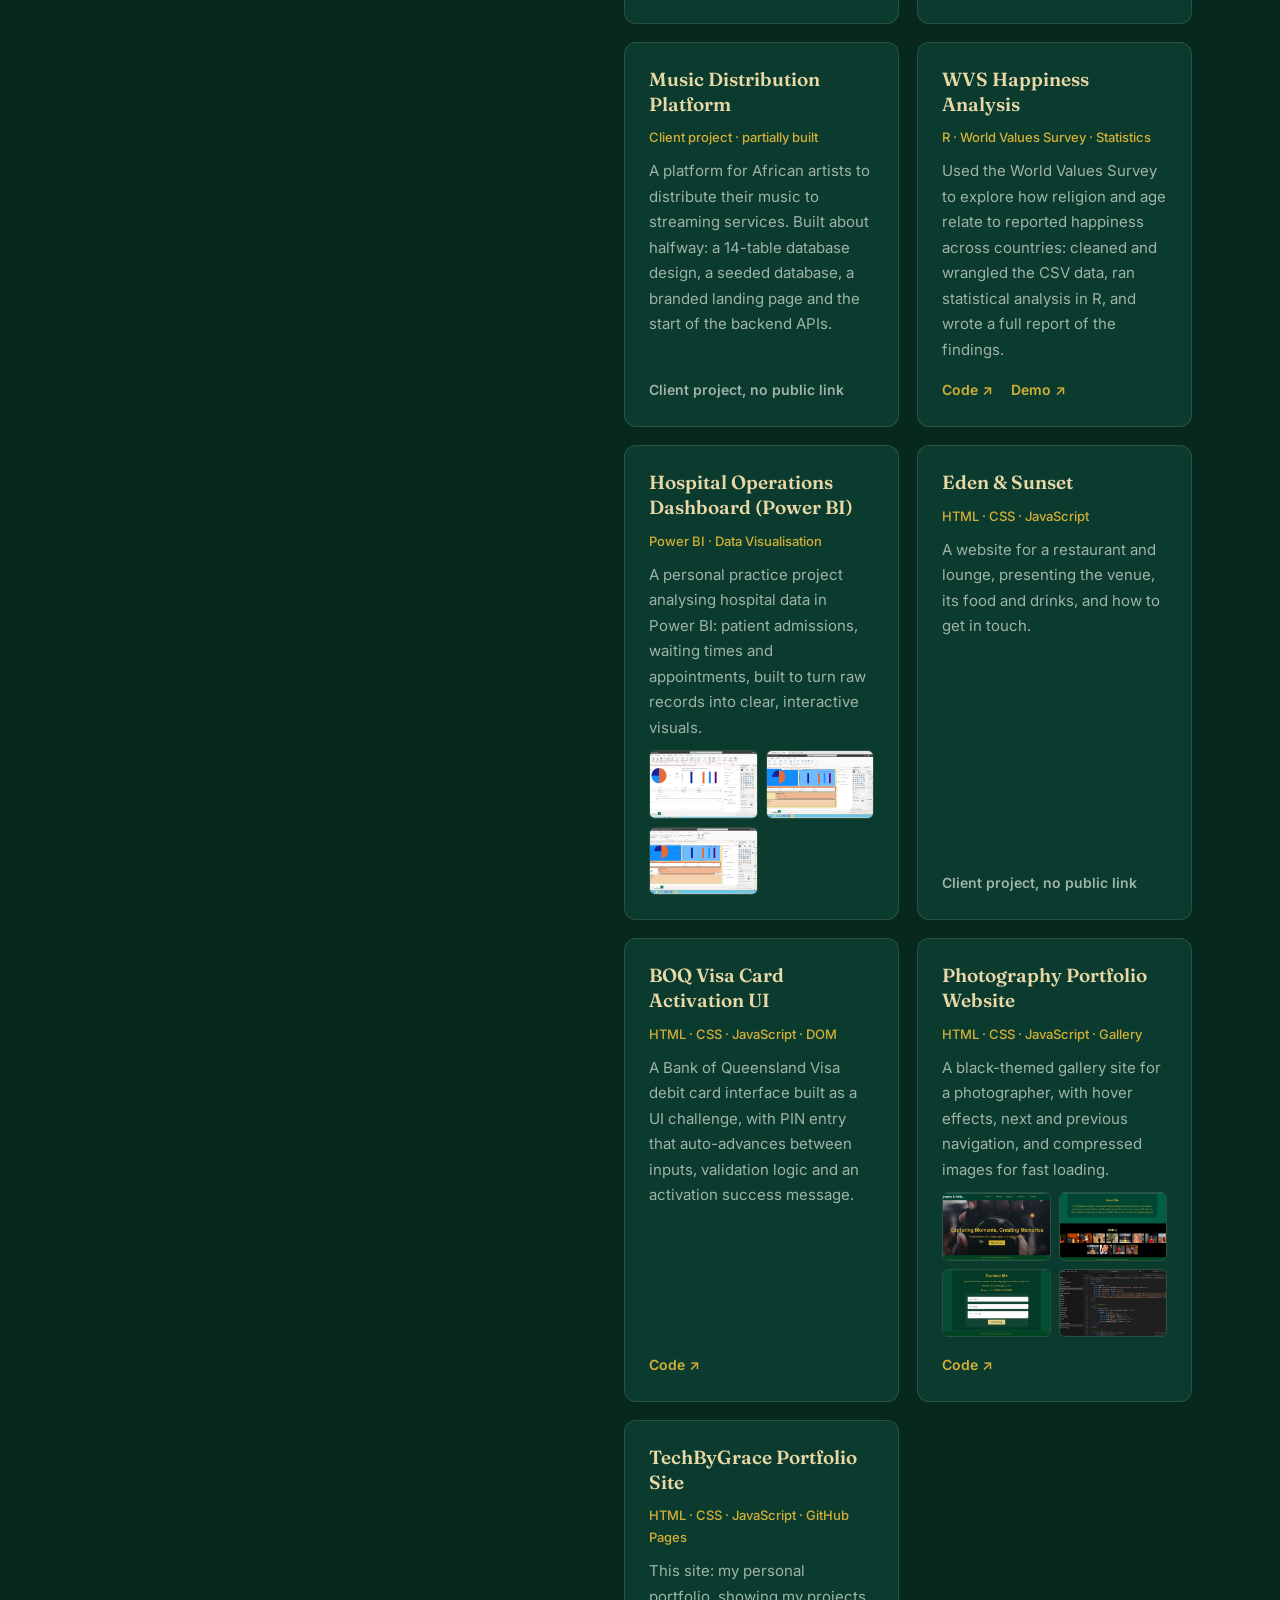
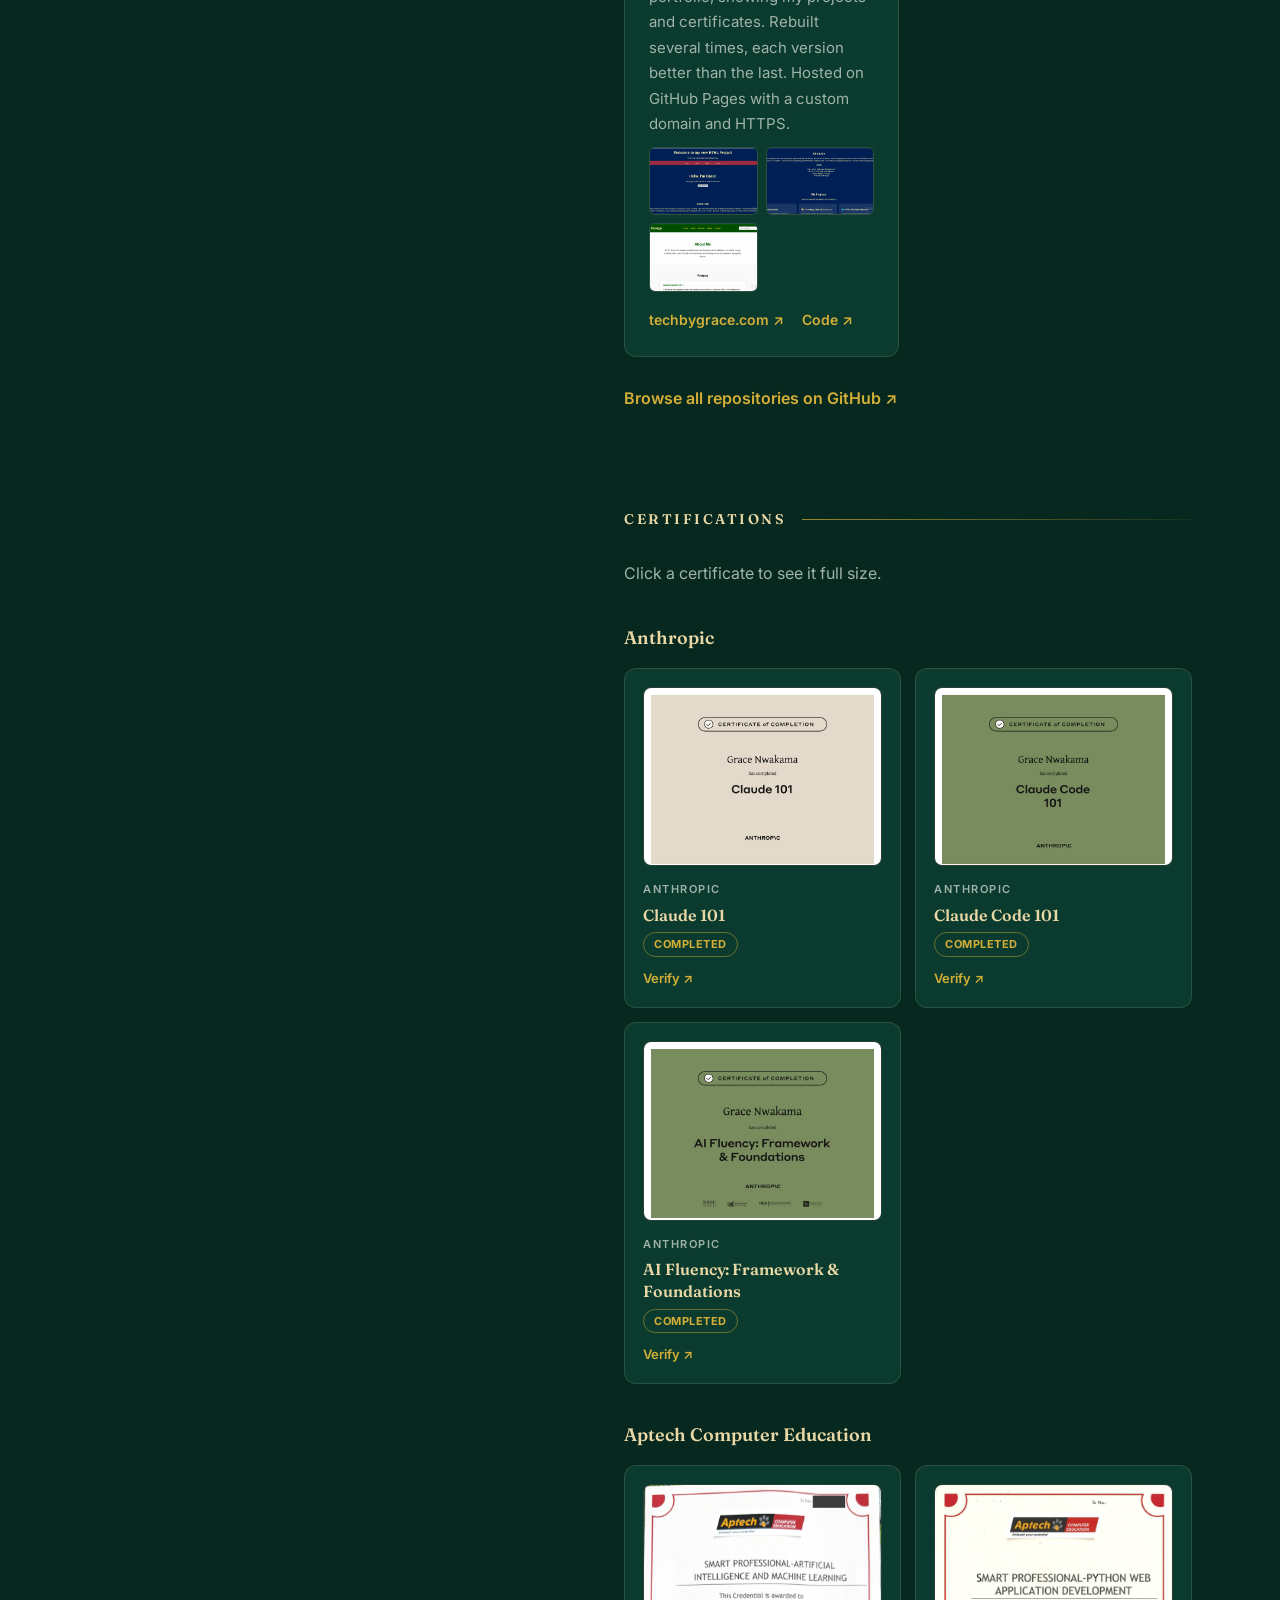
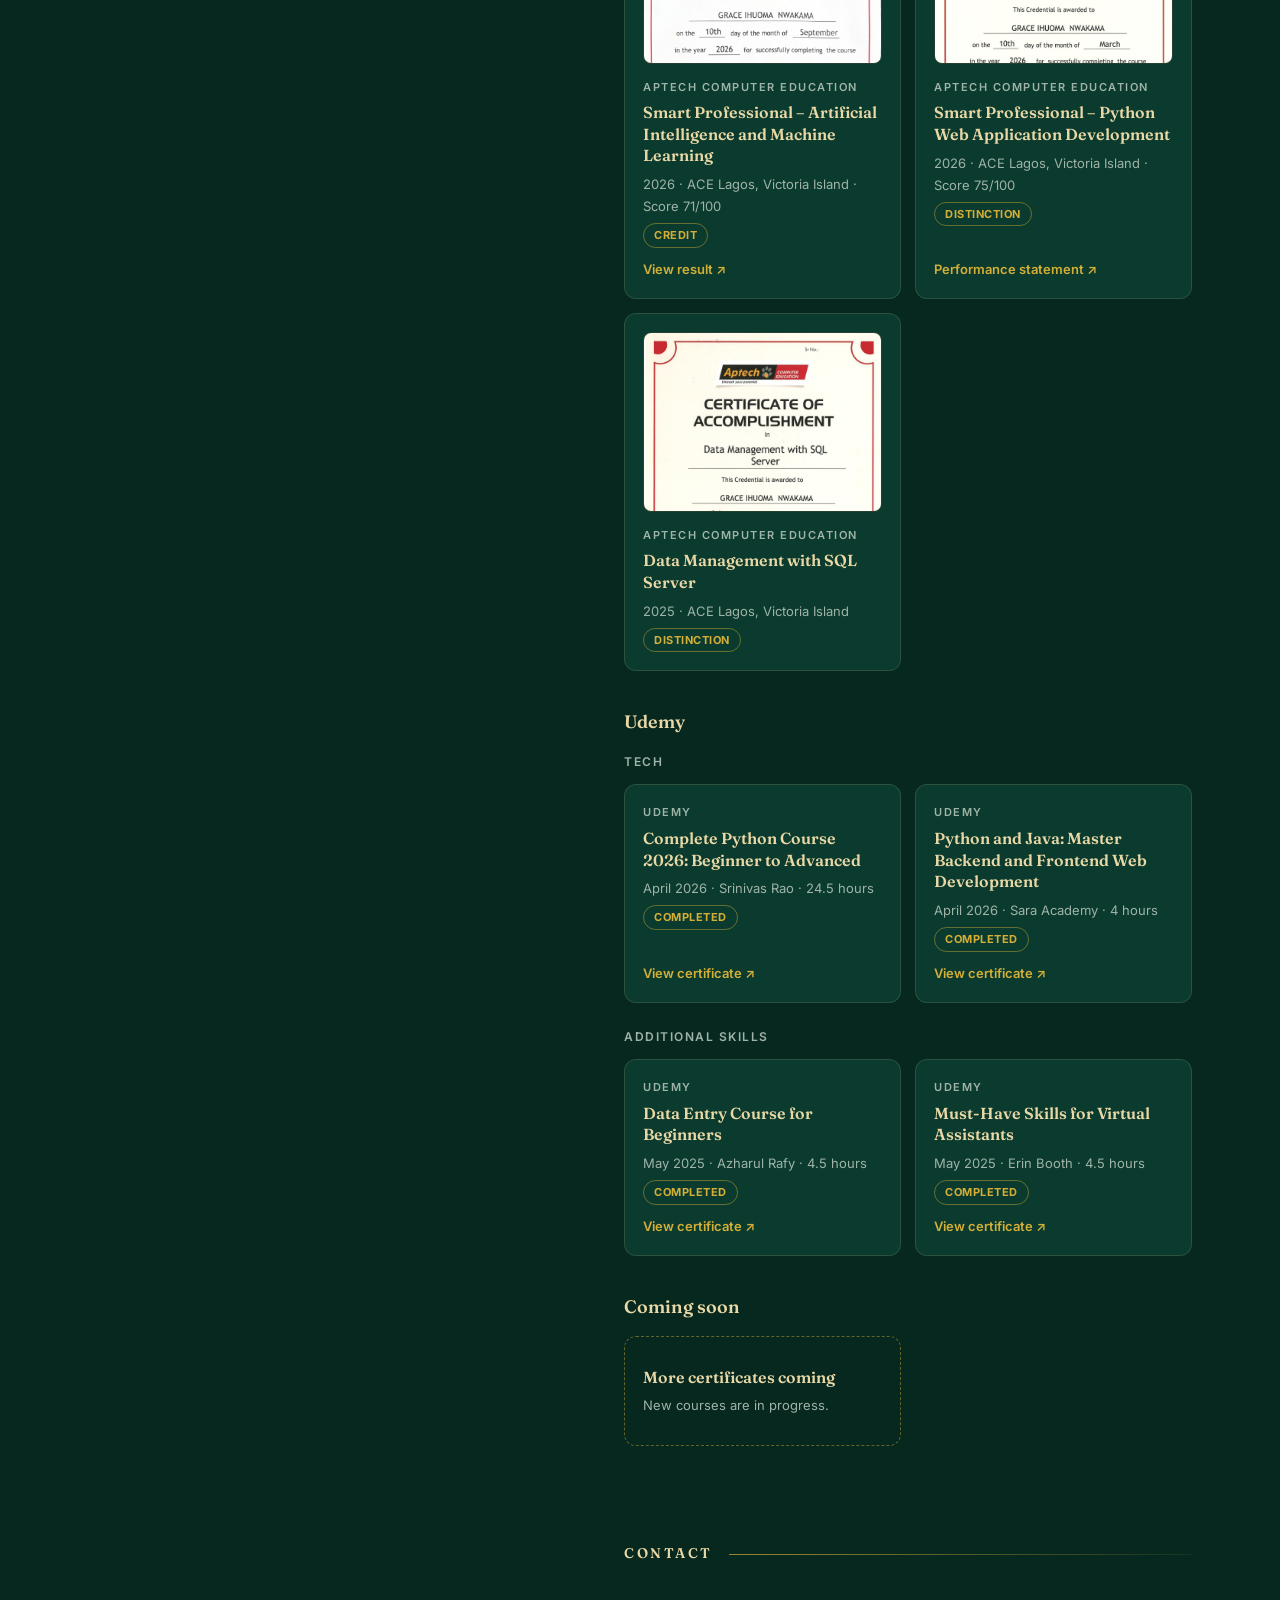
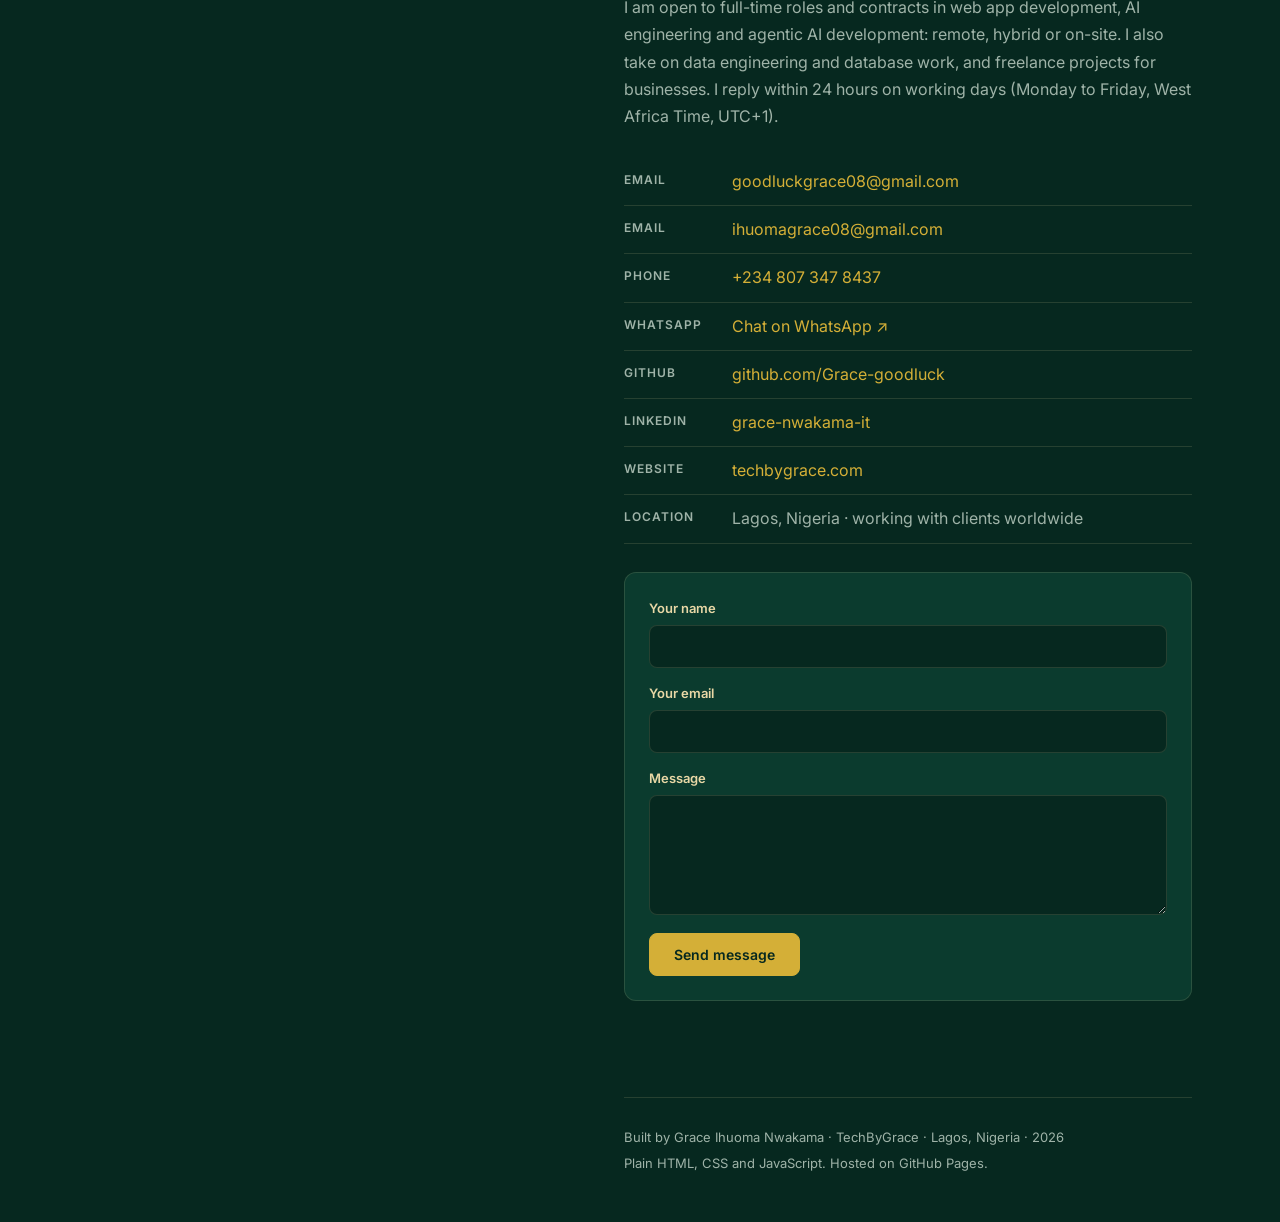
==== commit 2012f7be: "Show demo videos for agents paused on Render" ====
--- a/index.html
+++ b/index.html
@@ -123,7 +123,7 @@
             <span class="yt-play" aria-hidden="true"></span>
           </a>
           <p class="links">
-            <a class="btn-sm" href="https://website-audit-agent-hu0d.onrender.com" target="_blank" rel="noopener">Try it live &nearr;</a>
+            <a class="btn-sm" href="https://www.youtube.com/watch?v=GXvfwsWxvxk" target="_blank" rel="noopener">Watch demo &nearr;</a>
             <a href="https://github.com/Grace-goodluck/website-audit-agent" target="_blank" rel="noopener">Code &nearr;</a>
           </p>
         </article>
@@ -140,7 +140,7 @@
             <span class="yt-play" aria-hidden="true"></span>
           </a>
           <p class="links">
-            <a class="btn-sm" href="https://data-analysis-agent-ynlc.onrender.com" target="_blank" rel="noopener">Try it live &nearr;</a>
+            <a class="btn-sm" href="http://13.49.241.68" target="_blank" rel="noopener">Try it live &nearr;</a>
             <a href="https://github.com/Grace-goodluck/data-analysis-agent" target="_blank" rel="noopener">Code &nearr;</a>
           </p>
         </article>
@@ -157,7 +157,7 @@
             <span class="yt-play" aria-hidden="true"></span>
           </a>
           <p class="links">
-            <a class="btn-sm" href="https://client-inquiry-agent.onrender.com" target="_blank" rel="noopener">Try it live &nearr;</a>
+            <a class="btn-sm" href="https://www.youtube.com/watch?v=mIBidaLNzI" target="_blank" rel="noopener">Watch demo &nearr;</a>
             <a href="https://github.com/Grace-goodluck/client-inquiry-agent" target="_blank" rel="noopener">Code &nearr;</a>
           </p>
         </article>
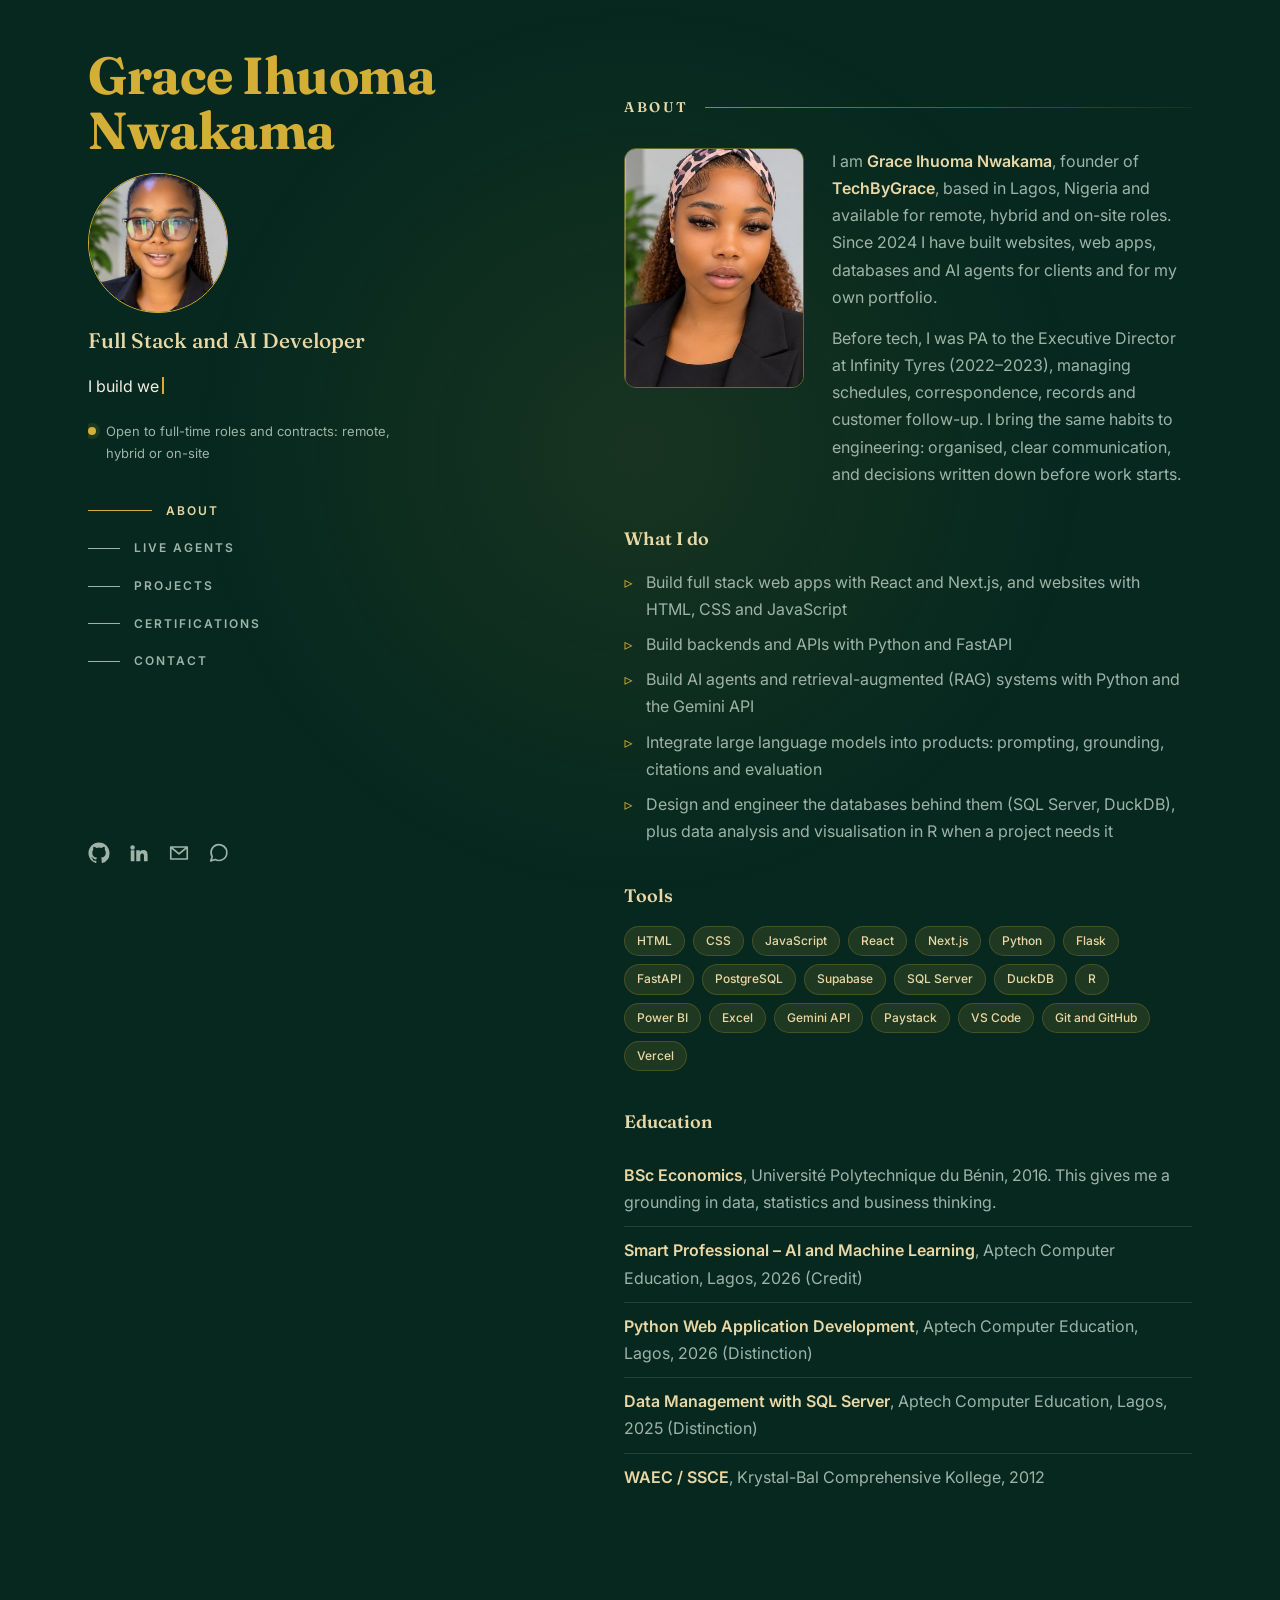
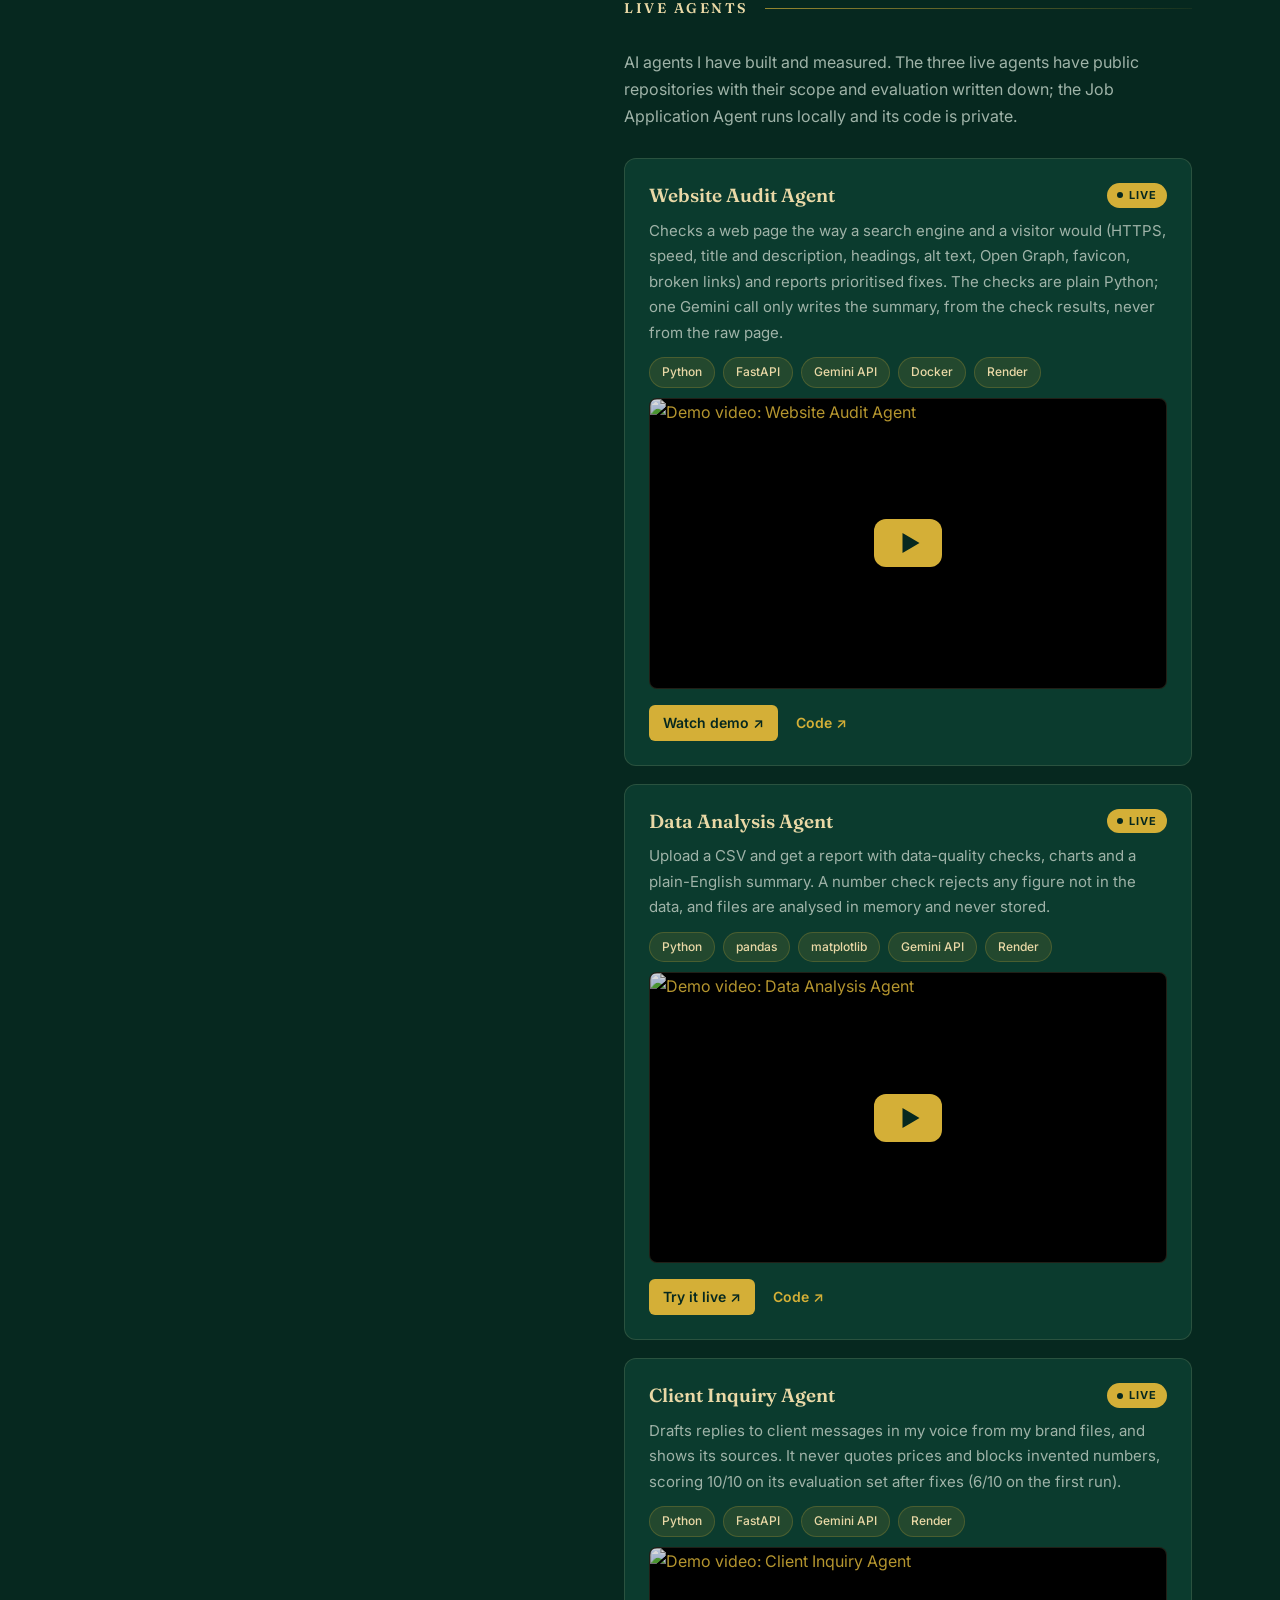
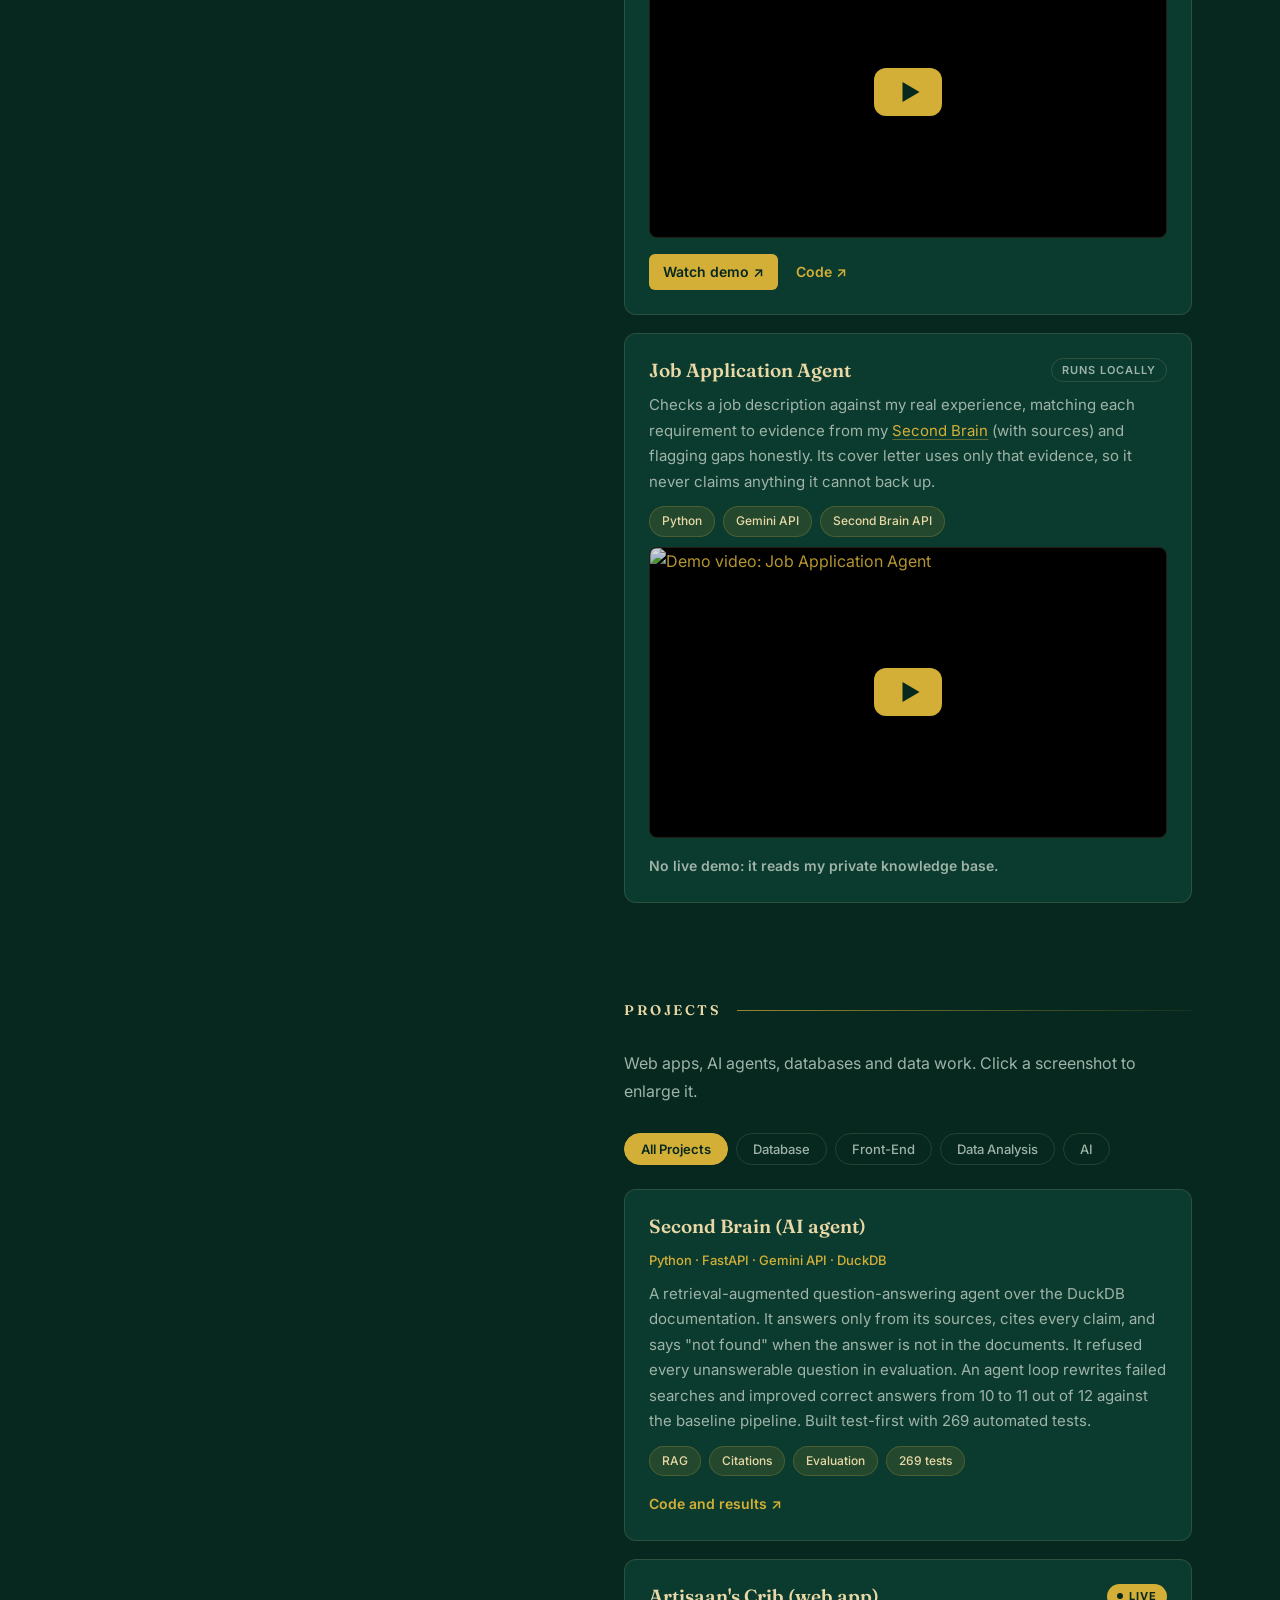
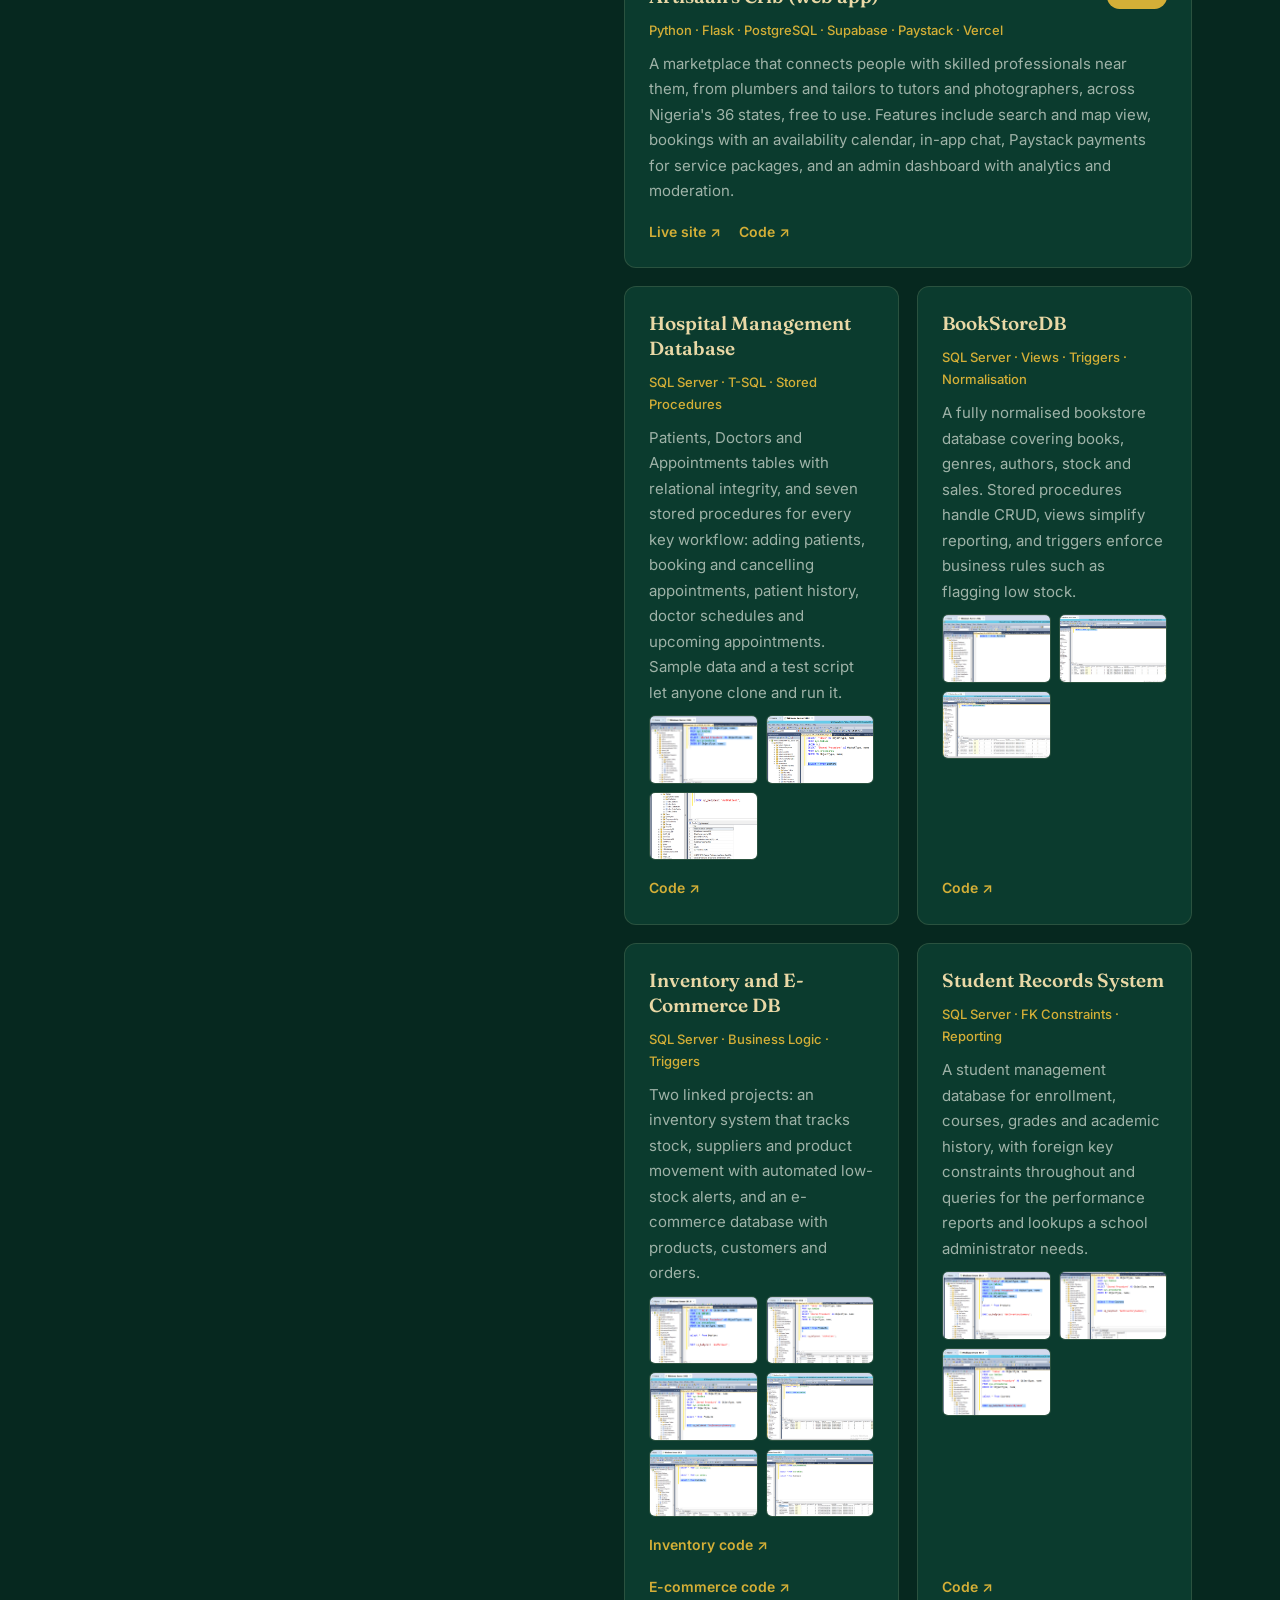
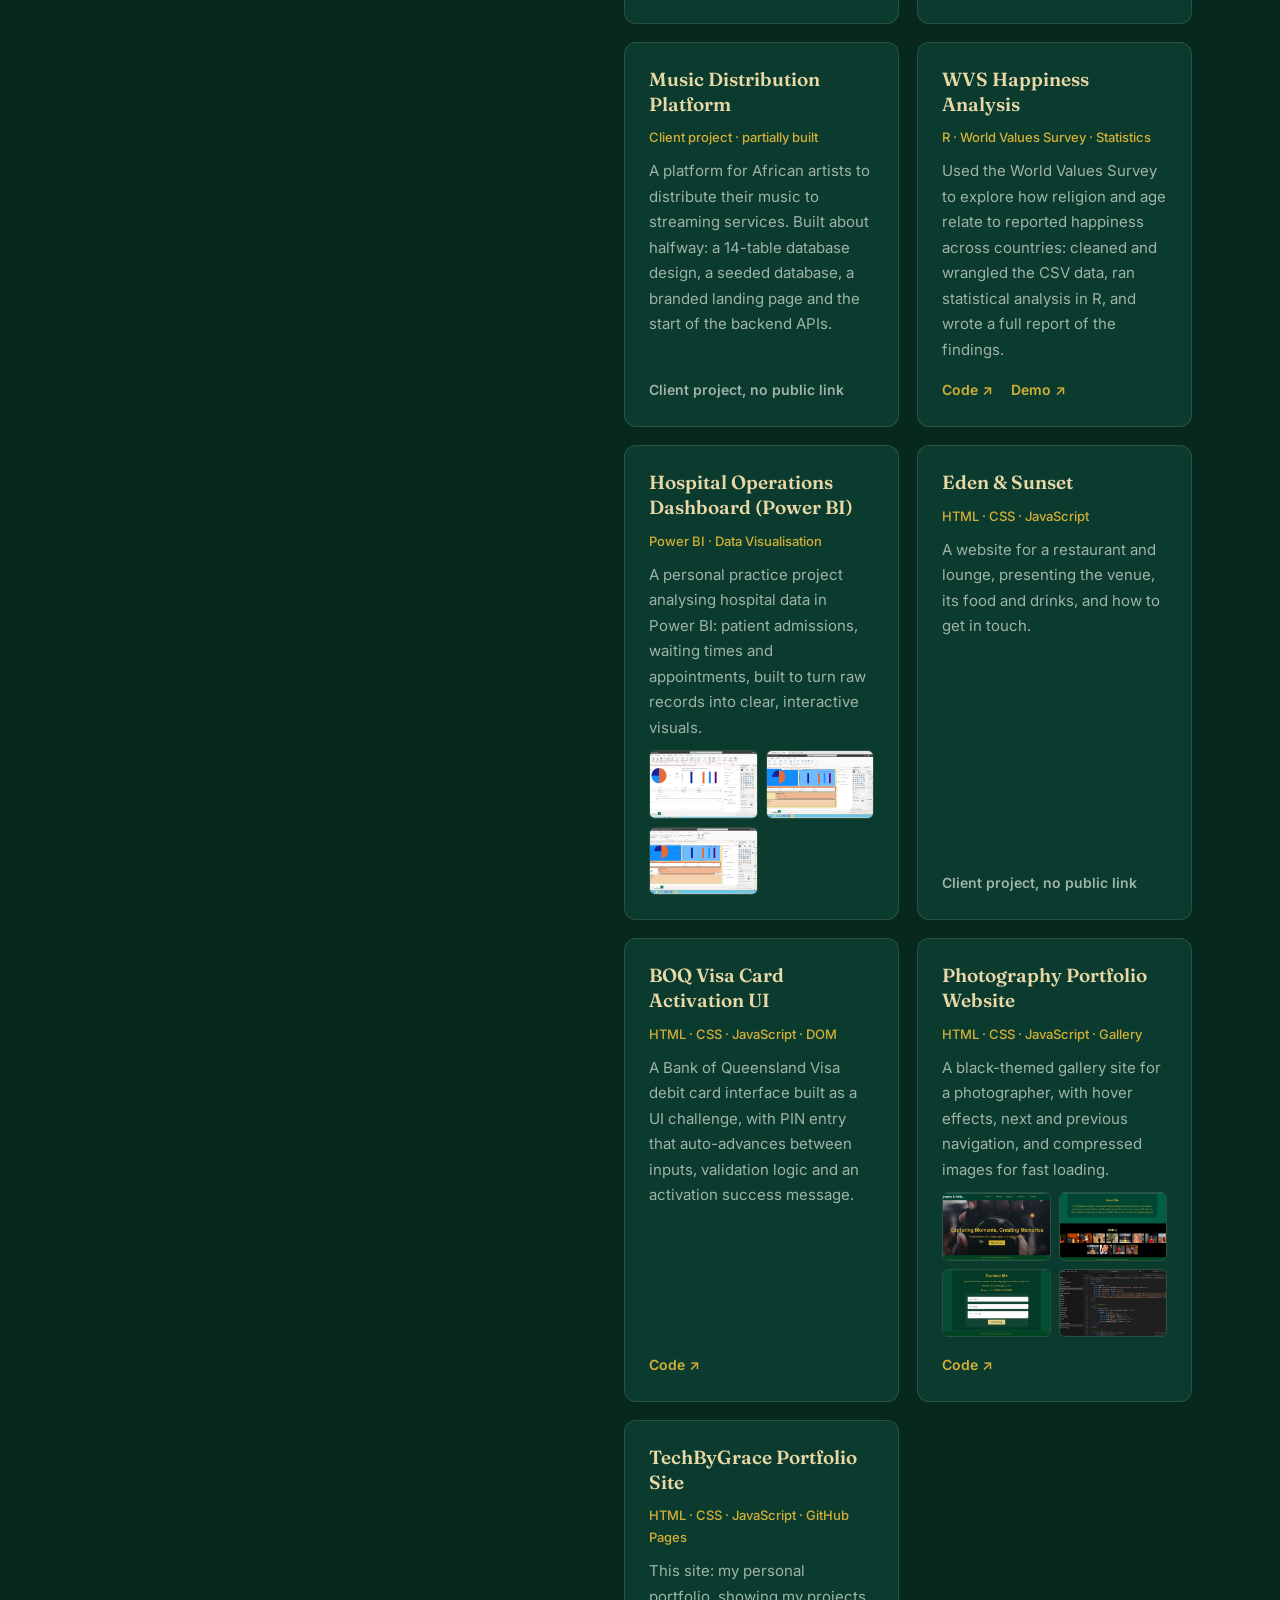
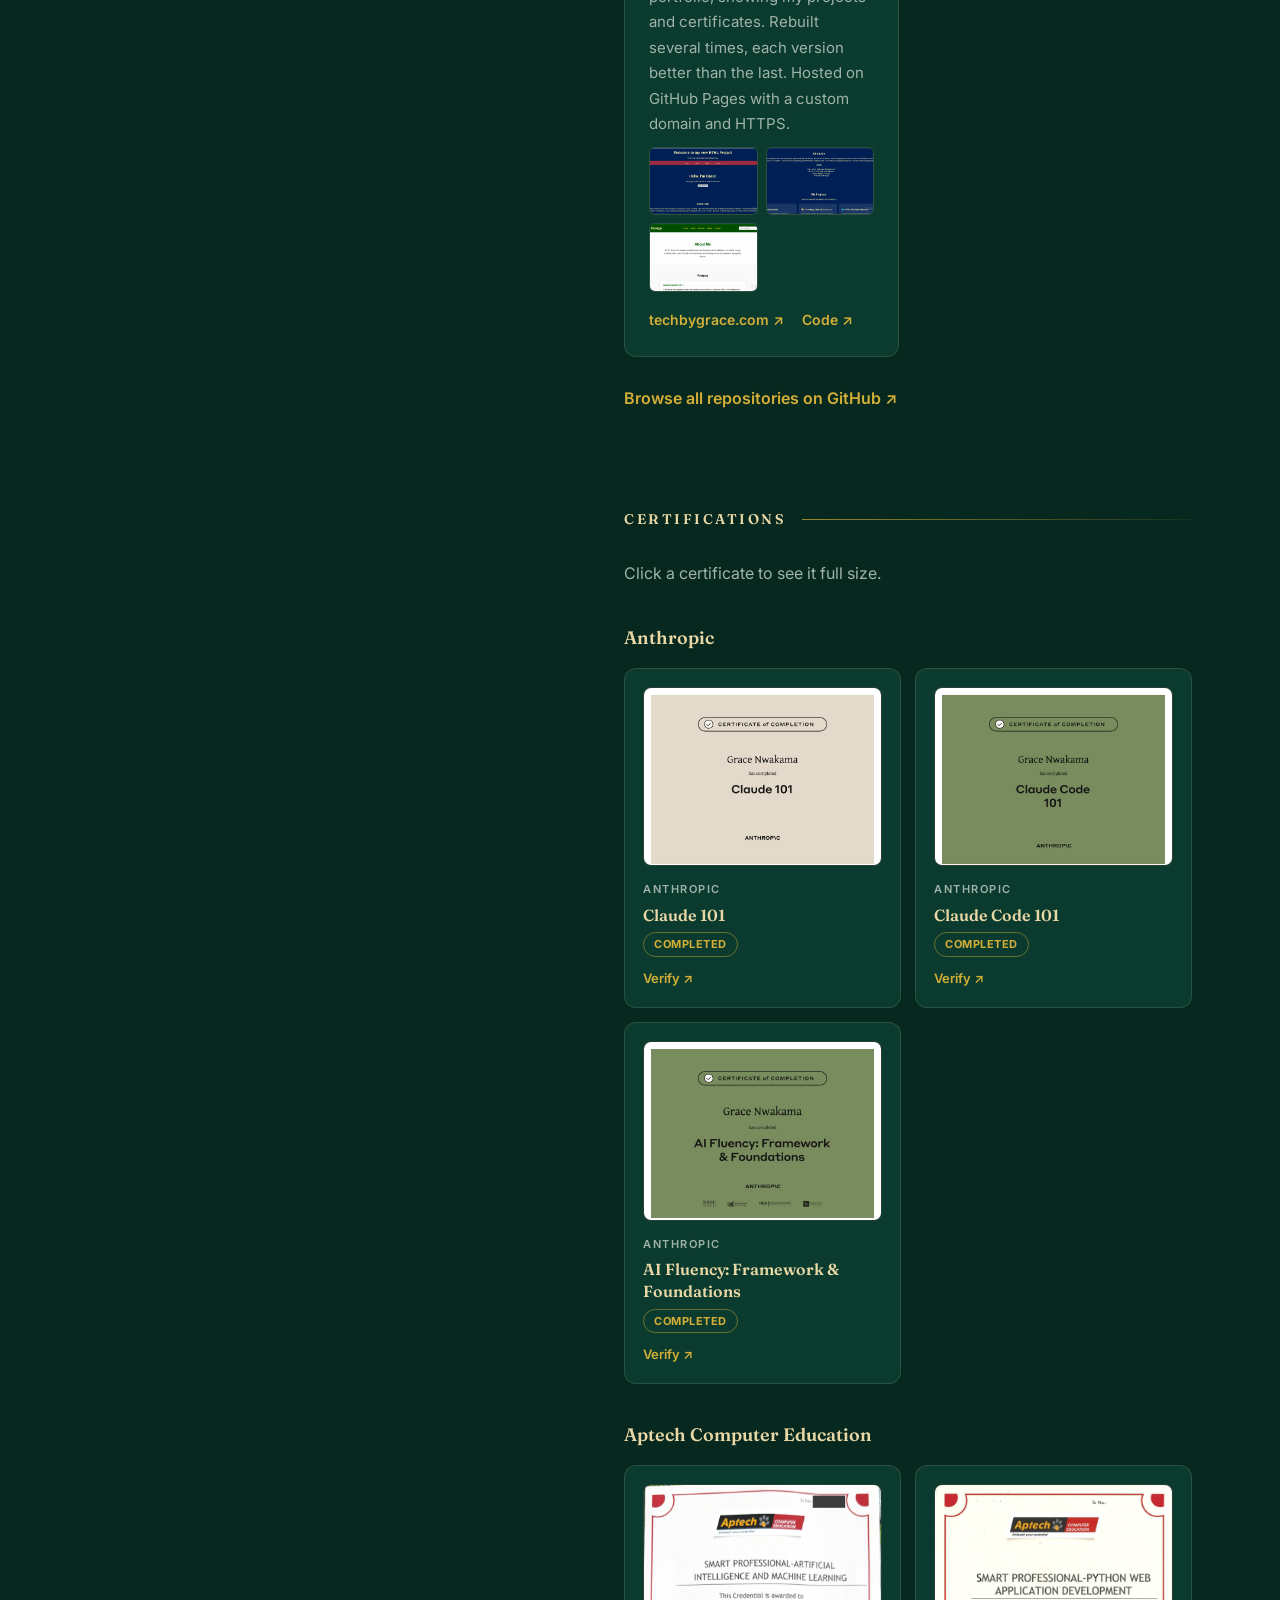
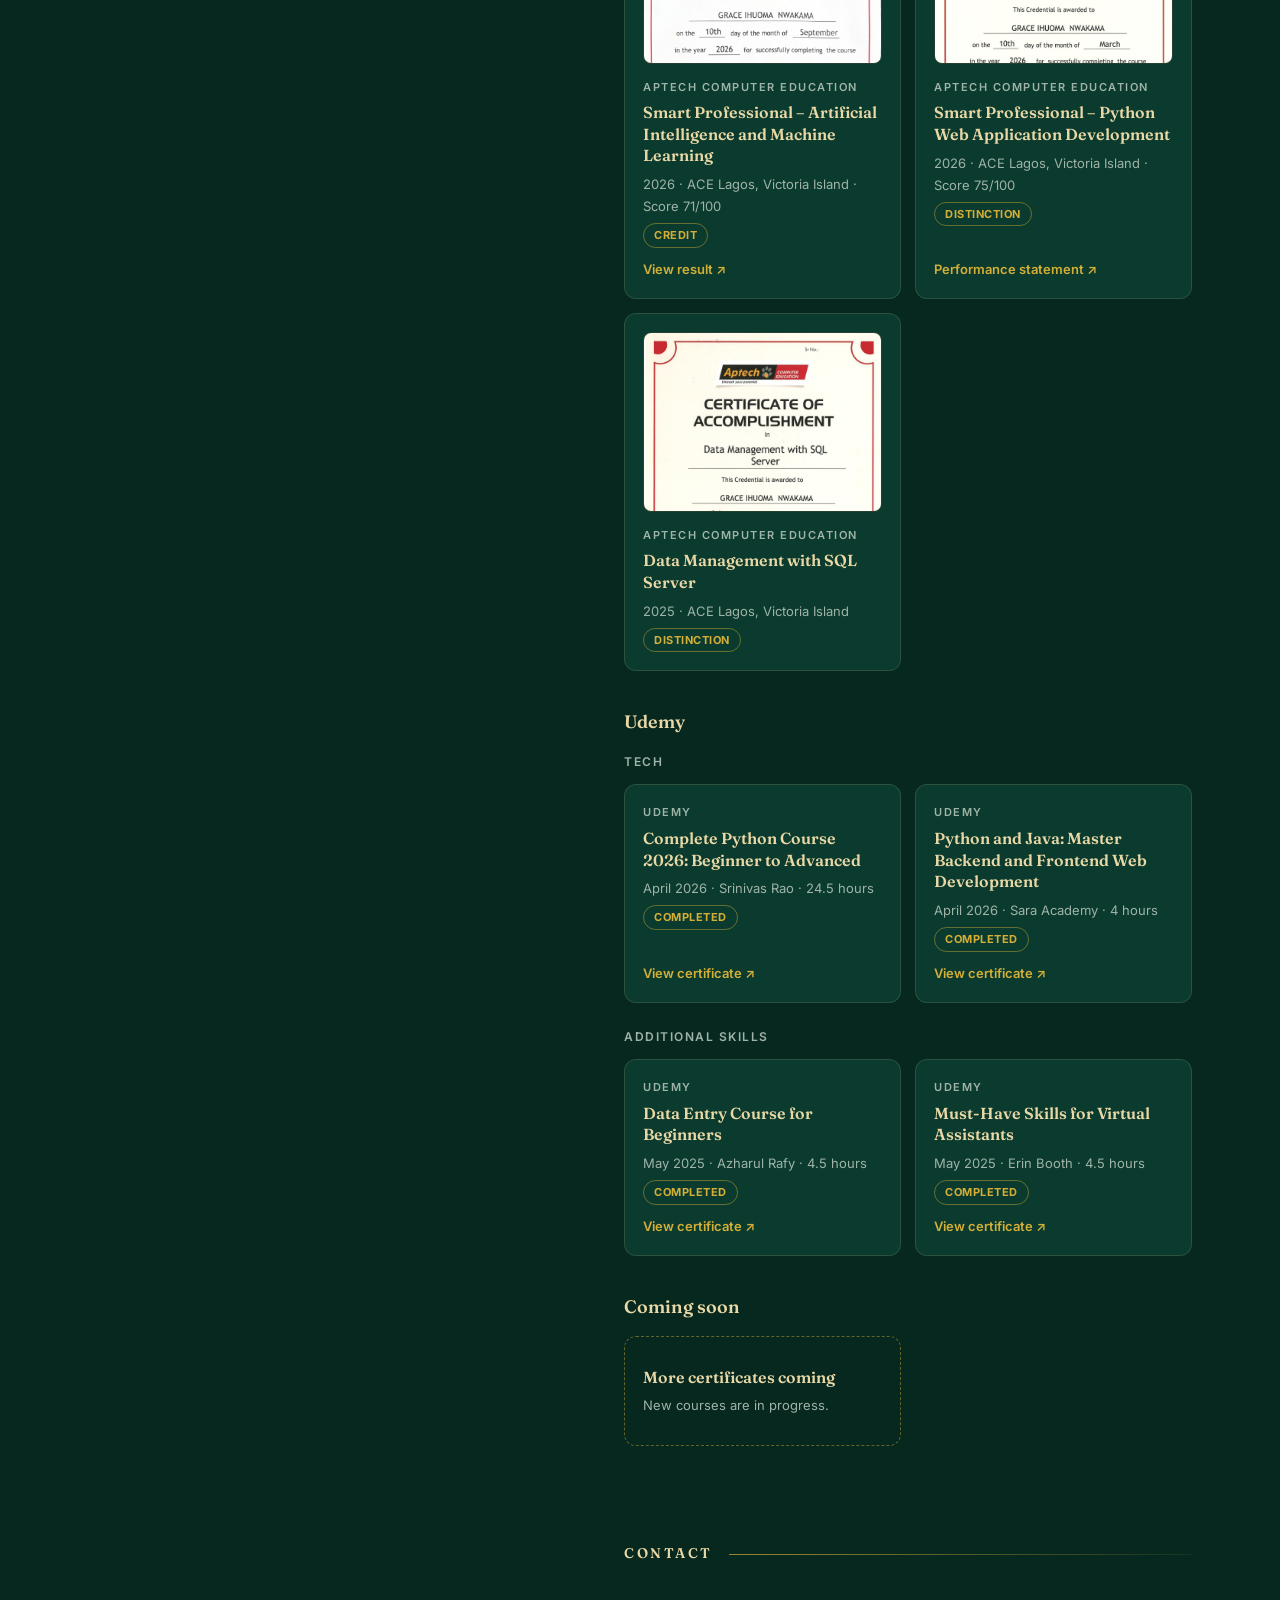
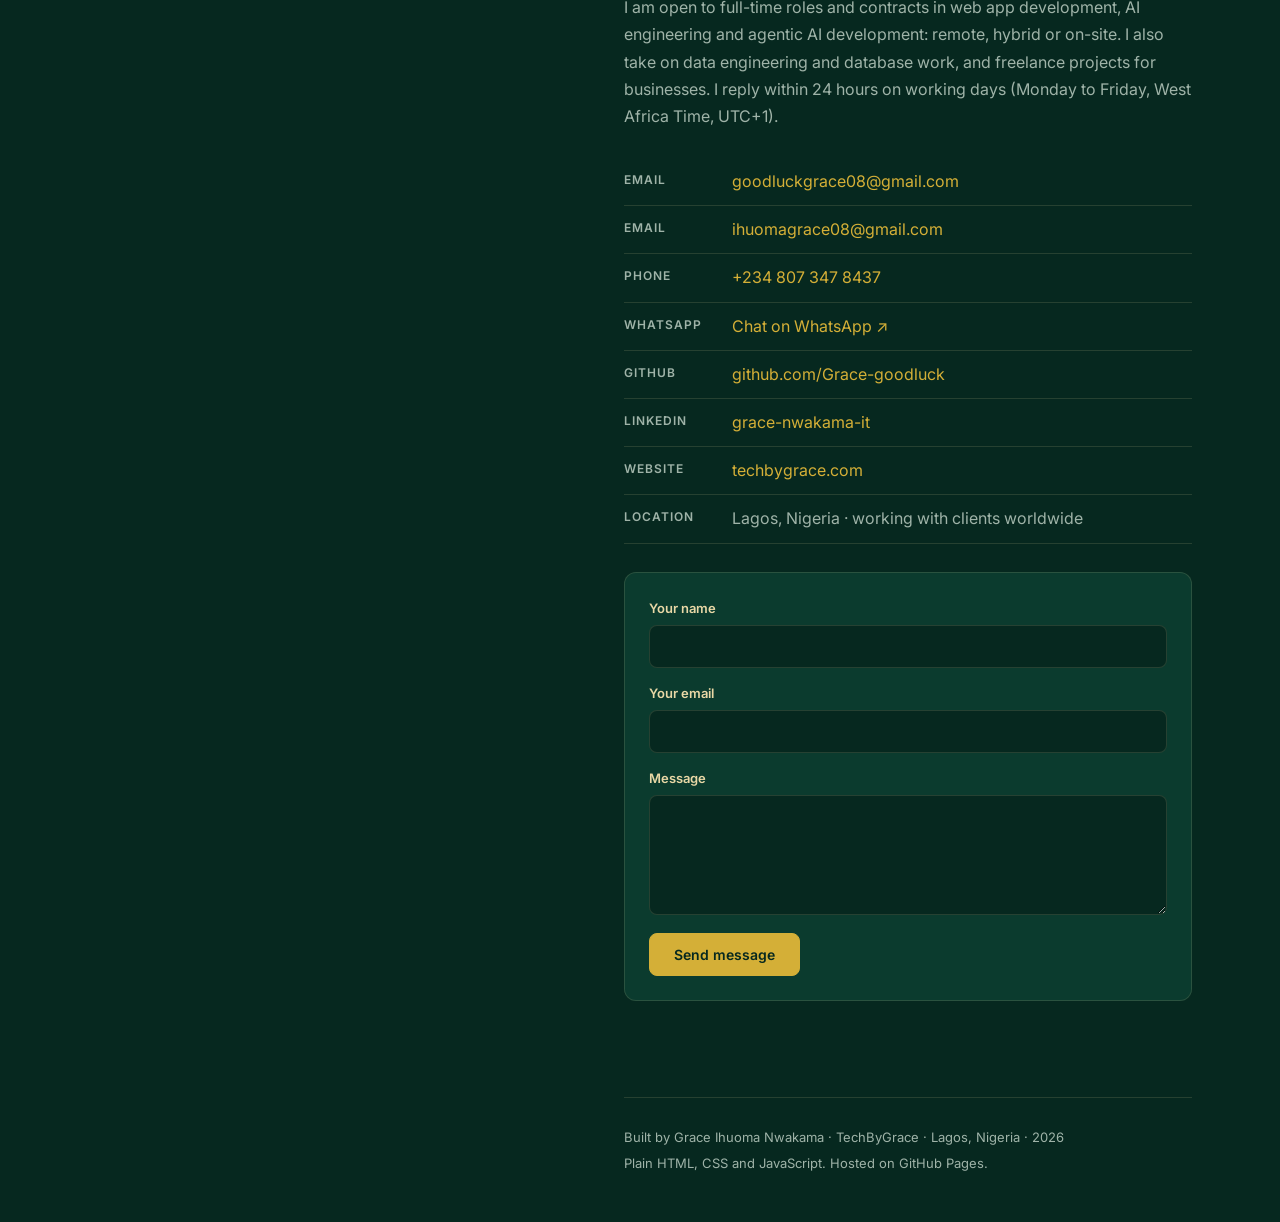
==== commit cfab90ef: "Fix Client Inquiry demo link" ====
--- a/index.html
+++ b/index.html
@@ -157,7 +157,7 @@
             <span class="yt-play" aria-hidden="true"></span>
           </a>
           <p class="links">
-            <a class="btn-sm" href="https://www.youtube.com/watch?v=mIBidaLNzI" target="_blank" rel="noopener">Watch demo &nearr;</a>
+            <a class="btn-sm" href="https://www.youtube.com/watch?v=mIBidaL2NzI" target="_blank" rel="noopener">Watch demo &nearr;</a>
             <a href="https://github.com/Grace-goodluck/client-inquiry-agent" target="_blank" rel="noopener">Code &nearr;</a>
           </p>
         </article>
